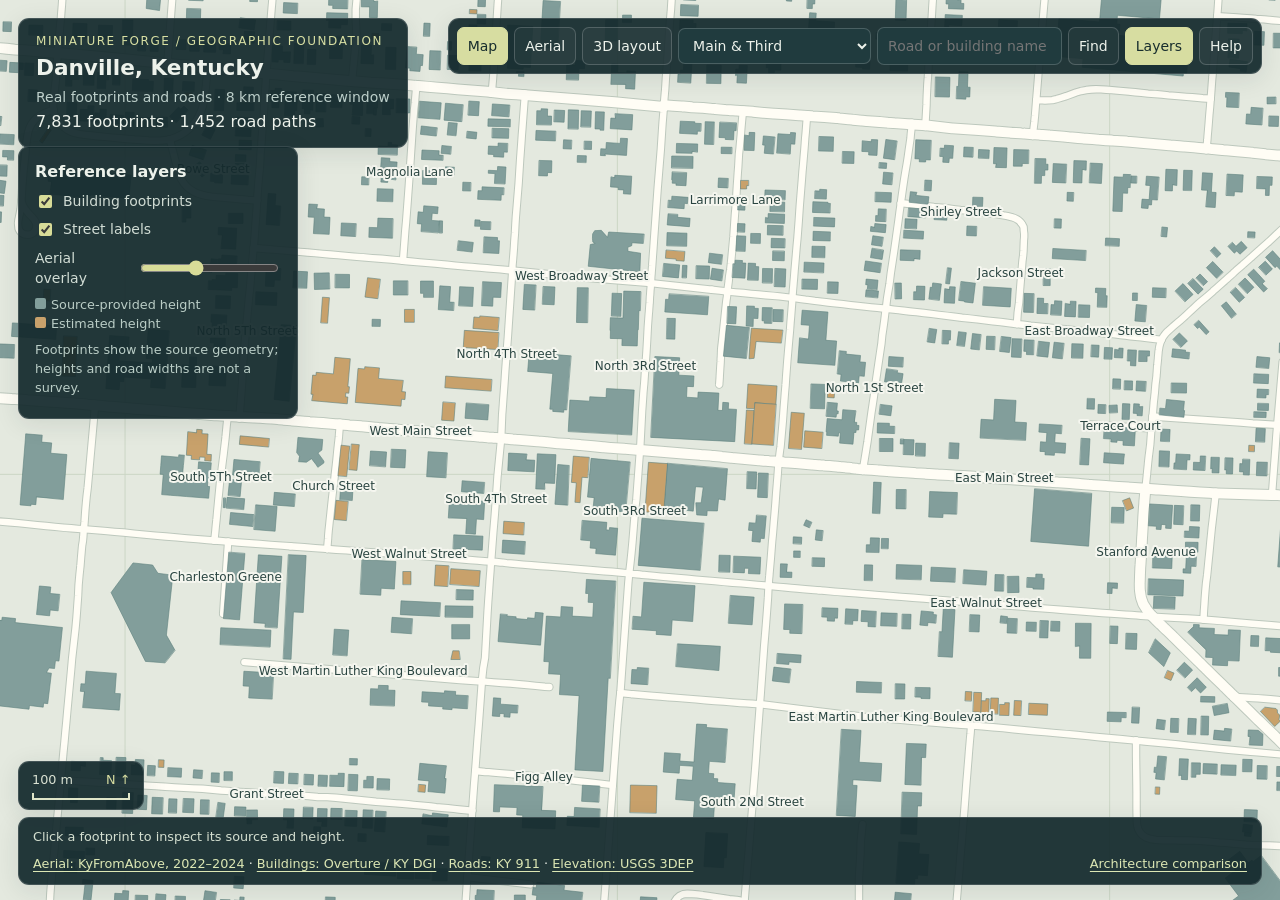
==== danville-map/index.html @ 71d9fada "Publish Miniature Forge outdoor walkthrough" ====
<!doctype html><html lang="en"><head><meta charset="utf-8"><meta name="viewport" content="width=device-width,initial-scale=1"><meta name="description" content="A georeferenced Danville, Kentucky map foundation using Kentucky building footprints, road centre lines, aerial imagery and USGS elevation."><link rel="icon" href="data:image/svg+xml,%3Csvg xmlns=%27http://www.w3.org/2000/svg%27 viewBox=%270 0 32 32%27%3E%3Crect width=%2732%27 height=%2732%27 rx=%276%27 fill=%27%2317292b%27/%3E%3Cpath d=%27M6 9l7-3 6 3 7-3v17l-7 3-6-3-7 3zM13 6v17M19 9v17%27 stroke=%27%23d8dc98%27 fill=%27none%27/%3E%3C/svg%3E"><title>Danville · Map foundation</title>
<style>
:root{font:16px/1.45 system-ui,sans-serif;color:#edf2eb;background:#e4e9df;color-scheme:dark}*{box-sizing:border-box}body{margin:0;overflow:hidden}canvas{position:fixed;inset:0;display:block;width:100%;height:100%;touch-action:none;outline:none}header,nav,aside,footer,#loading,.scale{position:fixed;z-index:2;background:#14292ded;border:1px solid #ffffff26;box-shadow:0 5px 25px #182f301b;border-radius:11px}header{max-width:calc(100% - 24px);left:18px;top:18px;padding:14px 17px}.brand{font-size:.75rem;letter-spacing:.13em;color:#d8dfa3}h1{font-size:1.35rem;margin:2px 0}header p{font-size:.875rem;color:#bdcfca;margin:3px 0}nav{right:18px;top:18px;padding:8px;display:flex;gap:6px;align-items:center;flex-wrap:wrap;max-width:calc(100% - 440px)}button,select,input{font:inherit;font-size:.875rem;padding:8px 10px;border:1px solid #ffffff30;border-radius:7px;background:#ffffff0a;color:inherit}button,select{cursor:pointer}select,input{background:#203b3e}button:hover,a:hover{background:#ffffff20}button.active{background:#d7dda1;color:#172d2d;border-color:#d7dda1}button:focus-visible,input:focus-visible,select:focus-visible,a:focus-visible{outline:2px solid #d8dc98;outline-offset:2px}a{color:#dce7b4;text-underline-offset:3px}#search-form{display:flex;gap:6px}#search{width:185px}#layers{left:18px;top:146px;padding:13px 16px;width:280px;font-size:.875rem}#layers h2{font-size:1rem;margin:0 0 8px}#layers label{display:flex;align-items:center;gap:8px;margin:8px 0;color:#d1dcd4}input[type=checkbox]{accent-color:#d8dc98}input[type=range]{width:140px;accent-color:#d8dc98;padding:0}#layers p{font-size:.8rem;color:#bacdc6;margin:8px 0}#three-tools{border-top:1px solid #ffffff25;margin-top:10px;padding-top:9px}#selection{right:18px;top:150px;width:300px;padding:16px}#selection h2{font-size:1.05rem;margin:0 0 12px}#selection p{font-size:.875rem;color:#c9d7cf}#building-id{font-size:.75rem;overflow-wrap:anywhere}#selection button{float:right}.scale{bottom:90px;left:18px;padding:9px 13px;min-width:90px;font-size:.8rem;color:#dae2d3}#scale-line{height:7px;border:2px solid #dfe5c8;border-top:0;margin-top:3px}.north{float:right;margin-left:15px;color:#d8dda1}footer{bottom:15px;left:18px;right:18px;padding:10px 14px;font-size:.8rem;display:flex;gap:9px 18px;flex-wrap:wrap;justify-content:space-between}footer a{white-space:nowrap}footer p{margin:0}#status{color:#d4dfd0;flex-basis:100%}#coordinates{color:#adc5bc}#loading,#help-panel{left:50%;top:50%;transform:translate(-50%,-50%);padding:24px;width:min(500px,92%);max-height:85%;overflow:auto}#loading{z-index:4}#help-panel{z-index:5}#loading h2,#help-panel h2{font-size:1.2rem;margin:0 0 10px}#help-panel p{font-size:.925rem;color:#cbd7ce}#counts{font-variant-numeric:tabular-nums}.legend{display:inline-block;width:11px;height:11px;border-radius:2px;margin-right:5px}.source-height{background:#829e9b}.estimated-height{background:#c8a16b} [hidden]{display:none!important}
@media(max-width:1100px){header{top:12px;left:12px;padding:11px 14px}header p{display:none}nav{top:109px;left:12px;right:12px;max-width:none}#layers{top:190px;left:12px;width:260px}#selection{top:190px;right:12px}.scale{left:12px;bottom:120px}footer{left:12px;right:12px;bottom:12px}h1{font-size:1.15rem}}
@media(max-width:640px){nav{gap:5px}#search{width:150px}#layers{top:250px;width:210px;padding:10px 12px}#layers p{display:none}#layers h2{font-size:.9rem}#layers label{margin:6px 0;font-size:.8rem}#selection{top:auto;bottom:155px;width:calc(100% - 24px);right:12px}#coordinates{display:none}#counts{font-size:.8rem}.scale{bottom:145px}footer{font-size:.75rem;gap:5px 10px}#status{max-height:45px;overflow:auto}input[type=range]{width:95px}}
</style></head><body>
<canvas id="map" tabindex="0" aria-label="Danville map and aerial reference"></canvas><canvas id="three" tabindex="0" aria-label="Three-dimensional map-aligned footprint preview" hidden></canvas>
<header><div class="brand">MINIATURE FORGE / GEOGRAPHIC FOUNDATION</div><h1>Danville, Kentucky</h1><p>Real footprints and roads · 8 km reference window</p><span id="counts">Loading geographic snapshot…</span></header>
<nav aria-label="Map controls"><button id="map-button" class="active">Map</button><button id="aerial-button">Aerial</button><button id="three-button">3D layout</button><select id="checkpoint" aria-label="Map area"><option value="downtown">Main &amp; Third</option><option value="city">Whole reference area</option><option value="campus">Centre College area</option><option value="south">South Danville</option></select><form id="search-form"><input id="search" aria-label="Search mapped road or building" placeholder="Road or building name"><button type="submit">Find</button></form><button id="layers-button" class="active">Layers</button><button id="help">Help</button></nav>
<aside id="layers"><h2>Reference layers</h2><label><input id="footprints" type="checkbox" checked> Building footprints</label><label><input id="labels" type="checkbox" checked> Street labels</label><label>Aerial overlay <input id="opacity" type="range" min="0" max="90" value="35" aria-label="Footprint opacity over aerial"></label><p><span class="legend source-height"></span>Source-provided height<br><span class="legend estimated-height"></span>Estimated height</p><p>Footprints show the source geometry; heights and road widths are not a survey.</p><div id="three-tools" hidden><label><input id="terrain" type="checkbox" checked> USGS terrain</label><label><input id="three-aerial" type="checkbox"> Aerial on terrain</label><button id="orbit-button">Orbit</button><button id="fly-button">Fly</button></div></aside>
<aside id="selection" hidden><button id="close-selection" aria-label="Close building details">Close</button><h2 id="building-name"></h2><p id="building-height"></p><p id="building-coordinates"></p><p id="building-id"></p><p>Footprint source: Overture Maps via Kentucky DGI.</p></aside>
<div class="scale"><span class="north">N ↑</span><span id="scale-text">200 m</span><div id="scale-line"></div></div>
<footer><p id="status">Loading…</p><p><a href="https://kyfromabove.ky.gov/">Aerial: KyFromAbove, 2022–2024</a> · <a href="https://www.arcgis.com/home/item.html?id=53f4e3587a1f4e8b9d1ba93a25a94da4">Buildings: Overture / KY DGI</a> · <a href="https://kygisserver.ky.gov/arcgis/rest/services/WGS84WM_Services/Ky_911_Road_Centerlines_WGS84WM/MapServer">Roads: KY 911</a> · <a href="https://www.usgs.gov/3d-elevation-program">Elevation: USGS 3DEP</a></p><span id="coordinates"></span><a href="../voxel-lab/">Architecture comparison</a></footer>
<section id="loading" role="status"><h2>Loading Danville</h2><p id="loading-message">Unpacking the geographic snapshot…</p></section>
<aside id="help-panel" hidden><h2>Build the town on its real layout</h2><p>Drag to pan the map; scroll or pinch to zoom. Switch to Aerial to compare the footprint positions with official orthophotography. The opacity slider fades footprint overlays. Click a footprint in Map or Aerial to inspect its height basis and coordinates.</p><p>3D layout generates actual polygonal building volumes and a sampled terrain mesh. Drag to orbit, scroll to zoom, Shift-drag to pan. Fly uses W A S D, Q / E for height and Shift for speed. The 3D aerial checkbox applies the same georeferenced image to the terrain.</p><p>This is a geographic massing preview. Facades, roof shapes, bridges and detailed street furniture are not reconstructed. Source height fields may themselves be estimates; orange buildings use a floor-count estimate or a six-metre fallback. Road ribbons have schematic widths. The 129 × 129 elevation grid samples the terrain at roughly 62 metres, with no vertical exaggeration.</p><p>The 8 × 8 km window is not the municipal boundary. The imagery is a saved reference from the 2022–2024 Phase 3 program, not a live satellite feed. Footprints and imagery may differ in capture date and roof/ground alignment.</p><p>Aerial imagery is loaded only when requested. Default map geometry and terrain are local, reproducible data. <a href="./snapshot-report.json">Snapshot provenance</a> · <a href="./town-data.json">Download map data</a> · <a href="./EARCUT-LICENSE">Triangulator license</a></p><button id="close-help">Explore</button></aside>
<script type="module">
// ../procedural/math.mjs
// Column-major matrices, right-handed world, metres, Y up.
const sub=(a,b)=>a.map((v,i)=>v-b[i]);
const dot=(a,b)=>a.reduce((s,v,i)=>s+v*b[i],0);
const cross=(a,b)=>[a[1]*b[2]-a[2]*b[1],a[2]*b[0]-a[0]*b[2],a[0]*b[1]-a[1]*b[0]];
const norm=a=>{const n=Math.hypot(...a)||1;return a.map(v=>v/n);};
function mul(a,b){const o=new Float32Array(16);for(let c=0;c<4;c++)for(let r=0;r<4;r++)for(let k=0;k<4;k++)o[c*4+r]+=a[k*4+r]*b[c*4+k];return o;}
function perspective(fov,aspect,near,far){const f=1/Math.tan(fov/2);return new Float32Array([f/aspect,0,0,0,0,f,0,0,0,0,(far+near)/(near-far),-1,0,0,2*far*near/(near-far),0]);}
function lookAt(eye,target){const z=norm(sub(eye,target)),x=norm(cross([0,1,0],z)),y=cross(z,x);return new Float32Array([x[0],y[0],z[0],0,x[1],y[1],z[1],0,x[2],y[2],z[2],0,-dot(x,eye),-dot(y,eye),-dot(z,eye),1]);}
function ortho(l,r,b,t,n,f){return new Float32Array([2/(r-l),0,0,0,0,2/(t-b),0,0,0,0,-2/(f-n),0,-(r+l)/(r-l),-(t+b)/(t-b),-(f+n)/(f-n),1]);}
function inverse(a){const o=new Float32Array(16),m=Array.from({length:4},(_,r)=>Array.from({length:8},(_,c)=>c<4?a[c*4+r]:+(c-4===r)));for(let c=0;c<4;c++){let p=c;for(let r=c+1;r<4;r++)if(Math.abs(m[r][c])>Math.abs(m[p][c]))p=r;[m[p],m[c]]=[m[c],m[p]];const d=m[c][c];for(let k=0;k<8;k++)m[c][k]/=d;for(let r=0;r<4;r++)if(r!==c){const s=m[r][c];for(let k=0;k<8;k++)m[r][k]-=s*m[c][k];}}for(let r=0;r<4;r++)for(let c=0;c<4;c++)o[c*4+r]=m[r][c+4];return o;}
function transform(p,s=[1,1,1],r=[0,0,0]){const [x,y,z]=r,cx=Math.cos(x),sx=Math.sin(x),cy=Math.cos(y),sy=Math.sin(y),cz=Math.cos(z),sz=Math.sin(z);return [cy*cz*s[0],(sx*sy*cz+cx*sz)*s[0],(-cx*sy*cz+sx*sz)*s[0],0,-cy*sz*s[1],(-sx*sy*sz+cx*cz)*s[1],(cx*sy*sz+sx*cz)*s[1],0,sy*s[2],-sx*cy*s[2],cx*cy*s[2],0,...p,1];}
function seeded(seed){let s=seed>>>0;return()=>{s=(Math.imul(s,1664525)+1013904223)>>>0;return s/4294967296;};}

// vendor/earcut.mjs
/* eslint-disable */
// copy of mapbox/earcut version 3.0.2
// https://github.com/mapbox/earcut/tree/v3.0.2

function earcut(data, holeIndices, dim = 2) {

    const hasHoles = holeIndices && holeIndices.length;
    const outerLen = hasHoles ? holeIndices[0] * dim : data.length;
    let outerNode = linkedList(data, 0, outerLen, dim, true);
    const triangles = [];

    if (!outerNode || outerNode.next === outerNode.prev) return triangles;

    let minX, minY, invSize;

    if (hasHoles) outerNode = eliminateHoles(data, holeIndices, outerNode, dim);

    // if the shape is not too simple, we'll use z-order curve hash later; calculate polygon bbox
    if (data.length > 80 * dim) {
        minX = data[0];
        minY = data[1];
        let maxX = minX;
        let maxY = minY;

        for (let i = dim; i < outerLen; i += dim) {
            const x = data[i];
            const y = data[i + 1];
            if (x < minX) minX = x;
            if (y < minY) minY = y;
            if (x > maxX) maxX = x;
            if (y > maxY) maxY = y;
        }

        // minX, minY and invSize are later used to transform coords into integers for z-order calculation
        invSize = Math.max(maxX - minX, maxY - minY);
        invSize = invSize !== 0 ? 32767 / invSize : 0;
    }

    earcutLinked(outerNode, triangles, dim, minX, minY, invSize, 0);

    return triangles;
}

// create a circular doubly linked list from polygon points in the specified winding order
function linkedList(data, start, end, dim, clockwise) {
    let last;

    if (clockwise === (signedArea(data, start, end, dim) > 0)) {
        for (let i = start; i < end; i += dim) last = insertNode(i / dim | 0, data[i], data[i + 1], last);
    } else {
        for (let i = end - dim; i >= start; i -= dim) last = insertNode(i / dim | 0, data[i], data[i + 1], last);
    }

    if (last && equals(last, last.next)) {
        removeNode(last);
        last = last.next;
    }

    return last;
}

// eliminate colinear or duplicate points
function filterPoints(start, end) {
    if (!start) return start;
    if (!end) end = start;

    let p = start,
        again;
    do {
        again = false;

        if (!p.steiner && (equals(p, p.next) || area(p.prev, p, p.next) === 0)) {
            removeNode(p);
            p = end = p.prev;
            if (p === p.next) break;
            again = true;

        } else {
            p = p.next;
        }
    } while (again || p !== end);

    return end;
}

// main ear slicing loop which triangulates a polygon (given as a linked list)
function earcutLinked(ear, triangles, dim, minX, minY, invSize, pass) {
    if (!ear) return;

    // interlink polygon nodes in z-order
    if (!pass && invSize) indexCurve(ear, minX, minY, invSize);

    let stop = ear;

    // iterate through ears, slicing them one by one
    while (ear.prev !== ear.next) {
        const prev = ear.prev;
        const next = ear.next;

        if (invSize ? isEarHashed(ear, minX, minY, invSize) : isEar(ear)) {
            triangles.push(prev.i, ear.i, next.i); // cut off the triangle

            removeNode(ear);

            // skipping the next vertex leads to less sliver triangles
            ear = next.next;
            stop = next.next;

            continue;
        }

        ear = next;

        // if we looped through the whole remaining polygon and can't find any more ears
        if (ear === stop) {
            // try filtering points and slicing again
            if (!pass) {
                earcutLinked(filterPoints(ear), triangles, dim, minX, minY, invSize, 1);

            // if this didn't work, try curing all small self-intersections locally
            } else if (pass === 1) {
                ear = cureLocalIntersections(filterPoints(ear), triangles);
                earcutLinked(ear, triangles, dim, minX, minY, invSize, 2);

            // as a last resort, try splitting the remaining polygon into two
            } else if (pass === 2) {
                splitEarcut(ear, triangles, dim, minX, minY, invSize);
            }

            break;
        }
    }
}

// check whether a polygon node forms a valid ear with adjacent nodes
function isEar(ear) {
    const a = ear.prev,
        b = ear,
        c = ear.next;

    if (area(a, b, c) >= 0) return false; // reflex, can't be an ear

    // now make sure we don't have other points inside the potential ear
    const ax = a.x, bx = b.x, cx = c.x, ay = a.y, by = b.y, cy = c.y;

    // triangle bbox
    const x0 = Math.min(ax, bx, cx),
        y0 = Math.min(ay, by, cy),
        x1 = Math.max(ax, bx, cx),
        y1 = Math.max(ay, by, cy);

    let p = c.next;
    while (p !== a) {
        if (p.x >= x0 && p.x <= x1 && p.y >= y0 && p.y <= y1 &&
            pointInTriangleExceptFirst(ax, ay, bx, by, cx, cy, p.x, p.y) &&
            area(p.prev, p, p.next) >= 0) return false;
        p = p.next;
    }

    return true;
}

function isEarHashed(ear, minX, minY, invSize) {
    const a = ear.prev,
        b = ear,
        c = ear.next;

    if (area(a, b, c) >= 0) return false; // reflex, can't be an ear

    const ax = a.x, bx = b.x, cx = c.x, ay = a.y, by = b.y, cy = c.y;

    // triangle bbox
    const x0 = Math.min(ax, bx, cx),
        y0 = Math.min(ay, by, cy),
        x1 = Math.max(ax, bx, cx),
        y1 = Math.max(ay, by, cy);

    // z-order range for the current triangle bbox;
    const minZ = zOrder(x0, y0, minX, minY, invSize),
        maxZ = zOrder(x1, y1, minX, minY, invSize);

    let p = ear.prevZ,
        n = ear.nextZ;

    // look for points inside the triangle in both directions
    while (p && p.z >= minZ && n && n.z <= maxZ) {
        if (p.x >= x0 && p.x <= x1 && p.y >= y0 && p.y <= y1 && p !== a && p !== c &&
            pointInTriangleExceptFirst(ax, ay, bx, by, cx, cy, p.x, p.y) && area(p.prev, p, p.next) >= 0) return false;
        p = p.prevZ;

        if (n.x >= x0 && n.x <= x1 && n.y >= y0 && n.y <= y1 && n !== a && n !== c &&
            pointInTriangleExceptFirst(ax, ay, bx, by, cx, cy, n.x, n.y) && area(n.prev, n, n.next) >= 0) return false;
        n = n.nextZ;
    }

    // look for remaining points in decreasing z-order
    while (p && p.z >= minZ) {
        if (p.x >= x0 && p.x <= x1 && p.y >= y0 && p.y <= y1 && p !== a && p !== c &&
            pointInTriangleExceptFirst(ax, ay, bx, by, cx, cy, p.x, p.y) && area(p.prev, p, p.next) >= 0) return false;
        p = p.prevZ;
    }

    // look for remaining points in increasing z-order
    while (n && n.z <= maxZ) {
        if (n.x >= x0 && n.x <= x1 && n.y >= y0 && n.y <= y1 && n !== a && n !== c &&
            pointInTriangleExceptFirst(ax, ay, bx, by, cx, cy, n.x, n.y) && area(n.prev, n, n.next) >= 0) return false;
        n = n.nextZ;
    }

    return true;
}

// go through all polygon nodes and cure small local self-intersections
function cureLocalIntersections(start, triangles) {
    let p = start;
    do {
        const a = p.prev,
            b = p.next.next;

        if (!equals(a, b) && intersects(a, p, p.next, b) && locallyInside(a, b) && locallyInside(b, a)) {

            triangles.push(a.i, p.i, b.i);

            // remove two nodes involved
            removeNode(p);
            removeNode(p.next);

            p = start = b;
        }
        p = p.next;
    } while (p !== start);

    return filterPoints(p);
}

// try splitting polygon into two and triangulate them independently
function splitEarcut(start, triangles, dim, minX, minY, invSize) {
    // look for a valid diagonal that divides the polygon into two
    let a = start;
    do {
        let b = a.next.next;
        while (b !== a.prev) {
            if (a.i !== b.i && isValidDiagonal(a, b)) {
                // split the polygon in two by the diagonal
                let c = splitPolygon(a, b);

                // filter colinear points around the cuts
                a = filterPoints(a, a.next);
                c = filterPoints(c, c.next);

                // run earcut on each half
                earcutLinked(a, triangles, dim, minX, minY, invSize, 0);
                earcutLinked(c, triangles, dim, minX, minY, invSize, 0);
                return;
            }
            b = b.next;
        }
        a = a.next;
    } while (a !== start);
}

// link every hole into the outer loop, producing a single-ring polygon without holes
function eliminateHoles(data, holeIndices, outerNode, dim) {
    const queue = [];

    for (let i = 0, len = holeIndices.length; i < len; i++) {
        const start = holeIndices[i] * dim;
        const end = i < len - 1 ? holeIndices[i + 1] * dim : data.length;
        const list = linkedList(data, start, end, dim, false);
        if (list === list.next) list.steiner = true;
        queue.push(getLeftmost(list));
    }

    queue.sort(compareXYSlope);

    // process holes from left to right
    for (let i = 0; i < queue.length; i++) {
        outerNode = eliminateHole(queue[i], outerNode);
    }

    return outerNode;
}

function compareXYSlope(a, b) {
    let result = a.x - b.x;
    // when the left-most point of 2 holes meet at a vertex, sort the holes counterclockwise so that when we find
    // the bridge to the outer shell is always the point that they meet at.
    if (result === 0) {
        result = a.y - b.y;
        if (result === 0) {
            const aSlope = (a.next.y - a.y) / (a.next.x - a.x);
            const bSlope = (b.next.y - b.y) / (b.next.x - b.x);
            result = aSlope - bSlope;
        }
    }
    return result;
}

// find a bridge between vertices that connects hole with an outer ring and link it
function eliminateHole(hole, outerNode) {
    const bridge = findHoleBridge(hole, outerNode);
    if (!bridge) {
        return outerNode;
    }

    const bridgeReverse = splitPolygon(bridge, hole);

    // filter collinear points around the cuts
    filterPoints(bridgeReverse, bridgeReverse.next);
    return filterPoints(bridge, bridge.next);
}

// David Eberly's algorithm for finding a bridge between hole and outer polygon
function findHoleBridge(hole, outerNode) {
    let p = outerNode;
    const hx = hole.x;
    const hy = hole.y;
    let qx = -Infinity;
    let m;

    // find a segment intersected by a ray from the hole's leftmost point to the left;
    // segment's endpoint with lesser x will be potential connection point
    // unless they intersect at a vertex, then choose the vertex
    if (equals(hole, p)) return p;
    do {
        if (equals(hole, p.next)) return p.next;
        else if (hy <= p.y && hy >= p.next.y && p.next.y !== p.y) {
            const x = p.x + (hy - p.y) * (p.next.x - p.x) / (p.next.y - p.y);
            if (x <= hx && x > qx) {
                qx = x;
                m = p.x < p.next.x ? p : p.next;
                if (x === hx) return m; // hole touches outer segment; pick leftmost endpoint
            }
        }
        p = p.next;
    } while (p !== outerNode);

    if (!m) return null;

    // look for points inside the triangle of hole point, segment intersection and endpoint;
    // if there are no points found, we have a valid connection;
    // otherwise choose the point of the minimum angle with the ray as connection point

    const stop = m;
    const mx = m.x;
    const my = m.y;
    let tanMin = Infinity;

    p = m;

    do {
        if (hx >= p.x && p.x >= mx && hx !== p.x &&
                pointInTriangle(hy < my ? hx : qx, hy, mx, my, hy < my ? qx : hx, hy, p.x, p.y)) {

            const tan = Math.abs(hy - p.y) / (hx - p.x); // tangential

            if (locallyInside(p, hole) &&
                (tan < tanMin || (tan === tanMin && (p.x > m.x || (p.x === m.x && sectorContainsSector(m, p)))))) {
                m = p;
                tanMin = tan;
            }
        }

        p = p.next;
    } while (p !== stop);

    return m;
}

// whether sector in vertex m contains sector in vertex p in the same coordinates
function sectorContainsSector(m, p) {
    return area(m.prev, m, p.prev) < 0 && area(p.next, m, m.next) < 0;
}

// interlink polygon nodes in z-order
function indexCurve(start, minX, minY, invSize) {
    let p = start;
    do {
        if (p.z === 0) p.z = zOrder(p.x, p.y, minX, minY, invSize);
        p.prevZ = p.prev;
        p.nextZ = p.next;
        p = p.next;
    } while (p !== start);

    p.prevZ.nextZ = null;
    p.prevZ = null;

    sortLinked(p);
}

// Simon Tatham's linked list merge sort algorithm
// http://www.chiark.greenend.org.uk/~sgtatham/algorithms/listsort.html
function sortLinked(list) {
    let numMerges;
    let inSize = 1;

    do {
        let p = list;
        let e;
        list = null;
        let tail = null;
        numMerges = 0;

        while (p) {
            numMerges++;
            let q = p;
            let pSize = 0;
            for (let i = 0; i < inSize; i++) {
                pSize++;
                q = q.nextZ;
                if (!q) break;
            }
            let qSize = inSize;

            while (pSize > 0 || (qSize > 0 && q)) {

                if (pSize !== 0 && (qSize === 0 || !q || p.z <= q.z)) {
                    e = p;
                    p = p.nextZ;
                    pSize--;
                } else {
                    e = q;
                    q = q.nextZ;
                    qSize--;
                }

                if (tail) tail.nextZ = e;
                else list = e;

                e.prevZ = tail;
                tail = e;
            }

            p = q;
        }

        tail.nextZ = null;
        inSize *= 2;

    } while (numMerges > 1);

    return list;
}

// z-order of a point given coords and inverse of the longer side of data bbox
function zOrder(x, y, minX, minY, invSize) {
    // coords are transformed into non-negative 15-bit integer range
    x = (x - minX) * invSize | 0;
    y = (y - minY) * invSize | 0;

    x = (x | (x << 8)) & 0x00FF00FF;
    x = (x | (x << 4)) & 0x0F0F0F0F;
    x = (x | (x << 2)) & 0x33333333;
    x = (x | (x << 1)) & 0x55555555;

    y = (y | (y << 8)) & 0x00FF00FF;
    y = (y | (y << 4)) & 0x0F0F0F0F;
    y = (y | (y << 2)) & 0x33333333;
    y = (y | (y << 1)) & 0x55555555;

    return x | (y << 1);
}

// find the leftmost node of a polygon ring
function getLeftmost(start) {
    let p = start,
        leftmost = start;
    do {
        if (p.x < leftmost.x || (p.x === leftmost.x && p.y < leftmost.y)) leftmost = p;
        p = p.next;
    } while (p !== start);

    return leftmost;
}

// check if a point lies within a convex triangle
function pointInTriangle(ax, ay, bx, by, cx, cy, px, py) {
    return (cx - px) * (ay - py) >= (ax - px) * (cy - py) &&
           (ax - px) * (by - py) >= (bx - px) * (ay - py) &&
           (bx - px) * (cy - py) >= (cx - px) * (by - py);
}

// check if a point lies within a convex triangle but false if its equal to the first point of the triangle
function pointInTriangleExceptFirst(ax, ay, bx, by, cx, cy, px, py) {
    return !(ax === px && ay === py) && pointInTriangle(ax, ay, bx, by, cx, cy, px, py);
}

// check if a diagonal between two polygon nodes is valid (lies in polygon interior)
function isValidDiagonal(a, b) {
    return a.next.i !== b.i && a.prev.i !== b.i && !intersectsPolygon(a, b) && // doesn't intersect other edges
           (locallyInside(a, b) && locallyInside(b, a) && middleInside(a, b) && // locally visible
            (area(a.prev, a, b.prev) || area(a, b.prev, b)) || // does not create opposite-facing sectors
            equals(a, b) && area(a.prev, a, a.next) > 0 && area(b.prev, b, b.next) > 0); // special zero-length case
}

// signed area of a triangle
function area(p, q, r) {
    return (q.y - p.y) * (r.x - q.x) - (q.x - p.x) * (r.y - q.y);
}

// check if two points are equal
function equals(p1, p2) {
    return p1.x === p2.x && p1.y === p2.y;
}

// check if two segments intersect
function intersects(p1, q1, p2, q2) {
    const o1 = sign(area(p1, q1, p2));
    const o2 = sign(area(p1, q1, q2));
    const o3 = sign(area(p2, q2, p1));
    const o4 = sign(area(p2, q2, q1));

    if (o1 !== o2 && o3 !== o4) return true; // general case

    if (o1 === 0 && onSegment(p1, p2, q1)) return true; // p1, q1 and p2 are collinear and p2 lies on p1q1
    if (o2 === 0 && onSegment(p1, q2, q1)) return true; // p1, q1 and q2 are collinear and q2 lies on p1q1
    if (o3 === 0 && onSegment(p2, p1, q2)) return true; // p2, q2 and p1 are collinear and p1 lies on p2q2
    if (o4 === 0 && onSegment(p2, q1, q2)) return true; // p2, q2 and q1 are collinear and q1 lies on p2q2

    return false;
}

// for collinear points p, q, r, check if point q lies on segment pr
function onSegment(p, q, r) {
    return q.x <= Math.max(p.x, r.x) && q.x >= Math.min(p.x, r.x) && q.y <= Math.max(p.y, r.y) && q.y >= Math.min(p.y, r.y);
}

function sign(num) {
    return num > 0 ? 1 : num < 0 ? -1 : 0;
}

// check if a polygon diagonal intersects any polygon segments
function intersectsPolygon(a, b) {
    let p = a;
    do {
        if (p.i !== a.i && p.next.i !== a.i && p.i !== b.i && p.next.i !== b.i &&
                intersects(p, p.next, a, b)) return true;
        p = p.next;
    } while (p !== a);

    return false;
}

// check if a polygon diagonal is locally inside the polygon
function locallyInside(a, b) {
    return area(a.prev, a, a.next) < 0 ?
        area(a, b, a.next) >= 0 && area(a, a.prev, b) >= 0 :
        area(a, b, a.prev) < 0 || area(a, a.next, b) < 0;
}

// check if the middle point of a polygon diagonal is inside the polygon
function middleInside(a, b) {
    let p = a;
    let inside = false;
    const px = (a.x + b.x) / 2;
    const py = (a.y + b.y) / 2;
    do {
        if (((p.y > py) !== (p.next.y > py)) && p.next.y !== p.y &&
                (px < (p.next.x - p.x) * (py - p.y) / (p.next.y - p.y) + p.x))
            inside = !inside;
        p = p.next;
    } while (p !== a);

    return inside;
}

// link two polygon vertices with a bridge; if the vertices belong to the same ring, it splits polygon into two;
// if one belongs to the outer ring and another to a hole, it merges it into a single ring
function splitPolygon(a, b) {
    const a2 = createNode(a.i, a.x, a.y),
        b2 = createNode(b.i, b.x, b.y),
        an = a.next,
        bp = b.prev;

    a.next = b;
    b.prev = a;

    a2.next = an;
    an.prev = a2;

    b2.next = a2;
    a2.prev = b2;

    bp.next = b2;
    b2.prev = bp;

    return b2;
}

// create a node and optionally link it with previous one (in a circular doubly linked list)
function insertNode(i, x, y, last) {
    const p = createNode(i, x, y);

    if (!last) {
        p.prev = p;
        p.next = p;

    } else {
        p.next = last.next;
        p.prev = last;
        last.next.prev = p;
        last.next = p;
    }
    return p;
}

function removeNode(p) {
    p.next.prev = p.prev;
    p.prev.next = p.next;

    if (p.prevZ) p.prevZ.nextZ = p.nextZ;
    if (p.nextZ) p.nextZ.prevZ = p.prevZ;
}

function createNode(i, x, y) {
    return {
        i, // vertex index in coordinates array
        x, y, // vertex coordinates
        prev: null, // previous and next vertex nodes in a polygon ring
        next: null,
        z: 0, // z-order curve value
        prevZ: null, // previous and next nodes in z-order
        nextZ: null,
        steiner: false // indicates whether this is a steiner point
    };
}

// return a percentage difference between the polygon area and its triangulation area;
// used to verify correctness of triangulation
function deviation(data, holeIndices, dim, triangles) {
    const hasHoles = holeIndices && holeIndices.length;
    const outerLen = hasHoles ? holeIndices[0] * dim : data.length;

    let polygonArea = Math.abs(signedArea(data, 0, outerLen, dim));
    if (hasHoles) {
        for (let i = 0, len = holeIndices.length; i < len; i++) {
            const start = holeIndices[i] * dim;
            const end = i < len - 1 ? holeIndices[i + 1] * dim : data.length;
            polygonArea -= Math.abs(signedArea(data, start, end, dim));
        }
    }

    let trianglesArea = 0;
    for (let i = 0; i < triangles.length; i += 3) {
        const a = triangles[i] * dim;
        const b = triangles[i + 1] * dim;
        const c = triangles[i + 2] * dim;
        trianglesArea += Math.abs(
            (data[a] - data[c]) * (data[b + 1] - data[a + 1]) -
            (data[a] - data[b]) * (data[c + 1] - data[a + 1]));
    }

    return polygonArea === 0 && trianglesArea === 0 ? 0 :
        Math.abs((trianglesArea - polygonArea) / polygonArea);
}

function signedArea(data, start, end, dim) {
    let sum = 0;
    for (let i = start, j = end - dim; i < end; i += dim) {
        sum += (data[j] - data[i]) * (data[i + 1] + data[j + 1]);
        j = i;
    }
    return sum;
}

// turn a polygon in a multi-dimensional array form (e.g. as in GeoJSON) into a form Earcut accepts
function flatten(data) {
    const vertices = [];
    const holes = [];
    const dimensions = data[0][0].length;
    let holeIndex = 0;
    let prevLen = 0;

    for (const ring of data) {
        for (const p of ring) {
            for (let d = 0; d < dimensions; d++) vertices.push(p[d]);
        }
        if (prevLen) {
            holeIndex += prevLen;
            holes.push(holeIndex);
        }
        prevLen = ring.length;
    }
    return {vertices, holes, dimensions};
}

// geo.mjs

function area2(ring){return ring.reduce((s,p,i)=>s+p[0]*ring[(i+1)%ring.length][1]-ring[(i+1)%ring.length][0]*p[1],0)/2;}
function contains(ring,x,z){let yes=false;for(let i=0,j=ring.length-1;i<ring.length;j=i++){const a=ring[i],b=ring[j];if((a[1]>z)!==(b[1]>z)&&x<(b[0]-a[0])*(z-a[1])/(b[1]-a[1])+a[0])yes=!yes;}return yes;}
function polygonGroups(rings){const sorted=[...rings].sort((a,b)=>Math.abs(area2(b))-Math.abs(area2(a))),groups=[];for(const ring of sorted){const parent=groups.filter(g=>contains(g.outer,ring[0][0],ring[0][1])).sort((a,b)=>Math.abs(area2(a.outer))-Math.abs(area2(b.outer)))[0];if(parent&&Math.sign(area2(parent.outer))!==Math.sign(area2(ring)))parent.holes.push(ring);else groups.push({outer:ring,holes:[]});}return groups;}
function triangulateRings(rings){const triangles=[];for(const group of polygonGroups(rings)){const points=[...group.outer],holes=[];for(const h of group.holes){holes.push(points.length);points.push(...h);}const indices=earcut(points.flat(),holes,2);for(let k=0;k<indices.length;k+=3)triangles.push([points[indices[k]],points[indices[k+1]],points[indices[k+2]]]);}return triangles;}
function boundsOf(rings){const b=[Infinity,Infinity,-Infinity,-Infinity];for(const r of rings)for(const p of r){b[0]=Math.min(b[0],p[0]);b[1]=Math.min(b[1],p[1]);b[2]=Math.max(b[2],p[0]);b[3]=Math.max(b[3],p[1]);}return b;}
function elevationAt(data,x,z){const t=data.terrain,b=data.bounds,u=Math.max(0,Math.min(t.width-1,(x-b[0])/(b[2]-b[0])*t.width-.5)),v=Math.max(0,Math.min(t.height-1,(z-b[1])/(b[3]-b[1])*t.height-.5)),i=Math.floor(u),j=Math.floor(v),dx=u-i,dz=v-j;const sample=(a,c)=>t.values[Math.min(t.height-1,c)*t.width+Math.min(t.width-1,a)];return sample(i,j)*(1-dx)*(1-dz)+sample(i+1,j)*dx*(1-dz)+sample(i,j+1)*(1-dx)*dz+sample(i+1,j+1)*dx*dz;}
function lonLat(data,x,z){const p=data.projection,mx=p.originMercator[0]+x/p.cosLatitude,my=p.originMercator[1]-z/p.cosLatitude;return[mx/p.radius*180/Math.PI,(2*Math.atan(Math.exp(my/p.radius))-Math.PI/2)*180/Math.PI];}
function localFromLonLat(data,lon,lat){const p=data.projection,mx=p.radius*lon*Math.PI/180,my=p.radius*Math.log(Math.tan(Math.PI/4+lat*Math.PI/360));return[(mx-p.originMercator[0])*p.cosLatitude,-(my-p.originMercator[1])*p.cosLatitude];}
function prepareTown(data){for(const b of data.buildings){b.bounds=boundsOf(b.rings);b.center=[(b.bounds[0]+b.bounds[2])/2,(b.bounds[1]+b.bounds[3])/2];}for(const road of data.roads){road.bounds=boundsOf([road.points]);road.center=[(road.bounds[0]+road.bounds[2])/2,(road.bounds[1]+road.bounds[3])/2];}
 const main=data.roads.filter(r=>/main street/i.test(r.name)),third=data.roads.filter(r=>/3rd street/i.test(r.name));let intersection=null,best=Infinity;const thirdNodes=new Set(third.flatMap(r=>r.points.map(p=>p.join(','))));for(const r of main)for(const p of r.points)if(thirdNodes.has(p.join(','))&&Math.hypot(...p)<best){intersection=p;best=Math.hypot(...p);}
 const find=expression=>data.buildings.find(b=>expression.test(b.name));data.checkpoints={downtown:{center:intersection||[0,0],span:1300,label:'Main & Third'},city:{center:[0,0],span:8500,label:'8 km reference window'},campus:{center:find(/Old Centre|Norton Center|Olin Hall/i)?.center||[-700,-200],span:1500,label:'Centre College area'},south:{center:[0,2100],span:2700,label:'South Danville'}};return data;
}
function pickBuilding(data,x,z){for(const b of data.buildings){const box=b.bounds;if(x<box[0]||x>box[2]||z<box[1]||z>box[3])continue;let inside=false;for(const ring of b.rings)if(contains(ring,x,z))inside=!inside;if(inside)return b;}return null;}

// mesh.mjs

function buildMapMeshes(data){const terrain=[],roads=[],buildings=[],origin=elevationAt(data,0,0);let invalid=0;
 const point=(x,z,offset=0)=>[x,elevationAt(data,x,z)-origin+offset,z];
 function tri(target,a,b,c,color,type,grounds){const u=b.map((x,i)=>x-a[i]),v=c.map((x,i)=>x-a[i]),n=[u[1]*v[2]-u[2]*v[1],u[2]*v[0]-u[0]*v[2],u[0]*v[1]-u[1]*v[0]],length=Math.hypot(...n);if(length<1e-7)return;for(let k=0;k<3;k++)target.push(...[a,b,c][k],...n.map(x=>x/length),...color,type,grounds?grounds[k]:[a,b,c][k][1]);}
 function groundTri(target,a,b,c,color,type){if((b[2]-a[2])*(c[0]-a[0])-(b[0]-a[0])*(c[2]-a[2])<0)[b,c]=[c,b];tri(target,a,b,c,color,type);}
 const N=128,b=data.bounds;for(let j=0;j<N;j++)for(let i=0;i<N;i++){const x=b[0]+i/N*(b[2]-b[0]),z=b[1]+j/N*(b[3]-b[1]),xx=b[0]+(i+1)/N*(b[2]-b[0]),zz=b[1]+(j+1)/N*(b[3]-b[1]);const a=point(x,z),c=point(xx,zz);groundTri(terrain,a,point(xx,z),c,[.47,.57,.43],0);groundTri(terrain,a,c,point(x,zz),[.47,.57,.43],0);}
 for(const road of data.roads){const width=/main|lexington|stanford|perryville|bypass|highway/i.test(road.name)?10:6.5;for(let j=1;j<road.points.length;j++){const a=road.points[j-1],c=road.points[j],length=Math.hypot(c[0]-a[0],c[1]-a[1]);if(length<.1)continue;const nx=-(c[1]-a[1])/length*width/2,nz=(c[0]-a[0])/length*width/2,steps=Math.max(1,Math.ceil(length/30));for(let k=0;k<steps;k++){const p=a.map((x,i)=>x+(c[i]-x)*k/steps),q=a.map((x,i)=>x+(c[i]-x)*(k+1)/steps),A=point(p[0]+nx,p[1]+nz,.32),B=point(p[0]-nx,p[1]-nz,.32),C=point(q[0]-nx,q[1]-nz,.32),D=point(q[0]+nx,q[1]+nz,.32);groundTri(roads,A,B,C,[.29,.32,.33],3);groundTri(roads,A,C,D,[.29,.32,.33],3);}}}
 for(const building of data.buildings){const topBase=Math.max(...building.rings.flat().map(p=>elevationAt(data,...p)-origin)),top=topBase+building.height,known=building.heightBasis==='source-height',roof=known?[.66,.68,.65]:[.75,.56,.32],wall=known?[.60,.64,.61]:[.69,.52,.32];let triangles;try{triangles=triangulateRings(building.rings);}catch{invalid++;continue;}
  for(const t of triangles){let [a,b,c]=t.map(p=>[p[0],top,p[1]]);if((b[2]-a[2])*(c[0]-a[0])-(b[0]-a[0])*(c[2]-a[2])<0)[b,c]=[c,b];tri(buildings,a,b,c,roof,1,[topBase,topBase,topBase]);}
  for(const ring of building.rings)for(let k=0;k<ring.length;k++){const p=ring[k],q=ring[(k+1)%ring.length],a=point(p[0],p[1],-.25),b=point(q[0],q[1],-.25),c=[q[0],top,q[1]],d=[p[0],top,p[1]];tri(buildings,a,c,b,wall,2,[a[1],topBase,b[1]]);tri(buildings,a,d,c,wall,2,[a[1],topBase,topBase]);}
 }
 const result={terrain:new Float32Array(terrain),roads:new Float32Array(roads),buildings:new Float32Array(buildings),originElevation:origin,stats:{buildingCount:data.buildings.length,roadPathCount:data.roads.length,failedBuildings:invalid,triangles:(terrain.length+roads.length+buildings.length)/33,gpuBufferBytes:(terrain.length+roads.length+buildings.length)*4}};return result;
}

// renderer.mjs

const mapVS=`#version 300 es
precision highp float;
layout(location=0) in vec3 position;layout(location=1) in vec3 normal;layout(location=2) in vec3 color;layout(location=3) in float kind;layout(location=4) in float ground;
uniform mat4 vp;uniform float terrainScale,logFar;out vec3 world,n,base;flat out int type;out float logDepth;
void main(){world=position;world.y=position.y-ground+ground*terrainScale;n=normal;base=color;type=int(kind+.5);gl_Position=vp*vec4(world,1);logDepth=1.+gl_Position.w;gl_Position.z=(log2(max(.000001,logDepth))*2.*logFar-1.)*gl_Position.w;}`;
const mapFS=`#version 300 es
precision highp float;
in vec3 world,n,base;flat in int type;in float logDepth;out vec4 outColor;
uniform sampler2D cityImage,detailImage;uniform bool aerial,detailReady;uniform vec4 bounds,detailBounds;uniform float logFar;
void main(){if(world.x<bounds.x||world.z<bounds.y||world.x>bounds.z||world.z>bounds.w)discard;vec3 c=base;if(type==0&&aerial){vec2 uv=(world.xz-bounds.xy)/(bounds.zw-bounds.xy);c=texture(cityImage,uv).rgb;if(detailReady&&world.x>detailBounds.x&&world.z>detailBounds.y&&world.x<detailBounds.z&&world.z<detailBounds.w)c=texture(detailImage,(world.xz-detailBounds.xy)/(detailBounds.zw-detailBounds.xy)).rgb;outColor=vec4(c,1);}else{float light=.48+.52*max(dot(normalize(n),normalize(vec3(-.45,.85,.35))),0.);outColor=vec4(c*light,1);}gl_FragDepth=log2(logDepth)*logFar;}`;
class MapRenderer {
 constructor(canvas,meshes,data){const gl=this.gl=canvas.getContext('webgl2',{antialias:true,alpha:false,powerPreference:'high-performance'});if(!gl)throw Error('WebGL2 is unavailable');this.canvas=canvas;this.data=data;this.buffers={};
  const shader=(type,code)=>{const s=gl.createShader(type);gl.shaderSource(s,code);gl.compileShader(s);if(!gl.getShaderParameter(s,gl.COMPILE_STATUS))throw Error(gl.getShaderInfoLog(s));return s;};const program=this.program=gl.createProgram();gl.attachShader(program,shader(gl.VERTEX_SHADER,mapVS));gl.attachShader(program,shader(gl.FRAGMENT_SHADER,mapFS));gl.linkProgram(program);if(!gl.getProgramParameter(program,gl.LINK_STATUS))throw Error(gl.getProgramInfoLog(program));
  for(const name of['terrain','roads','buildings']){const vao=gl.createVertexArray();gl.bindVertexArray(vao);const buffer=gl.createBuffer();gl.bindBuffer(gl.ARRAY_BUFFER,buffer);gl.bufferData(gl.ARRAY_BUFFER,meshes[name],gl.STATIC_DRAW);for(const [i,size,offset]of[[0,3,0],[1,3,12],[2,3,24],[3,1,36],[4,1,40]]){gl.enableVertexAttribArray(i);gl.vertexAttribPointer(i,size,gl.FLOAT,false,44,offset);}this.buffers[name]={vao,buffer,count:meshes[name].length/11};}
  this.textures={};for(const key of['city','detail']){const t=gl.createTexture();gl.bindTexture(gl.TEXTURE_2D,t);gl.texImage2D(gl.TEXTURE_2D,0,gl.RGBA,1,1,0,gl.RGBA,gl.UNSIGNED_BYTE,new Uint8Array([160,180,150,255]));this.textures[key]=t;}
  const ext=gl.getExtension('WEBGL_debug_renderer_info');this.device=ext?gl.getParameter(ext.UNMASKED_RENDERER_WEBGL):gl.getParameter(gl.RENDERER);
 }
 image(key,image){const gl=this.gl;gl.bindTexture(gl.TEXTURE_2D,this.textures[key]);gl.pixelStorei(gl.UNPACK_FLIP_Y_WEBGL,false);gl.texImage2D(gl.TEXTURE_2D,0,gl.RGBA,gl.RGBA,gl.UNSIGNED_BYTE,image);gl.generateMipmap(gl.TEXTURE_2D);gl.texParameteri(gl.TEXTURE_2D,gl.TEXTURE_MIN_FILTER,gl.LINEAR_MIPMAP_LINEAR);gl.texParameteri(gl.TEXTURE_2D,gl.TEXTURE_MAG_FILTER,gl.LINEAR);gl.texParameteri(gl.TEXTURE_2D,gl.TEXTURE_WRAP_S,gl.CLAMP_TO_EDGE);gl.texParameteri(gl.TEXTURE_2D,gl.TEXTURE_WRAP_T,gl.CLAMP_TO_EDGE);}
 render(eye,target,options){const gl=this.gl,c=this.canvas,ratio=Math.min(devicePixelRatio,1.5);const w=Math.round(innerWidth*ratio),h=Math.round(innerHeight*ratio);if(c.width!==w||c.height!==h){c.width=w;c.height=h;}gl.viewport(0,0,w,h);gl.clearColor(.67,.76,.79,1);gl.clear(gl.COLOR_BUFFER_BIT|gl.DEPTH_BUFFER_BIT);gl.enable(gl.DEPTH_TEST);gl.disable(gl.CULL_FACE);gl.useProgram(this.program);this.vp=mul(perspective(55*Math.PI/180,w/h,.5,50000),lookAt(eye,target));const loc=n=>gl.getUniformLocation(this.program,n);gl.uniformMatrix4fv(loc('vp'),false,this.vp);gl.uniform1f(loc('logFar'),1/Math.log2(50001));gl.uniform1f(loc('terrainScale'),options.terrain?1:0);gl.uniform4fv(loc('bounds'),this.data.bounds);gl.uniform4fv(loc('detailBounds'),this.data.imagery.downtownBounds);gl.uniform1i(loc('aerial'),options.aerial);gl.uniform1i(loc('detailReady'),!!options.detail);
  for(const [i,key]of['city','detail'].entries()){gl.activeTexture(gl.TEXTURE0+i);gl.bindTexture(gl.TEXTURE_2D,this.textures[key]);gl.uniform1i(loc(key==='city'?'cityImage':'detailImage'),i);}let draws=0;for(const name of['terrain','roads','buildings']){if(name==='buildings'&&!options.buildings||name==='roads'&&options.aerial)continue;const b=this.buffers[name];gl.bindVertexArray(b.vao);gl.drawArrays(gl.TRIANGLES,0,b.count);draws++;}return{drawCalls:draws,width:w,height:h};
 }
}

const mapWorkerSource="\n// vendor/earcut.mjs\n/* eslint-disable */\n// copy of mapbox/earcut version 3.0.2\n// https://github.com/mapbox/earcut/tree/v3.0.2\n\nfunction earcut(data, holeIndices, dim = 2) {\n\n    const hasHoles = holeIndices && holeIndices.length;\n    const outerLen = hasHoles ? holeIndices[0] * dim : data.length;\n    let outerNode = linkedList(data, 0, outerLen, dim, true);\n    const triangles = [];\n\n    if (!outerNode || outerNode.next === outerNode.prev) return triangles;\n\n    let minX, minY, invSize;\n\n    if (hasHoles) outerNode = eliminateHoles(data, holeIndices, outerNode, dim);\n\n    // if the shape is not too simple, we'll use z-order curve hash later; calculate polygon bbox\n    if (data.length > 80 * dim) {\n        minX = data[0];\n        minY = data[1];\n        let maxX = minX;\n        let maxY = minY;\n\n        for (let i = dim; i < outerLen; i += dim) {\n            const x = data[i];\n            const y = data[i + 1];\n            if (x < minX) minX = x;\n            if (y < minY) minY = y;\n            if (x > maxX) maxX = x;\n            if (y > maxY) maxY = y;\n        }\n\n        // minX, minY and invSize are later used to transform coords into integers for z-order calculation\n        invSize = Math.max(maxX - minX, maxY - minY);\n        invSize = invSize !== 0 ? 32767 / invSize : 0;\n    }\n\n    earcutLinked(outerNode, triangles, dim, minX, minY, invSize, 0);\n\n    return triangles;\n}\n\n// create a circular doubly linked list from polygon points in the specified winding order\nfunction linkedList(data, start, end, dim, clockwise) {\n    let last;\n\n    if (clockwise === (signedArea(data, start, end, dim) > 0)) {\n        for (let i = start; i < end; i += dim) last = insertNode(i / dim | 0, data[i], data[i + 1], last);\n    } else {\n        for (let i = end - dim; i >= start; i -= dim) last = insertNode(i / dim | 0, data[i], data[i + 1], last);\n    }\n\n    if (last && equals(last, last.next)) {\n        removeNode(last);\n        last = last.next;\n    }\n\n    return last;\n}\n\n// eliminate colinear or duplicate points\nfunction filterPoints(start, end) {\n    if (!start) return start;\n    if (!end) end = start;\n\n    let p = start,\n        again;\n    do {\n        again = false;\n\n        if (!p.steiner && (equals(p, p.next) || area(p.prev, p, p.next) === 0)) {\n            removeNode(p);\n            p = end = p.prev;\n            if (p === p.next) break;\n            again = true;\n\n        } else {\n            p = p.next;\n        }\n    } while (again || p !== end);\n\n    return end;\n}\n\n// main ear slicing loop which triangulates a polygon (given as a linked list)\nfunction earcutLinked(ear, triangles, dim, minX, minY, invSize, pass) {\n    if (!ear) return;\n\n    // interlink polygon nodes in z-order\n    if (!pass && invSize) indexCurve(ear, minX, minY, invSize);\n\n    let stop = ear;\n\n    // iterate through ears, slicing them one by one\n    while (ear.prev !== ear.next) {\n        const prev = ear.prev;\n        const next = ear.next;\n\n        if (invSize ? isEarHashed(ear, minX, minY, invSize) : isEar(ear)) {\n            triangles.push(prev.i, ear.i, next.i); // cut off the triangle\n\n            removeNode(ear);\n\n            // skipping the next vertex leads to less sliver triangles\n            ear = next.next;\n            stop = next.next;\n\n            continue;\n        }\n\n        ear = next;\n\n        // if we looped through the whole remaining polygon and can't find any more ears\n        if (ear === stop) {\n            // try filtering points and slicing again\n            if (!pass) {\n                earcutLinked(filterPoints(ear), triangles, dim, minX, minY, invSize, 1);\n\n            // if this didn't work, try curing all small self-intersections locally\n            } else if (pass === 1) {\n                ear = cureLocalIntersections(filterPoints(ear), triangles);\n                earcutLinked(ear, triangles, dim, minX, minY, invSize, 2);\n\n            // as a last resort, try splitting the remaining polygon into two\n            } else if (pass === 2) {\n                splitEarcut(ear, triangles, dim, minX, minY, invSize);\n            }\n\n            break;\n        }\n    }\n}\n\n// check whether a polygon node forms a valid ear with adjacent nodes\nfunction isEar(ear) {\n    const a = ear.prev,\n        b = ear,\n        c = ear.next;\n\n    if (area(a, b, c) >= 0) return false; // reflex, can't be an ear\n\n    // now make sure we don't have other points inside the potential ear\n    const ax = a.x, bx = b.x, cx = c.x, ay = a.y, by = b.y, cy = c.y;\n\n    // triangle bbox\n    const x0 = Math.min(ax, bx, cx),\n        y0 = Math.min(ay, by, cy),\n        x1 = Math.max(ax, bx, cx),\n        y1 = Math.max(ay, by, cy);\n\n    let p = c.next;\n    while (p !== a) {\n        if (p.x >= x0 && p.x <= x1 && p.y >= y0 && p.y <= y1 &&\n            pointInTriangleExceptFirst(ax, ay, bx, by, cx, cy, p.x, p.y) &&\n            area(p.prev, p, p.next) >= 0) return false;\n        p = p.next;\n    }\n\n    return true;\n}\n\nfunction isEarHashed(ear, minX, minY, invSize) {\n    const a = ear.prev,\n        b = ear,\n        c = ear.next;\n\n    if (area(a, b, c) >= 0) return false; // reflex, can't be an ear\n\n    const ax = a.x, bx = b.x, cx = c.x, ay = a.y, by = b.y, cy = c.y;\n\n    // triangle bbox\n    const x0 = Math.min(ax, bx, cx),\n        y0 = Math.min(ay, by, cy),\n        x1 = Math.max(ax, bx, cx),\n        y1 = Math.max(ay, by, cy);\n\n    // z-order range for the current triangle bbox;\n    const minZ = zOrder(x0, y0, minX, minY, invSize),\n        maxZ = zOrder(x1, y1, minX, minY, invSize);\n\n    let p = ear.prevZ,\n        n = ear.nextZ;\n\n    // look for points inside the triangle in both directions\n    while (p && p.z >= minZ && n && n.z <= maxZ) {\n        if (p.x >= x0 && p.x <= x1 && p.y >= y0 && p.y <= y1 && p !== a && p !== c &&\n            pointInTriangleExceptFirst(ax, ay, bx, by, cx, cy, p.x, p.y) && area(p.prev, p, p.next) >= 0) return false;\n        p = p.prevZ;\n\n        if (n.x >= x0 && n.x <= x1 && n.y >= y0 && n.y <= y1 && n !== a && n !== c &&\n            pointInTriangleExceptFirst(ax, ay, bx, by, cx, cy, n.x, n.y) && area(n.prev, n, n.next) >= 0) return false;\n        n = n.nextZ;\n    }\n\n    // look for remaining points in decreasing z-order\n    while (p && p.z >= minZ) {\n        if (p.x >= x0 && p.x <= x1 && p.y >= y0 && p.y <= y1 && p !== a && p !== c &&\n            pointInTriangleExceptFirst(ax, ay, bx, by, cx, cy, p.x, p.y) && area(p.prev, p, p.next) >= 0) return false;\n        p = p.prevZ;\n    }\n\n    // look for remaining points in increasing z-order\n    while (n && n.z <= maxZ) {\n        if (n.x >= x0 && n.x <= x1 && n.y >= y0 && n.y <= y1 && n !== a && n !== c &&\n            pointInTriangleExceptFirst(ax, ay, bx, by, cx, cy, n.x, n.y) && area(n.prev, n, n.next) >= 0) return false;\n        n = n.nextZ;\n    }\n\n    return true;\n}\n\n// go through all polygon nodes and cure small local self-intersections\nfunction cureLocalIntersections(start, triangles) {\n    let p = start;\n    do {\n        const a = p.prev,\n            b = p.next.next;\n\n        if (!equals(a, b) && intersects(a, p, p.next, b) && locallyInside(a, b) && locallyInside(b, a)) {\n\n            triangles.push(a.i, p.i, b.i);\n\n            // remove two nodes involved\n            removeNode(p);\n            removeNode(p.next);\n\n            p = start = b;\n        }\n        p = p.next;\n    } while (p !== start);\n\n    return filterPoints(p);\n}\n\n// try splitting polygon into two and triangulate them independently\nfunction splitEarcut(start, triangles, dim, minX, minY, invSize) {\n    // look for a valid diagonal that divides the polygon into two\n    let a = start;\n    do {\n        let b = a.next.next;\n        while (b !== a.prev) {\n            if (a.i !== b.i && isValidDiagonal(a, b)) {\n                // split the polygon in two by the diagonal\n                let c = splitPolygon(a, b);\n\n                // filter colinear points around the cuts\n                a = filterPoints(a, a.next);\n                c = filterPoints(c, c.next);\n\n                // run earcut on each half\n                earcutLinked(a, triangles, dim, minX, minY, invSize, 0);\n                earcutLinked(c, triangles, dim, minX, minY, invSize, 0);\n                return;\n            }\n            b = b.next;\n        }\n        a = a.next;\n    } while (a !== start);\n}\n\n// link every hole into the outer loop, producing a single-ring polygon without holes\nfunction eliminateHoles(data, holeIndices, outerNode, dim) {\n    const queue = [];\n\n    for (let i = 0, len = holeIndices.length; i < len; i++) {\n        const start = holeIndices[i] * dim;\n        const end = i < len - 1 ? holeIndices[i + 1] * dim : data.length;\n        const list = linkedList(data, start, end, dim, false);\n        if (list === list.next) list.steiner = true;\n        queue.push(getLeftmost(list));\n    }\n\n    queue.sort(compareXYSlope);\n\n    // process holes from left to right\n    for (let i = 0; i < queue.length; i++) {\n        outerNode = eliminateHole(queue[i], outerNode);\n    }\n\n    return outerNode;\n}\n\nfunction compareXYSlope(a, b) {\n    let result = a.x - b.x;\n    // when the left-most point of 2 holes meet at a vertex, sort the holes counterclockwise so that when we find\n    // the bridge to the outer shell is always the point that they meet at.\n    if (result === 0) {\n        result = a.y - b.y;\n        if (result === 0) {\n            const aSlope = (a.next.y - a.y) / (a.next.x - a.x);\n            const bSlope = (b.next.y - b.y) / (b.next.x - b.x);\n            result = aSlope - bSlope;\n        }\n    }\n    return result;\n}\n\n// find a bridge between vertices that connects hole with an outer ring and link it\nfunction eliminateHole(hole, outerNode) {\n    const bridge = findHoleBridge(hole, outerNode);\n    if (!bridge) {\n        return outerNode;\n    }\n\n    const bridgeReverse = splitPolygon(bridge, hole);\n\n    // filter collinear points around the cuts\n    filterPoints(bridgeReverse, bridgeReverse.next);\n    return filterPoints(bridge, bridge.next);\n}\n\n// David Eberly's algorithm for finding a bridge between hole and outer polygon\nfunction findHoleBridge(hole, outerNode) {\n    let p = outerNode;\n    const hx = hole.x;\n    const hy = hole.y;\n    let qx = -Infinity;\n    let m;\n\n    // find a segment intersected by a ray from the hole's leftmost point to the left;\n    // segment's endpoint with lesser x will be potential connection point\n    // unless they intersect at a vertex, then choose the vertex\n    if (equals(hole, p)) return p;\n    do {\n        if (equals(hole, p.next)) return p.next;\n        else if (hy <= p.y && hy >= p.next.y && p.next.y !== p.y) {\n            const x = p.x + (hy - p.y) * (p.next.x - p.x) / (p.next.y - p.y);\n            if (x <= hx && x > qx) {\n                qx = x;\n                m = p.x < p.next.x ? p : p.next;\n                if (x === hx) return m; // hole touches outer segment; pick leftmost endpoint\n            }\n        }\n        p = p.next;\n    } while (p !== outerNode);\n\n    if (!m) return null;\n\n    // look for points inside the triangle of hole point, segment intersection and endpoint;\n    // if there are no points found, we have a valid connection;\n    // otherwise choose the point of the minimum angle with the ray as connection point\n\n    const stop = m;\n    const mx = m.x;\n    const my = m.y;\n    let tanMin = Infinity;\n\n    p = m;\n\n    do {\n        if (hx >= p.x && p.x >= mx && hx !== p.x &&\n                pointInTriangle(hy < my ? hx : qx, hy, mx, my, hy < my ? qx : hx, hy, p.x, p.y)) {\n\n            const tan = Math.abs(hy - p.y) / (hx - p.x); // tangential\n\n            if (locallyInside(p, hole) &&\n                (tan < tanMin || (tan === tanMin && (p.x > m.x || (p.x === m.x && sectorContainsSector(m, p)))))) {\n                m = p;\n                tanMin = tan;\n            }\n        }\n\n        p = p.next;\n    } while (p !== stop);\n\n    return m;\n}\n\n// whether sector in vertex m contains sector in vertex p in the same coordinates\nfunction sectorContainsSector(m, p) {\n    return area(m.prev, m, p.prev) < 0 && area(p.next, m, m.next) < 0;\n}\n\n// interlink polygon nodes in z-order\nfunction indexCurve(start, minX, minY, invSize) {\n    let p = start;\n    do {\n        if (p.z === 0) p.z = zOrder(p.x, p.y, minX, minY, invSize);\n        p.prevZ = p.prev;\n        p.nextZ = p.next;\n        p = p.next;\n    } while (p !== start);\n\n    p.prevZ.nextZ = null;\n    p.prevZ = null;\n\n    sortLinked(p);\n}\n\n// Simon Tatham's linked list merge sort algorithm\n// http://www.chiark.greenend.org.uk/~sgtatham/algorithms/listsort.html\nfunction sortLinked(list) {\n    let numMerges;\n    let inSize = 1;\n\n    do {\n        let p = list;\n        let e;\n        list = null;\n        let tail = null;\n        numMerges = 0;\n\n        while (p) {\n            numMerges++;\n            let q = p;\n            let pSize = 0;\n            for (let i = 0; i < inSize; i++) {\n                pSize++;\n                q = q.nextZ;\n                if (!q) break;\n            }\n            let qSize = inSize;\n\n            while (pSize > 0 || (qSize > 0 && q)) {\n\n                if (pSize !== 0 && (qSize === 0 || !q || p.z <= q.z)) {\n                    e = p;\n                    p = p.nextZ;\n                    pSize--;\n                } else {\n                    e = q;\n                    q = q.nextZ;\n                    qSize--;\n                }\n\n                if (tail) tail.nextZ = e;\n                else list = e;\n\n                e.prevZ = tail;\n                tail = e;\n            }\n\n            p = q;\n        }\n\n        tail.nextZ = null;\n        inSize *= 2;\n\n    } while (numMerges > 1);\n\n    return list;\n}\n\n// z-order of a point given coords and inverse of the longer side of data bbox\nfunction zOrder(x, y, minX, minY, invSize) {\n    // coords are transformed into non-negative 15-bit integer range\n    x = (x - minX) * invSize | 0;\n    y = (y - minY) * invSize | 0;\n\n    x = (x | (x << 8)) & 0x00FF00FF;\n    x = (x | (x << 4)) & 0x0F0F0F0F;\n    x = (x | (x << 2)) & 0x33333333;\n    x = (x | (x << 1)) & 0x55555555;\n\n    y = (y | (y << 8)) & 0x00FF00FF;\n    y = (y | (y << 4)) & 0x0F0F0F0F;\n    y = (y | (y << 2)) & 0x33333333;\n    y = (y | (y << 1)) & 0x55555555;\n\n    return x | (y << 1);\n}\n\n// find the leftmost node of a polygon ring\nfunction getLeftmost(start) {\n    let p = start,\n        leftmost = start;\n    do {\n        if (p.x < leftmost.x || (p.x === leftmost.x && p.y < leftmost.y)) leftmost = p;\n        p = p.next;\n    } while (p !== start);\n\n    return leftmost;\n}\n\n// check if a point lies within a convex triangle\nfunction pointInTriangle(ax, ay, bx, by, cx, cy, px, py) {\n    return (cx - px) * (ay - py) >= (ax - px) * (cy - py) &&\n           (ax - px) * (by - py) >= (bx - px) * (ay - py) &&\n           (bx - px) * (cy - py) >= (cx - px) * (by - py);\n}\n\n// check if a point lies within a convex triangle but false if its equal to the first point of the triangle\nfunction pointInTriangleExceptFirst(ax, ay, bx, by, cx, cy, px, py) {\n    return !(ax === px && ay === py) && pointInTriangle(ax, ay, bx, by, cx, cy, px, py);\n}\n\n// check if a diagonal between two polygon nodes is valid (lies in polygon interior)\nfunction isValidDiagonal(a, b) {\n    return a.next.i !== b.i && a.prev.i !== b.i && !intersectsPolygon(a, b) && // doesn't intersect other edges\n           (locallyInside(a, b) && locallyInside(b, a) && middleInside(a, b) && // locally visible\n            (area(a.prev, a, b.prev) || area(a, b.prev, b)) || // does not create opposite-facing sectors\n            equals(a, b) && area(a.prev, a, a.next) > 0 && area(b.prev, b, b.next) > 0); // special zero-length case\n}\n\n// signed area of a triangle\nfunction area(p, q, r) {\n    return (q.y - p.y) * (r.x - q.x) - (q.x - p.x) * (r.y - q.y);\n}\n\n// check if two points are equal\nfunction equals(p1, p2) {\n    return p1.x === p2.x && p1.y === p2.y;\n}\n\n// check if two segments intersect\nfunction intersects(p1, q1, p2, q2) {\n    const o1 = sign(area(p1, q1, p2));\n    const o2 = sign(area(p1, q1, q2));\n    const o3 = sign(area(p2, q2, p1));\n    const o4 = sign(area(p2, q2, q1));\n\n    if (o1 !== o2 && o3 !== o4) return true; // general case\n\n    if (o1 === 0 && onSegment(p1, p2, q1)) return true; // p1, q1 and p2 are collinear and p2 lies on p1q1\n    if (o2 === 0 && onSegment(p1, q2, q1)) return true; // p1, q1 and q2 are collinear and q2 lies on p1q1\n    if (o3 === 0 && onSegment(p2, p1, q2)) return true; // p2, q2 and p1 are collinear and p1 lies on p2q2\n    if (o4 === 0 && onSegment(p2, q1, q2)) return true; // p2, q2 and q1 are collinear and q1 lies on p2q2\n\n    return false;\n}\n\n// for collinear points p, q, r, check if point q lies on segment pr\nfunction onSegment(p, q, r) {\n    return q.x <= Math.max(p.x, r.x) && q.x >= Math.min(p.x, r.x) && q.y <= Math.max(p.y, r.y) && q.y >= Math.min(p.y, r.y);\n}\n\nfunction sign(num) {\n    return num > 0 ? 1 : num < 0 ? -1 : 0;\n}\n\n// check if a polygon diagonal intersects any polygon segments\nfunction intersectsPolygon(a, b) {\n    let p = a;\n    do {\n        if (p.i !== a.i && p.next.i !== a.i && p.i !== b.i && p.next.i !== b.i &&\n                intersects(p, p.next, a, b)) return true;\n        p = p.next;\n    } while (p !== a);\n\n    return false;\n}\n\n// check if a polygon diagonal is locally inside the polygon\nfunction locallyInside(a, b) {\n    return area(a.prev, a, a.next) < 0 ?\n        area(a, b, a.next) >= 0 && area(a, a.prev, b) >= 0 :\n        area(a, b, a.prev) < 0 || area(a, a.next, b) < 0;\n}\n\n// check if the middle point of a polygon diagonal is inside the polygon\nfunction middleInside(a, b) {\n    let p = a;\n    let inside = false;\n    const px = (a.x + b.x) / 2;\n    const py = (a.y + b.y) / 2;\n    do {\n        if (((p.y > py) !== (p.next.y > py)) && p.next.y !== p.y &&\n                (px < (p.next.x - p.x) * (py - p.y) / (p.next.y - p.y) + p.x))\n            inside = !inside;\n        p = p.next;\n    } while (p !== a);\n\n    return inside;\n}\n\n// link two polygon vertices with a bridge; if the vertices belong to the same ring, it splits polygon into two;\n// if one belongs to the outer ring and another to a hole, it merges it into a single ring\nfunction splitPolygon(a, b) {\n    const a2 = createNode(a.i, a.x, a.y),\n        b2 = createNode(b.i, b.x, b.y),\n        an = a.next,\n        bp = b.prev;\n\n    a.next = b;\n    b.prev = a;\n\n    a2.next = an;\n    an.prev = a2;\n\n    b2.next = a2;\n    a2.prev = b2;\n\n    bp.next = b2;\n    b2.prev = bp;\n\n    return b2;\n}\n\n// create a node and optionally link it with previous one (in a circular doubly linked list)\nfunction insertNode(i, x, y, last) {\n    const p = createNode(i, x, y);\n\n    if (!last) {\n        p.prev = p;\n        p.next = p;\n\n    } else {\n        p.next = last.next;\n        p.prev = last;\n        last.next.prev = p;\n        last.next = p;\n    }\n    return p;\n}\n\nfunction removeNode(p) {\n    p.next.prev = p.prev;\n    p.prev.next = p.next;\n\n    if (p.prevZ) p.prevZ.nextZ = p.nextZ;\n    if (p.nextZ) p.nextZ.prevZ = p.prevZ;\n}\n\nfunction createNode(i, x, y) {\n    return {\n        i, // vertex index in coordinates array\n        x, y, // vertex coordinates\n        prev: null, // previous and next vertex nodes in a polygon ring\n        next: null,\n        z: 0, // z-order curve value\n        prevZ: null, // previous and next nodes in z-order\n        nextZ: null,\n        steiner: false // indicates whether this is a steiner point\n    };\n}\n\n// return a percentage difference between the polygon area and its triangulation area;\n// used to verify correctness of triangulation\nfunction deviation(data, holeIndices, dim, triangles) {\n    const hasHoles = holeIndices && holeIndices.length;\n    const outerLen = hasHoles ? holeIndices[0] * dim : data.length;\n\n    let polygonArea = Math.abs(signedArea(data, 0, outerLen, dim));\n    if (hasHoles) {\n        for (let i = 0, len = holeIndices.length; i < len; i++) {\n            const start = holeIndices[i] * dim;\n            const end = i < len - 1 ? holeIndices[i + 1] * dim : data.length;\n            polygonArea -= Math.abs(signedArea(data, start, end, dim));\n        }\n    }\n\n    let trianglesArea = 0;\n    for (let i = 0; i < triangles.length; i += 3) {\n        const a = triangles[i] * dim;\n        const b = triangles[i + 1] * dim;\n        const c = triangles[i + 2] * dim;\n        trianglesArea += Math.abs(\n            (data[a] - data[c]) * (data[b + 1] - data[a + 1]) -\n            (data[a] - data[b]) * (data[c + 1] - data[a + 1]));\n    }\n\n    return polygonArea === 0 && trianglesArea === 0 ? 0 :\n        Math.abs((trianglesArea - polygonArea) / polygonArea);\n}\n\nfunction signedArea(data, start, end, dim) {\n    let sum = 0;\n    for (let i = start, j = end - dim; i < end; i += dim) {\n        sum += (data[j] - data[i]) * (data[i + 1] + data[j + 1]);\n        j = i;\n    }\n    return sum;\n}\n\n// turn a polygon in a multi-dimensional array form (e.g. as in GeoJSON) into a form Earcut accepts\nfunction flatten(data) {\n    const vertices = [];\n    const holes = [];\n    const dimensions = data[0][0].length;\n    let holeIndex = 0;\n    let prevLen = 0;\n\n    for (const ring of data) {\n        for (const p of ring) {\n            for (let d = 0; d < dimensions; d++) vertices.push(p[d]);\n        }\n        if (prevLen) {\n            holeIndex += prevLen;\n            holes.push(holeIndex);\n        }\n        prevLen = ring.length;\n    }\n    return {vertices, holes, dimensions};\n}\n\n// geo.mjs\n\nfunction area2(ring){return ring.reduce((s,p,i)=>s+p[0]*ring[(i+1)%ring.length][1]-ring[(i+1)%ring.length][0]*p[1],0)/2;}\nfunction contains(ring,x,z){let yes=false;for(let i=0,j=ring.length-1;i<ring.length;j=i++){const a=ring[i],b=ring[j];if((a[1]>z)!==(b[1]>z)&&x<(b[0]-a[0])*(z-a[1])/(b[1]-a[1])+a[0])yes=!yes;}return yes;}\nfunction polygonGroups(rings){const sorted=[...rings].sort((a,b)=>Math.abs(area2(b))-Math.abs(area2(a))),groups=[];for(const ring of sorted){const parent=groups.filter(g=>contains(g.outer,ring[0][0],ring[0][1])).sort((a,b)=>Math.abs(area2(a.outer))-Math.abs(area2(b.outer)))[0];if(parent&&Math.sign(area2(parent.outer))!==Math.sign(area2(ring)))parent.holes.push(ring);else groups.push({outer:ring,holes:[]});}return groups;}\nfunction triangulateRings(rings){const triangles=[];for(const group of polygonGroups(rings)){const points=[...group.outer],holes=[];for(const h of group.holes){holes.push(points.length);points.push(...h);}const indices=earcut(points.flat(),holes,2);for(let k=0;k<indices.length;k+=3)triangles.push([points[indices[k]],points[indices[k+1]],points[indices[k+2]]]);}return triangles;}\nfunction boundsOf(rings){const b=[Infinity,Infinity,-Infinity,-Infinity];for(const r of rings)for(const p of r){b[0]=Math.min(b[0],p[0]);b[1]=Math.min(b[1],p[1]);b[2]=Math.max(b[2],p[0]);b[3]=Math.max(b[3],p[1]);}return b;}\nfunction elevationAt(data,x,z){const t=data.terrain,b=data.bounds,u=Math.max(0,Math.min(t.width-1,(x-b[0])/(b[2]-b[0])*t.width-.5)),v=Math.max(0,Math.min(t.height-1,(z-b[1])/(b[3]-b[1])*t.height-.5)),i=Math.floor(u),j=Math.floor(v),dx=u-i,dz=v-j;const sample=(a,c)=>t.values[Math.min(t.height-1,c)*t.width+Math.min(t.width-1,a)];return sample(i,j)*(1-dx)*(1-dz)+sample(i+1,j)*dx*(1-dz)+sample(i,j+1)*(1-dx)*dz+sample(i+1,j+1)*dx*dz;}\nfunction lonLat(data,x,z){const p=data.projection,mx=p.originMercator[0]+x/p.cosLatitude,my=p.originMercator[1]-z/p.cosLatitude;return[mx/p.radius*180/Math.PI,(2*Math.atan(Math.exp(my/p.radius))-Math.PI/2)*180/Math.PI];}\nfunction localFromLonLat(data,lon,lat){const p=data.projection,mx=p.radius*lon*Math.PI/180,my=p.radius*Math.log(Math.tan(Math.PI/4+lat*Math.PI/360));return[(mx-p.originMercator[0])*p.cosLatitude,-(my-p.originMercator[1])*p.cosLatitude];}\nfunction prepareTown(data){for(const b of data.buildings){b.bounds=boundsOf(b.rings);b.center=[(b.bounds[0]+b.bounds[2])/2,(b.bounds[1]+b.bounds[3])/2];}for(const road of data.roads){road.bounds=boundsOf([road.points]);road.center=[(road.bounds[0]+road.bounds[2])/2,(road.bounds[1]+road.bounds[3])/2];}\n const main=data.roads.filter(r=>/main street/i.test(r.name)),third=data.roads.filter(r=>/3rd street/i.test(r.name));let intersection=null,best=Infinity;const thirdNodes=new Set(third.flatMap(r=>r.points.map(p=>p.join(','))));for(const r of main)for(const p of r.points)if(thirdNodes.has(p.join(','))&&Math.hypot(...p)<best){intersection=p;best=Math.hypot(...p);}\n const find=expression=>data.buildings.find(b=>expression.test(b.name));data.checkpoints={downtown:{center:intersection||[0,0],span:1300,label:'Main & Third'},city:{center:[0,0],span:8500,label:'8 km reference window'},campus:{center:find(/Old Centre|Norton Center|Olin Hall/i)?.center||[-700,-200],span:1500,label:'Centre College area'},south:{center:[0,2100],span:2700,label:'South Danville'}};return data;\n}\nfunction pickBuilding(data,x,z){for(const b of data.buildings){const box=b.bounds;if(x<box[0]||x>box[2]||z<box[1]||z>box[3])continue;let inside=false;for(const ring of b.rings)if(contains(ring,x,z))inside=!inside;if(inside)return b;}return null;}\n\n// mesh.mjs\n\nfunction buildMapMeshes(data){const terrain=[],roads=[],buildings=[],origin=elevationAt(data,0,0);let invalid=0;\n const point=(x,z,offset=0)=>[x,elevationAt(data,x,z)-origin+offset,z];\n function tri(target,a,b,c,color,type,grounds){const u=b.map((x,i)=>x-a[i]),v=c.map((x,i)=>x-a[i]),n=[u[1]*v[2]-u[2]*v[1],u[2]*v[0]-u[0]*v[2],u[0]*v[1]-u[1]*v[0]],length=Math.hypot(...n);if(length<1e-7)return;for(let k=0;k<3;k++)target.push(...[a,b,c][k],...n.map(x=>x/length),...color,type,grounds?grounds[k]:[a,b,c][k][1]);}\n function groundTri(target,a,b,c,color,type){if((b[2]-a[2])*(c[0]-a[0])-(b[0]-a[0])*(c[2]-a[2])<0)[b,c]=[c,b];tri(target,a,b,c,color,type);}\n const N=128,b=data.bounds;for(let j=0;j<N;j++)for(let i=0;i<N;i++){const x=b[0]+i/N*(b[2]-b[0]),z=b[1]+j/N*(b[3]-b[1]),xx=b[0]+(i+1)/N*(b[2]-b[0]),zz=b[1]+(j+1)/N*(b[3]-b[1]);const a=point(x,z),c=point(xx,zz);groundTri(terrain,a,point(xx,z),c,[.47,.57,.43],0);groundTri(terrain,a,c,point(x,zz),[.47,.57,.43],0);}\n for(const road of data.roads){const width=/main|lexington|stanford|perryville|bypass|highway/i.test(road.name)?10:6.5;for(let j=1;j<road.points.length;j++){const a=road.points[j-1],c=road.points[j],length=Math.hypot(c[0]-a[0],c[1]-a[1]);if(length<.1)continue;const nx=-(c[1]-a[1])/length*width/2,nz=(c[0]-a[0])/length*width/2,steps=Math.max(1,Math.ceil(length/30));for(let k=0;k<steps;k++){const p=a.map((x,i)=>x+(c[i]-x)*k/steps),q=a.map((x,i)=>x+(c[i]-x)*(k+1)/steps),A=point(p[0]+nx,p[1]+nz,.32),B=point(p[0]-nx,p[1]-nz,.32),C=point(q[0]-nx,q[1]-nz,.32),D=point(q[0]+nx,q[1]+nz,.32);groundTri(roads,A,B,C,[.29,.32,.33],3);groundTri(roads,A,C,D,[.29,.32,.33],3);}}}\n for(const building of data.buildings){const topBase=Math.max(...building.rings.flat().map(p=>elevationAt(data,...p)-origin)),top=topBase+building.height,known=building.heightBasis==='source-height',roof=known?[.66,.68,.65]:[.75,.56,.32],wall=known?[.60,.64,.61]:[.69,.52,.32];let triangles;try{triangles=triangulateRings(building.rings);}catch{invalid++;continue;}\n  for(const t of triangles){let [a,b,c]=t.map(p=>[p[0],top,p[1]]);if((b[2]-a[2])*(c[0]-a[0])-(b[0]-a[0])*(c[2]-a[2])<0)[b,c]=[c,b];tri(buildings,a,b,c,roof,1,[topBase,topBase,topBase]);}\n  for(const ring of building.rings)for(let k=0;k<ring.length;k++){const p=ring[k],q=ring[(k+1)%ring.length],a=point(p[0],p[1],-.25),b=point(q[0],q[1],-.25),c=[q[0],top,q[1]],d=[p[0],top,p[1]];tri(buildings,a,c,b,wall,2,[a[1],topBase,b[1]]);tri(buildings,a,d,c,wall,2,[a[1],topBase,topBase]);}\n }\n const result={terrain:new Float32Array(terrain),roads:new Float32Array(roads),buildings:new Float32Array(buildings),originElevation:origin,stats:{buildingCount:data.buildings.length,roadPathCount:data.roads.length,failedBuildings:invalid,triangles:(terrain.length+roads.length+buildings.length)/33,gpuBufferBytes:(terrain.length+roads.length+buildings.length)*4}};return result;\n}\n\nonmessage=e=>{try{const meshes=buildMapMeshes(e.data);postMessage({meshes},[meshes.terrain.buffer,meshes.roads.buffer,meshes.buildings.buffer]);}catch(error){postMessage({error:String(error)});}};";

// app.mjs


const map$=id=>document.getElementById(id),mapCanvas=map$('map'),mapContext=mapCanvas.getContext('2d'),glCanvas=map$('three');
const mapState=window.__danvilleMap={ready:false,error:null,mode:'map',threeReady:false,frames:0,selected:null};
let town,mapMode='map',view={x:23,z:-24.7,span:1300},selection=null,imagery={},three=null,meshes=null,meshPromise=null,drag=null,dirty=true;
let orbitAngle=.55,orbitPitch=.85,orbitDistance=1500,fly=false,flyEye=[0,150,300],flyYaw=0,flyPitch=-.4,previous=0;
const keySet=new Set(),roadLabels=[],mapPointers=new Map();let mapPinch=null;
function screen(p){const k=innerWidth/view.span;return[(p[0]-view.x)*k+innerWidth/2,(p[1]-view.z)*k+innerHeight/2];}
function localAt(x,y){const k=view.span/innerWidth;return[view.x+(x-innerWidth/2)*k,view.z+(y-innerHeight/2)*k];}
function mapIntersects(b,range){return b[0]<=range[2]&&b[2]>=range[0]&&b[1]<=range[3]&&b[3]>=range[1];}
function boundsView(){const halfHeight=view.span/innerWidth*innerHeight/2;return[view.x-view.span/2,view.z-halfHeight,view.x+view.span/2,view.z+halfHeight];}
function setStatus(text){map$('status').textContent=text;}
async function loadAerial(){if(imagery.city&&imagery.detail)return;setStatus('Loading the aerial reference…');try{const load=(key,url)=>new Promise((resolve,reject)=>{const image=new Image();image.onload=()=>{imagery[key]=image;three?.image(key,image);dirty=true;resolve();};image.onerror=()=>reject(Error('Could not load aerial reference'));image.src=url;});await Promise.all([imagery.city?Promise.resolve():load('city','./aerial-city.jpg'),imagery.detail?Promise.resolve():load('detail','./aerial-downtown.jpg')]);setStatus('Aerial photography: KyFromAbove Phase 3, 2022–2024.');}catch(error){setStatus(error.message);}}
function drawPath(points,close=false){const c=mapContext;c.beginPath();points.forEach((p,i)=>{const q=screen(p);i?c.lineTo(...q):c.moveTo(...q);});if(close)c.closePath();}
function drawRaster(image,bounds){const a=screen(bounds.slice(0,2)),b=screen(bounds.slice(2));mapContext.drawImage(image,a[0],a[1],b[0]-a[0],b[1]-a[1]);}
function labelsForView(range){const choices=new Map();for(const r of town.roads){if(!r.name||!mapIntersects(r.bounds,range))continue;const p=screen(r.center);if(p[0]<40||p[0]>innerWidth-40||p[1]<130||p[1]>innerHeight-60)continue;const length=Math.hypot(r.bounds[2]-r.bounds[0],r.bounds[3]-r.bounds[1]),score=length/(1+Math.hypot(r.center[0]-view.x,r.center[1]-view.z)/view.span);if(!choices.has(r.name)||choices.get(r.name).score<score)choices.set(r.name,{...r,score});}return [...choices.values()].sort((a,b)=>b.score-a.score);}
function drawMap(){if(!town||mapMode==='three')return;const dpr=Math.min(devicePixelRatio,2),c=mapContext;mapCanvas.width=Math.round(innerWidth*dpr);mapCanvas.height=Math.round(innerHeight*dpr);c.scale(dpr,dpr);c.fillStyle=mapMode==='aerial'?'#283e3b':'#e4e9df';c.fillRect(0,0,innerWidth,innerHeight);const range=boundsView(),k=innerWidth/view.span;
 if(mapMode==='aerial'&&imagery.city){drawRaster(imagery.city,town.bounds);if(imagery.detail&&view.span<3000)drawRaster(imagery.detail,town.imagery.downtownBounds);}else{
  c.strokeStyle='#cbd6c5';c.lineWidth=1;for(let x=Math.ceil(range[0]/500)*500;x<range[2];x+=500){drawPath([[x,range[1]],[x,range[3]]]);c.stroke();}for(let z=Math.ceil(range[1]/500)*500;z<range[3];z+=500){drawPath([[range[0],z],[range[2],z]]);c.stroke();}
  c.lineCap='round';c.lineJoin='round';for(const edge of[true,false])for(const r of town.roads){if(!mapIntersects(r.bounds,range))continue;drawPath(r.points);const major=/main|lexington|stanford|perryville|bypass|highway/i.test(r.name);c.lineWidth=Math.max(major?2.2:1.1,(major?10:6.5)*k)+(edge?2:0);c.strokeStyle=edge?'#bdc8bd':'#fffdf5';c.stroke();}
 }
 if(map$('footprints').checked){c.globalAlpha=mapMode==='aerial'?Number(map$('opacity').value)/100:1;for(const b of town.buildings){if(!mapIntersects(b.bounds,range))continue;c.beginPath();for(const r of b.rings){r.forEach((p,i)=>{const q=screen(p);i?c.lineTo(...q):c.moveTo(...q);});c.closePath();}c.fillStyle=b.heightBasis==='source-height'?(mapMode==='aerial'?'#4bc8d3':'#829e9b'):(mapMode==='aerial'?'#f7bb60':'#c8a16b');c.fill('evenodd');if(view.span<2500){c.strokeStyle=mapMode==='aerial'?'#d3f4ef':'#5f817f';c.lineWidth=.6;c.stroke();}}c.globalAlpha=1;}
 if(selection){c.lineWidth=3;c.strokeStyle='#ffb52f';for(const ring of selection.rings){drawPath(ring,true);c.stroke();}}
 // Label real named road segments, with screen-space collision avoidance.
 if(map$('labels').checked&&view.span<6000){const occupied=[];c.font='12px system-ui';c.textAlign='center';c.textBaseline='middle';for(const r of labelsForView(range)){if(!mapIntersects(r.bounds,range))continue;const p=screen(r.center),width=c.measureText(r.name).width;if(p[0]<80||p[0]>innerWidth-80||p[1]<155||p[1]>innerHeight-65)continue;const box=[p[0]-width/2-6,p[1]-10,p[0]+width/2+6,p[1]+10];if(occupied.some(b=>mapIntersects(b,box)))continue;occupied.push(box);c.lineWidth=4;c.strokeStyle=mapMode==='aerial'?'#15282bd9':'#f5f6ef';c.strokeText(r.name,...p);c.fillStyle=mapMode==='aerial'?'#fff':'#294440';c.fillText(r.name,...p);}}
 mapState.view={...view};mapState.visibleBuildings=town.buildings.filter(b=>mapIntersects(b.bounds,range)).length;updateScale();mapState.frames++;dirty=false;
}
function updateScale(){const values=[25,50,100,200,500,1000,2000],metres=values.reduce((best,n)=>n/view.span*innerWidth<170?n:best,25);map$('scale-line').style.width=(metres/view.span*innerWidth)+'px';map$('scale-text').textContent=metres>=1000?(metres/1000)+' km':metres+' m';}
function selectBuilding(b){selection=b;mapState.selected=b?.id||null;map$('selection').hidden=!b;if(!b){dirty=true;return;}map$('building-name').textContent=b.name||'Mapped building footprint';map$('building-height').textContent=b.height.toFixed(1)+' m · '+(b.heightBasis==='source-height'?'source-provided height':b.heightBasis==='floor-estimate'?'estimated from floor count':'assumed height');const coordinates=lonLat(town,...b.center);map$('building-coordinates').textContent=coordinates[1].toFixed(6)+', '+coordinates[0].toFixed(6);map$('building-id').textContent=b.id;dirty=true;}
async function ensureThree(){if(three)return;if(!meshPromise){setStatus('Generating map-aligned terrain and building volumes…');meshPromise=new Promise((resolve,reject)=>{const url=URL.createObjectURL(new Blob([mapWorkerSource],{type:'text/javascript'})),worker=new Worker(url);worker.onmessage=e=>{worker.terminate();URL.revokeObjectURL(url);e.data.error?reject(Error(e.data.error)):resolve(e.data.meshes);};worker.onerror=e=>{worker.terminate();URL.revokeObjectURL(url);reject(Error(e.message));};worker.postMessage(town);});}
 try{meshes=await meshPromise;three=new MapRenderer(glCanvas,meshes,town);for(const key of['city','detail'])if(imagery[key])three.image(key,imagery[key]);mapState.threeReady=true;mapState.meshStats=meshes.stats;mapState.device=three.device;setStatus('3D footprint preview. Facades and roof shapes are not reconstructed.');}catch(error){mapState.error=String(error);setStatus(error.message);}}
async function setMapMode(mode){mapMode=mode;mapState.mode=mode;for(const m of['map','aerial','three'])map$(m+'-button').classList.toggle('active',mode===m);mapCanvas.hidden=mode==='three';glCanvas.hidden=mode!=='three';map$('three-tools').hidden=mode!=='three';map$('labels').parentElement.hidden=mode==='three';map$('opacity').parentElement.hidden=mode==='three';document.querySelector('.scale').hidden=mode==='three';map$('coordinates').hidden=mode==='three';if(mode==='three')selectBuilding(null);if(mode==='aerial')await loadAerial();if(mode==='three'){orbitDistance=view.span*.9;await ensureThree();}dirty=true;}
function checkpoint(id){const p=town.checkpoints[id];view={x:p.center[0],z:p.center[1],span:p.span};orbitDistance=p.span*.9;fly=false;dirty=true;mapState.checkpoint=id;mapState.view={...view};}
function search(){const q=map$('search').value.trim().toLowerCase();if(q.length<2)return;const b=town.buildings.find(b=>b.name.toLowerCase().includes(q));if(b){view={x:b.center[0],z:b.center[1],span:450};orbitDistance=400;selectBuilding(b);}else{const r=town.roads.filter(r=>r.name.toLowerCase().includes(q)).sort((a,b)=>Math.hypot(...a.center)-Math.hypot(...b.center))[0];if(r){view={x:r.center[0],z:r.center[1],span:1100};orbitDistance=990;setStatus('Road centre line: '+r.name);}else setStatus('No name match in this snapshot. Try Main, 3rd or Courthouse.');}dirty=true;}
for(const canvas of[mapCanvas,glCanvas]){canvas.onpointerdown=e=>{canvas.focus();canvas.setPointerCapture(e.pointerId);mapPointers.set(e.pointerId,[e.clientX,e.clientY]);if(mapPointers.size===2){const a=[...mapPointers.values()];mapPinch={distance:Math.hypot(a[0][0]-a[1][0],a[0][1]-a[1][1]),center:[(a[0][0]+a[1][0])/2,(a[0][1]+a[1][1])/2]};}drag={start:[e.clientX,e.clientY],last:[e.clientX,e.clientY],moved:0};};canvas.onpointermove=e=>{const p=localAt(e.clientX,e.clientY),ll=town?lonLat(town,...p):[0,0];map$('coordinates').textContent=ll[1].toFixed(5)+', '+ll[0].toFixed(5);if(mapPointers.has(e.pointerId))mapPointers.set(e.pointerId,[e.clientX,e.clientY]);if(mapPointers.size===2&&mapPinch){const a=[...mapPointers.values()],distance=Math.hypot(a[0][0]-a[1][0],a[0][1]-a[1][1]),center=[(a[0][0]+a[1][0])/2,(a[0][1]+a[1][1])/2],factor=mapPinch.distance/Math.max(distance,1);if(mapMode==='three')orbitDistance=Math.max(20,Math.min(15000,orbitDistance*factor));else{const before=localAt(...mapPinch.center);view.span=Math.max(180,Math.min(13000,view.span*factor));const after=localAt(...center);view.x+=before[0]-after[0];view.z+=before[1]-after[1];}mapPinch={distance,center};dirty=true;return;}if(!drag)return;const dx=e.clientX-drag.last[0],dy=e.clientY-drag.last[1];drag.moved+=Math.hypot(dx,dy);drag.last=[e.clientX,e.clientY];if(mapMode==='three'){if(fly){flyYaw+=dx*.003;flyPitch=Math.max(-1.4,Math.min(1.4,flyPitch-dy*.003));}else if(e.shiftKey){view.x-=dx*view.span/innerWidth;view.z-=dy*view.span/innerWidth;}else{orbitAngle-=dx*.005;orbitPitch=Math.max(.12,Math.min(1.48,orbitPitch+dy*.005));}}else{view.x-=dx*view.span/innerWidth;view.z-=dy*view.span/innerWidth;}dirty=true;};canvas.onpointerup=e=>{if(!mapPinch&&drag?.moved<5&&mapMode!=='three'){const p=localAt(e.clientX,e.clientY);selectBuilding(pickBuilding(town,...p));}mapPointers.delete(e.pointerId);mapPinch=null;drag=null;};canvas.onpointercancel=e=>{mapPointers.delete(e.pointerId);mapPinch=null;drag=null;};canvas.addEventListener('wheel',e=>{e.preventDefault();const factor=Math.exp(e.deltaY*.001);if(mapMode==='three')orbitDistance=Math.max(20,Math.min(15000,orbitDistance*factor));else{const before=localAt(e.clientX,e.clientY);view.span=Math.max(180,Math.min(13000,view.span*factor));const after=localAt(e.clientX,e.clientY);view.x+=before[0]-after[0];view.z+=before[1]-after[1];}dirty=true;},{passive:false});}
for(const m of['map','aerial','three'])map$(m+'-button').onclick=()=>setMapMode(m);map$('checkpoint').onchange=e=>checkpoint(e.target.value);for(const id of['footprints','opacity','labels','terrain','three-aerial'])map$(id).oninput=()=>{if(id==='three-aerial'&&map$(id).checked)loadAerial();dirty=true;};map$('search-form').onsubmit=e=>{e.preventDefault();search();};map$('close-selection').onclick=()=>selectBuilding(null);map$('help').onclick=()=>{map$('help-panel').hidden=false;};map$('close-help').onclick=()=>{map$('help-panel').hidden=true;};map$('layers-button').onclick=()=>{map$('layers').hidden=!map$('layers').hidden;map$('layers-button').classList.toggle('active',!map$('layers').hidden);};
map$('orbit-button').onclick=()=>{fly=false;map$('orbit-button').classList.add('active');map$('fly-button').classList.remove('active');};map$('fly-button').onclick=()=>{fly=true;map$('fly-button').classList.add('active');map$('orbit-button').classList.remove('active');const ground=map$('terrain').checked?elevationAt(town,view.x,view.z)-meshes.originElevation:0;flyEye=[view.x,ground+120,view.z+250];flyYaw=0;flyPitch=-.4;glCanvas.focus();};
window.addEventListener('keydown',e=>{if(['INPUT','SELECT','BUTTON'].includes(e.target.tagName))return;keySet.add(e.code);if(['KeyW','KeyA','KeyS','KeyD','KeyQ','KeyE'].includes(e.code))e.preventDefault();});window.addEventListener('keyup',e=>keySet.delete(e.code));window.addEventListener('blur',()=>{keySet.clear();drag=null;});window.addEventListener('resize',()=>{dirty=true;});
function frame(t){requestAnimationFrame(frame);if(!town||document.hidden)return;const dt=previous?Math.min((t-previous)/1000,.1):.016;previous=t;if(mapMode!=='three'){if(dirty)drawMap();return;}if(!three)return;let eye,target;const ground=map$('terrain').checked?elevationAt(town,view.x,view.z)-meshes.originElevation:0;
 if(fly){const f=Number(keySet.has('KeyW'))-Number(keySet.has('KeyS')),s=Number(keySet.has('KeyD'))-Number(keySet.has('KeyA')),speed=(keySet.has('ShiftLeft')?160:50)*dt;flyEye[0]+=(Math.sin(flyYaw)*f+Math.cos(flyYaw)*s)*speed;flyEye[2]+=(-Math.cos(flyYaw)*f+Math.sin(flyYaw)*s)*speed;flyEye[1]+=(Number(keySet.has('KeyE'))-Number(keySet.has('KeyQ'))+Math.sin(flyPitch)*f)*speed;eye=flyEye;target=[eye[0]+Math.sin(flyYaw)*Math.cos(flyPitch),eye[1]+Math.sin(flyPitch),eye[2]-Math.cos(flyYaw)*Math.cos(flyPitch)];}else{target=[view.x,ground,view.z];eye=[view.x+Math.sin(orbitAngle)*Math.cos(orbitPitch)*orbitDistance,ground+Math.sin(orbitPitch)*orbitDistance,view.z+Math.cos(orbitAngle)*Math.cos(orbitPitch)*orbitDistance];}
 mapState.render=three.render(eye,target,{terrain:map$('terrain').checked,buildings:map$('footprints').checked,aerial:map$('three-aerial').checked&&!!imagery.city,detail:!!imagery.detail});mapState.eye=[...eye];mapState.frames++;
}
async function start(){try{const response=await fetch('./town-data.bin');if(!response.ok)throw Error('Town snapshot is missing');const compressed=await response.arrayBuffer();town=prepareTown(await new Response(new Blob([compressed]).stream().pipeThrough(new DecompressionStream('gzip'))).json());mapState.stats={buildings:town.buildings.length,roads:town.roads.length,sourceHeight:town.buildings.filter(b=>b.heightBasis==='source-height').length,dataBytes:compressed.byteLength};const unique=new Map();for(const r of town.roads){const length=Math.hypot(r.bounds[2]-r.bounds[0],r.bounds[3]-r.bounds[1]);if(!unique.has(r.name)||unique.get(r.name).length<length)unique.set(r.name,{...r,length});}roadLabels.push(...[...unique.values()].sort((a,b)=>b.length-a.length));checkpoint('downtown');map$('loading').hidden=true;mapState.ready=true;map$('counts').textContent=town.buildings.length.toLocaleString()+' footprints · '+town.roads.length.toLocaleString()+' road paths';setStatus('Click a footprint to inspect its source and height.');window.__mapControls={checkpoint,setMode:setMapMode,select:selectBuilding,data:()=>town,view:()=>view};dirty=true;}catch(error){mapState.error=String(error);map$('loading-message').textContent=error.message;console.error(error);}}
if(innerWidth<640){map$('layers').hidden=true;map$('layers-button').classList.remove('active');}start();requestAnimationFrame(frame);
</script></body></html>
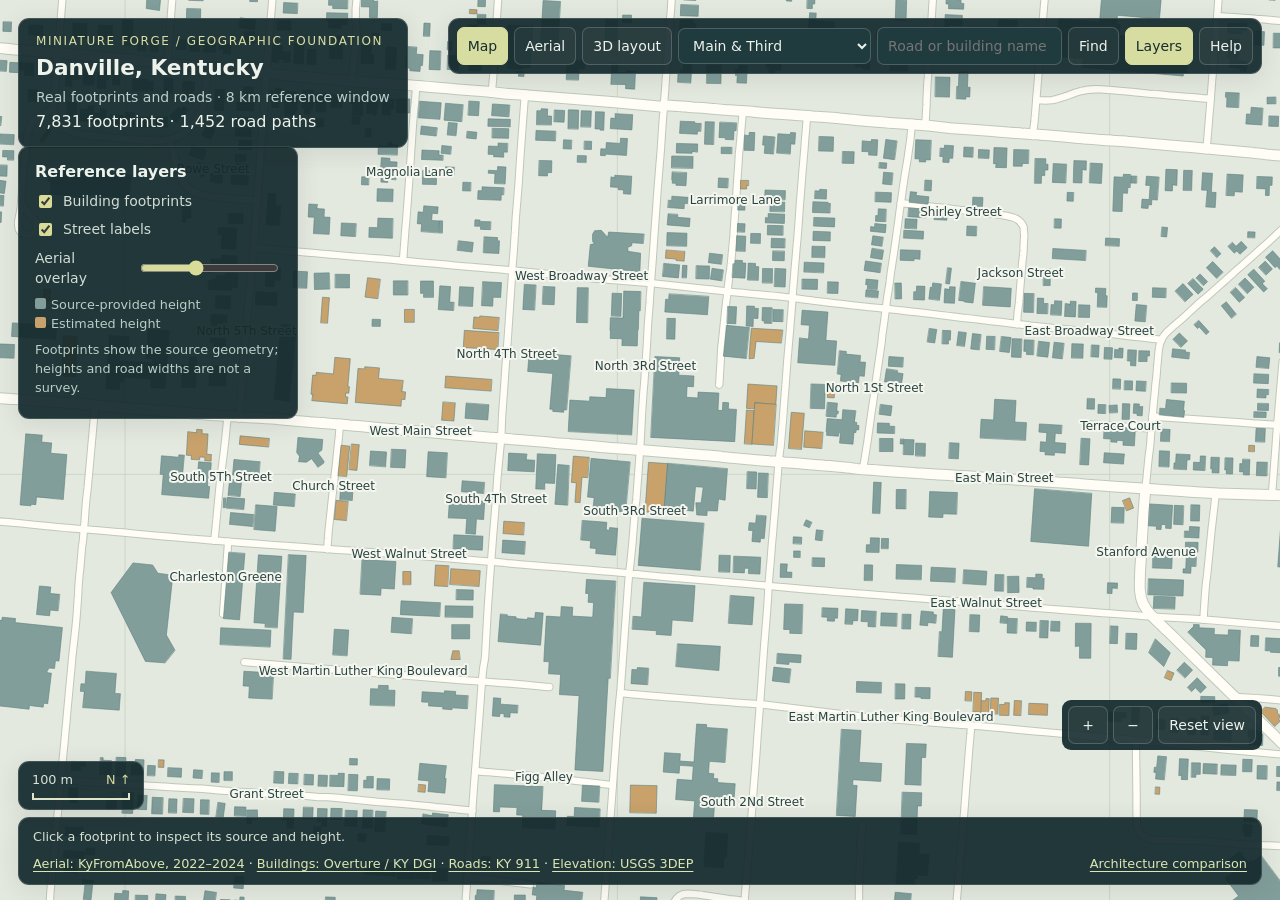
==== commit 713150d5: "Publish Miniature Forge outdoor walkthrough" ====
--- a/danville-map/index.html
+++ b/danville-map/index.html
@@ -3,16 +3,17 @@
 :root{font:16px/1.45 system-ui,sans-serif;color:#edf2eb;background:#e4e9df;color-scheme:dark}*{box-sizing:border-box}body{margin:0;overflow:hidden}canvas{position:fixed;inset:0;display:block;width:100%;height:100%;touch-action:none;outline:none}header,nav,aside,footer,#loading,.scale{position:fixed;z-index:2;background:#14292ded;border:1px solid #ffffff26;box-shadow:0 5px 25px #182f301b;border-radius:11px}header{max-width:calc(100% - 24px);left:18px;top:18px;padding:14px 17px}.brand{font-size:.75rem;letter-spacing:.13em;color:#d8dfa3}h1{font-size:1.35rem;margin:2px 0}header p{font-size:.875rem;color:#bdcfca;margin:3px 0}nav{right:18px;top:18px;padding:8px;display:flex;gap:6px;align-items:center;flex-wrap:wrap;max-width:calc(100% - 440px)}button,select,input{font:inherit;font-size:.875rem;padding:8px 10px;border:1px solid #ffffff30;border-radius:7px;background:#ffffff0a;color:inherit}button,select{cursor:pointer}select,input{background:#203b3e}button:hover,a:hover{background:#ffffff20}button.active{background:#d7dda1;color:#172d2d;border-color:#d7dda1}button:focus-visible,input:focus-visible,select:focus-visible,a:focus-visible{outline:2px solid #d8dc98;outline-offset:2px}a{color:#dce7b4;text-underline-offset:3px}#search-form{display:flex;gap:6px}#search{width:185px}#layers{left:18px;top:146px;padding:13px 16px;width:280px;font-size:.875rem}#layers h2{font-size:1rem;margin:0 0 8px}#layers label{display:flex;align-items:center;gap:8px;margin:8px 0;color:#d1dcd4}input[type=checkbox]{accent-color:#d8dc98}input[type=range]{width:140px;accent-color:#d8dc98;padding:0}#layers p{font-size:.8rem;color:#bacdc6;margin:8px 0}#three-tools{border-top:1px solid #ffffff25;margin-top:10px;padding-top:9px}#selection{right:18px;top:150px;width:300px;padding:16px}#selection h2{font-size:1.05rem;margin:0 0 12px}#selection p{font-size:.875rem;color:#c9d7cf}#building-id{font-size:.75rem;overflow-wrap:anywhere}#selection button{float:right}.scale{bottom:90px;left:18px;padding:9px 13px;min-width:90px;font-size:.8rem;color:#dae2d3}#scale-line{height:7px;border:2px solid #dfe5c8;border-top:0;margin-top:3px}.north{float:right;margin-left:15px;color:#d8dda1}footer{bottom:15px;left:18px;right:18px;padding:10px 14px;font-size:.8rem;display:flex;gap:9px 18px;flex-wrap:wrap;justify-content:space-between}footer a{white-space:nowrap}footer p{margin:0}#status{color:#d4dfd0;flex-basis:100%}#coordinates{color:#adc5bc}#loading,#help-panel{left:50%;top:50%;transform:translate(-50%,-50%);padding:24px;width:min(500px,92%);max-height:85%;overflow:auto}#loading{z-index:4}#help-panel{z-index:5}#loading h2,#help-panel h2{font-size:1.2rem;margin:0 0 10px}#help-panel p{font-size:.925rem;color:#cbd7ce}#counts{font-variant-numeric:tabular-nums}.legend{display:inline-block;width:11px;height:11px;border-radius:2px;margin-right:5px}.source-height{background:#829e9b}.estimated-height{background:#c8a16b} [hidden]{display:none!important}
 @media(max-width:1100px){header{top:12px;left:12px;padding:11px 14px}header p{display:none}nav{top:109px;left:12px;right:12px;max-width:none}#layers{top:190px;left:12px;width:260px}#selection{top:190px;right:12px}.scale{left:12px;bottom:120px}footer{left:12px;right:12px;bottom:12px}h1{font-size:1.15rem}}
 @media(max-width:640px){nav{gap:5px}#search{width:150px}#layers{top:250px;width:210px;padding:10px 12px}#layers p{display:none}#layers h2{font-size:.9rem}#layers label{margin:6px 0;font-size:.8rem}#selection{top:auto;bottom:155px;width:calc(100% - 24px);right:12px}#coordinates{display:none}#counts{font-size:.8rem}.scale{bottom:145px}footer{font-size:.75rem;gap:5px 10px}#status{max-height:45px;overflow:auto}input[type=range]{width:95px}}
+ .view-tools{position:fixed;z-index:2;right:18px;bottom:150px;display:flex;gap:5px;padding:6px;background:#14292ded;border-radius:9px}.view-tools button{min-width:40px}#selection #focus-building{float:none;width:100%;margin-top:8px} @media(max-width:640px){.view-tools{bottom:145px;right:12px}}
 </style></head><body>
 <canvas id="map" tabindex="0" aria-label="Danville map and aerial reference"></canvas><canvas id="three" tabindex="0" aria-label="Three-dimensional map-aligned footprint preview" hidden></canvas>
 <header><div class="brand">MINIATURE FORGE / GEOGRAPHIC FOUNDATION</div><h1>Danville, Kentucky</h1><p>Real footprints and roads · 8 km reference window</p><span id="counts">Loading geographic snapshot…</span></header>
 <nav aria-label="Map controls"><button id="map-button" class="active">Map</button><button id="aerial-button">Aerial</button><button id="three-button">3D layout</button><select id="checkpoint" aria-label="Map area"><option value="downtown">Main &amp; Third</option><option value="city">Whole reference area</option><option value="campus">Centre College area</option><option value="south">South Danville</option></select><form id="search-form"><input id="search" aria-label="Search mapped road or building" placeholder="Road or building name"><button type="submit">Find</button></form><button id="layers-button" class="active">Layers</button><button id="help">Help</button></nav>
 <aside id="layers"><h2>Reference layers</h2><label><input id="footprints" type="checkbox" checked> Building footprints</label><label><input id="labels" type="checkbox" checked> Street labels</label><label>Aerial overlay <input id="opacity" type="range" min="0" max="90" value="35" aria-label="Footprint opacity over aerial"></label><p><span class="legend source-height"></span>Source-provided height<br><span class="legend estimated-height"></span>Estimated height</p><p>Footprints show the source geometry; heights and road widths are not a survey.</p><div id="three-tools" hidden><label><input id="terrain" type="checkbox" checked> USGS terrain</label><label><input id="three-aerial" type="checkbox"> Aerial on terrain</label><button id="orbit-button">Orbit</button><button id="fly-button">Fly</button></div></aside>
-<aside id="selection" hidden><button id="close-selection" aria-label="Close building details">Close</button><h2 id="building-name"></h2><p id="building-height"></p><p id="building-coordinates"></p><p id="building-id"></p><p>Footprint source: Overture Maps via Kentucky DGI.</p></aside>
-<div class="scale"><span class="north">N ↑</span><span id="scale-text">200 m</span><div id="scale-line"></div></div>
+<aside id="selection" hidden><button id="close-selection" aria-label="Close building details">Close</button><h2 id="building-name"></h2><p id="building-height"></p><p id="building-coordinates"></p><p id="building-id"></p><p>Footprint source: Overture Maps via Kentucky DGI.</p><button id="focus-building">Inspect in 3D</button></aside>
+<div class="view-tools" aria-label="View navigation"><button id="zoom-in" aria-label="Zoom in">+</button><button id="zoom-out" aria-label="Zoom out">−</button><button id="reset-view">Reset view</button></div><div class="scale"><span class="north">N ↑</span><span id="scale-text">200 m</span><div id="scale-line"></div></div>
 <footer><p id="status">Loading…</p><p><a href="https://kyfromabove.ky.gov/">Aerial: KyFromAbove, 2022–2024</a> · <a href="https://www.arcgis.com/home/item.html?id=53f4e3587a1f4e8b9d1ba93a25a94da4">Buildings: Overture / KY DGI</a> · <a href="https://kygisserver.ky.gov/arcgis/rest/services/WGS84WM_Services/Ky_911_Road_Centerlines_WGS84WM/MapServer">Roads: KY 911</a> · <a href="https://www.usgs.gov/3d-elevation-program">Elevation: USGS 3DEP</a></p><span id="coordinates"></span><a href="../voxel-lab/">Architecture comparison</a></footer>
 <section id="loading" role="status"><h2>Loading Danville</h2><p id="loading-message">Unpacking the geographic snapshot…</p></section>
-<aside id="help-panel" hidden><h2>Build the town on its real layout</h2><p>Drag to pan the map; scroll or pinch to zoom. Switch to Aerial to compare the footprint positions with official orthophotography. The opacity slider fades footprint overlays. Click a footprint in Map or Aerial to inspect its height basis and coordinates.</p><p>3D layout generates actual polygonal building volumes and a sampled terrain mesh. Drag to orbit, scroll to zoom, Shift-drag to pan. Fly uses W A S D, Q / E for height and Shift for speed. The 3D aerial checkbox applies the same georeferenced image to the terrain.</p><p>This is a geographic massing preview. Facades, roof shapes, bridges and detailed street furniture are not reconstructed. Source height fields may themselves be estimates; orange buildings use a floor-count estimate or a six-metre fallback. Road ribbons have schematic widths. The 129 × 129 elevation grid samples the terrain at roughly 62 metres, with no vertical exaggeration.</p><p>The 8 × 8 km window is not the municipal boundary. The imagery is a saved reference from the 2022–2024 Phase 3 program, not a live satellite feed. Footprints and imagery may differ in capture date and roof/ground alignment.</p><p>Aerial imagery is loaded only when requested. Default map geometry and terrain are local, reproducible data. <a href="./snapshot-report.json">Snapshot provenance</a> · <a href="./town-data.json">Download map data</a> · <a href="./EARCUT-LICENSE">Triangulator license</a></p><button id="close-help">Explore</button></aside>
+<aside id="help-panel" hidden><h2>Build the town on its real layout</h2><p>Drag to pan the map; scroll or pinch to zoom. Switch to Aerial to compare the footprint positions with official orthophotography. The opacity slider fades footprint overlays. Click a footprint in Map, Aerial or 3D layout to inspect its height basis and coordinates.</p><p>3D layout generates actual polygonal building volumes and a sampled terrain mesh. Drag to orbit, scroll to zoom, Shift-drag to pan. Click a building to highlight it and inspect its source; Inspect in 3D centres a close orbit on that building. The + / − controls zoom and Reset view returns downtown. Fly uses W A S D, Q / E for height and Shift for speed. The 3D aerial checkbox applies the same georeferenced image to the terrain.</p><p>This is a geographic massing preview. Facades, roof shapes, bridges and detailed street furniture are not reconstructed. Source height fields may themselves be estimates; orange buildings use a floor-count estimate or a six-metre fallback. Road ribbons have schematic widths. The 129 × 129 elevation grid samples the terrain at roughly 62 metres, with no vertical exaggeration.</p><p>The 8 × 8 km window is not the municipal boundary. The imagery is a saved reference from the 2022–2024 Phase 3 program, not a live satellite feed. Footprints and imagery may differ in capture date and roof/ground alignment.</p><p>Aerial imagery is loaded only when requested. Default map geometry and terrain are local, reproducible data. <a href="./snapshot-report.json">Snapshot provenance</a> · <a href="./town-data.json">Download map data</a> · <a href="./EARCUT-LICENSE">Triangulator license</a></p><button id="close-help">Explore</button></aside>
 <script type="module">
 // ../procedural/math.mjs
 // Column-major matrices, right-handed world, metres, Y up.
@@ -737,13 +738,36 @@
  const point=(x,z,offset=0)=>[x,elevationAt(data,x,z)-origin+offset,z];
  function tri(target,a,b,c,color,type,grounds){const u=b.map((x,i)=>x-a[i]),v=c.map((x,i)=>x-a[i]),n=[u[1]*v[2]-u[2]*v[1],u[2]*v[0]-u[0]*v[2],u[0]*v[1]-u[1]*v[0]],length=Math.hypot(...n);if(length<1e-7)return;for(let k=0;k<3;k++)target.push(...[a,b,c][k],...n.map(x=>x/length),...color,type,grounds?grounds[k]:[a,b,c][k][1]);}
  function groundTri(target,a,b,c,color,type){if((b[2]-a[2])*(c[0]-a[0])-(b[0]-a[0])*(c[2]-a[2])<0)[b,c]=[c,b];tri(target,a,b,c,color,type);}
- const N=128,b=data.bounds;for(let j=0;j<N;j++)for(let i=0;i<N;i++){const x=b[0]+i/N*(b[2]-b[0]),z=b[1]+j/N*(b[3]-b[1]),xx=b[0]+(i+1)/N*(b[2]-b[0]),zz=b[1]+(j+1)/N*(b[3]-b[1]);const a=point(x,z),c=point(xx,zz);groundTri(terrain,a,point(xx,z),c,[.47,.57,.43],0);groundTri(terrain,a,c,point(x,zz),[.47,.57,.43],0);}
+ const N=128,b=data.bounds;for(let j=0;j<(data.skipTerrain?0:N);j++)for(let i=0;i<N;i++){const x=b[0]+i/N*(b[2]-b[0]),z=b[1]+j/N*(b[3]-b[1]),xx=b[0]+(i+1)/N*(b[2]-b[0]),zz=b[1]+(j+1)/N*(b[3]-b[1]);const a=point(x,z),c=point(xx,zz);groundTri(terrain,a,point(xx,z),c,[.47,.57,.43],0);groundTri(terrain,a,c,point(x,zz),[.47,.57,.43],0);}
  for(const road of data.roads){const width=/main|lexington|stanford|perryville|bypass|highway/i.test(road.name)?10:6.5;for(let j=1;j<road.points.length;j++){const a=road.points[j-1],c=road.points[j],length=Math.hypot(c[0]-a[0],c[1]-a[1]);if(length<.1)continue;const nx=-(c[1]-a[1])/length*width/2,nz=(c[0]-a[0])/length*width/2,steps=Math.max(1,Math.ceil(length/30));for(let k=0;k<steps;k++){const p=a.map((x,i)=>x+(c[i]-x)*k/steps),q=a.map((x,i)=>x+(c[i]-x)*(k+1)/steps),A=point(p[0]+nx,p[1]+nz,.32),B=point(p[0]-nx,p[1]-nz,.32),C=point(q[0]-nx,q[1]-nz,.32),D=point(q[0]+nx,q[1]+nz,.32);groundTri(roads,A,B,C,[.29,.32,.33],3);groundTri(roads,A,C,D,[.29,.32,.33],3);}}}
  for(const building of data.buildings){const topBase=Math.max(...building.rings.flat().map(p=>elevationAt(data,...p)-origin)),top=topBase+building.height,known=building.heightBasis==='source-height',roof=known?[.66,.68,.65]:[.75,.56,.32],wall=known?[.60,.64,.61]:[.69,.52,.32];let triangles;try{triangles=triangulateRings(building.rings);}catch{invalid++;continue;}
   for(const t of triangles){let [a,b,c]=t.map(p=>[p[0],top,p[1]]);if((b[2]-a[2])*(c[0]-a[0])-(b[0]-a[0])*(c[2]-a[2])<0)[b,c]=[c,b];tri(buildings,a,b,c,roof,1,[topBase,topBase,topBase]);}
   for(const ring of building.rings)for(let k=0;k<ring.length;k++){const p=ring[k],q=ring[(k+1)%ring.length],a=point(p[0],p[1],-.25),b=point(q[0],q[1],-.25),c=[q[0],top,q[1]],d=[p[0],top,p[1]];tri(buildings,a,c,b,wall,2,[a[1],topBase,b[1]]);tri(buildings,a,d,c,wall,2,[a[1],topBase,topBase]);}
  }
  const result={terrain:new Float32Array(terrain),roads:new Float32Array(roads),buildings:new Float32Array(buildings),originElevation:origin,stats:{buildingCount:data.buildings.length,roadPathCount:data.roads.length,failedBuildings:invalid,triangles:(terrain.length+roads.length+buildings.length)/33,gpuBufferBytes:(terrain.length+roads.length+buildings.length)*4}};return result;
+}
+
+// picking.mjs
+
+// Ray intersection uses the same triangles and terrain transformation as the GPU.
+function mapRay(vp,eye,x,y,width,height){
+ const m=inverse(vp),p=[x/width*2-1,1-y/height*2,0,1];
+ const q=[0,1,2,3].map(r=>p.reduce((s,v,c)=>s+m[c*4+r]*v,0));
+ const direction=q.slice(0,3).map((v,i)=>v/q[3]-eye[i]),length=Math.hypot(...direction);
+ return direction.map(v=>v/length);
+}
+function hitMapMesh(vertices,eye,direction,terrain=true,maxDistance=Infinity){
+ let nearest=maxDistance,point=null;
+ for(let i=0;i<vertices.length;i+=33){
+  const a=[vertices[i],vertices[i+1]-(terrain?0:vertices[i+10]),vertices[i+2]],b=[vertices[i+11],vertices[i+12]-(terrain?0:vertices[i+21]),vertices[i+13]],c=[vertices[i+22],vertices[i+23]-(terrain?0:vertices[i+32]),vertices[i+24]];
+  const u=b.map((v,j)=>v-a[j]),v=c.map((n,j)=>n-a[j]);
+  const h=[direction[1]*v[2]-direction[2]*v[1],direction[2]*v[0]-direction[0]*v[2],direction[0]*v[1]-direction[1]*v[0]],det=u.reduce((s,n,j)=>s+n*h[j],0);
+  if(Math.abs(det)<1e-9)continue;
+  const s=eye.map((n,j)=>n-a[j]),alpha=s.reduce((sum,n,j)=>sum+n*h[j],0)/det;if(alpha<0||alpha>1)continue;
+  const q=[s[1]*u[2]-s[2]*u[1],s[2]*u[0]-s[0]*u[2],s[0]*u[1]-s[1]*u[0]],beta=direction.reduce((sum,n,j)=>sum+n*q[j],0)/det;if(beta<0||alpha+beta>1)continue;
+  const t=v.reduce((sum,n,j)=>sum+n*q[j],0)/det;if(t>0&&t<nearest){nearest=t;point=eye.map((n,j)=>n+direction[j]*t);}
+ }
+ return point?{point,distance:nearest}:null;
 }
 
 // renderer.mjs
@@ -756,8 +780,8 @@
 const mapFS=`#version 300 es
 precision highp float;
 in vec3 world,n,base;flat in int type;in float logDepth;out vec4 outColor;
-uniform sampler2D cityImage,detailImage;uniform bool aerial,detailReady;uniform vec4 bounds,detailBounds;uniform float logFar;
-void main(){if(world.x<bounds.x||world.z<bounds.y||world.x>bounds.z||world.z>bounds.w)discard;vec3 c=base;if(type==0&&aerial){vec2 uv=(world.xz-bounds.xy)/(bounds.zw-bounds.xy);c=texture(cityImage,uv).rgb;if(detailReady&&world.x>detailBounds.x&&world.z>detailBounds.y&&world.x<detailBounds.z&&world.z<detailBounds.w)c=texture(detailImage,(world.xz-detailBounds.xy)/(detailBounds.zw-detailBounds.xy)).rgb;outColor=vec4(c,1);}else{float light=.48+.52*max(dot(normalize(n),normalize(vec3(-.45,.85,.35))),0.);outColor=vec4(c*light,1);}gl_FragDepth=log2(logDepth)*logFar;}`;
+uniform sampler2D cityImage,detailImage;uniform bool aerial,detailReady,selectedPass;uniform vec4 bounds,detailBounds;uniform float logFar;
+void main(){if(world.x<bounds.x||world.z<bounds.y||world.x>bounds.z||world.z>bounds.w)discard;vec3 c=base;if(type==0&&aerial){vec2 uv=(world.xz-bounds.xy)/(bounds.zw-bounds.xy);c=texture(cityImage,uv).rgb;if(detailReady&&world.x>detailBounds.x&&world.z>detailBounds.y&&world.x<detailBounds.z&&world.z<detailBounds.w)c=texture(detailImage,(world.xz-detailBounds.xy)/(detailBounds.zw-detailBounds.xy)).rgb;outColor=vec4(c,1);}else{float light=.48+.52*max(dot(normalize(n),normalize(vec3(-.45,.85,.35))),0.);outColor=vec4(c*light,1);}if(selectedPass)outColor=vec4(mix(outColor.rgb,vec3(1.,.65,.12),.78),1);gl_FragDepth=log2(logDepth)*logFar;}`;
 class MapRenderer {
  constructor(canvas,meshes,data){const gl=this.gl=canvas.getContext('webgl2',{antialias:true,alpha:false,powerPreference:'high-performance'});if(!gl)throw Error('WebGL2 is unavailable');this.canvas=canvas;this.data=data;this.buffers={};
   const shader=(type,code)=>{const s=gl.createShader(type);gl.shaderSource(s,code);gl.compileShader(s);if(!gl.getShaderParameter(s,gl.COMPILE_STATUS))throw Error(gl.getShaderInfoLog(s));return s;};const program=this.program=gl.createProgram();gl.attachShader(program,shader(gl.VERTEX_SHADER,mapVS));gl.attachShader(program,shader(gl.FRAGMENT_SHADER,mapFS));gl.linkProgram(program);if(!gl.getProgramParameter(program,gl.LINK_STATUS))throw Error(gl.getProgramInfoLog(program));
@@ -765,15 +789,18 @@
   this.textures={};for(const key of['city','detail']){const t=gl.createTexture();gl.bindTexture(gl.TEXTURE_2D,t);gl.texImage2D(gl.TEXTURE_2D,0,gl.RGBA,1,1,0,gl.RGBA,gl.UNSIGNED_BYTE,new Uint8Array([160,180,150,255]));this.textures[key]=t;}
   const ext=gl.getExtension('WEBGL_debug_renderer_info');this.device=ext?gl.getParameter(ext.UNMASKED_RENDERER_WEBGL):gl.getParameter(gl.RENDERER);
  }
+ selection(vertices){const gl=this.gl;if(!this.selectionBuffer){const vao=gl.createVertexArray(),buffer=gl.createBuffer();gl.bindVertexArray(vao);gl.bindBuffer(gl.ARRAY_BUFFER,buffer);for(const [i,size,offset]of[[0,3,0],[1,3,12],[2,3,24],[3,1,36],[4,1,40]]){gl.enableVertexAttribArray(i);gl.vertexAttribPointer(i,size,gl.FLOAT,false,44,offset);}this.selectionBuffer={vao,buffer,count:0};}gl.bindBuffer(gl.ARRAY_BUFFER,this.selectionBuffer.buffer);gl.bufferData(gl.ARRAY_BUFFER,vertices,gl.DYNAMIC_DRAW);this.selectionBuffer.count=vertices.length/11;}
  image(key,image){const gl=this.gl;gl.bindTexture(gl.TEXTURE_2D,this.textures[key]);gl.pixelStorei(gl.UNPACK_FLIP_Y_WEBGL,false);gl.texImage2D(gl.TEXTURE_2D,0,gl.RGBA,gl.RGBA,gl.UNSIGNED_BYTE,image);gl.generateMipmap(gl.TEXTURE_2D);gl.texParameteri(gl.TEXTURE_2D,gl.TEXTURE_MIN_FILTER,gl.LINEAR_MIPMAP_LINEAR);gl.texParameteri(gl.TEXTURE_2D,gl.TEXTURE_MAG_FILTER,gl.LINEAR);gl.texParameteri(gl.TEXTURE_2D,gl.TEXTURE_WRAP_S,gl.CLAMP_TO_EDGE);gl.texParameteri(gl.TEXTURE_2D,gl.TEXTURE_WRAP_T,gl.CLAMP_TO_EDGE);}
  render(eye,target,options){const gl=this.gl,c=this.canvas,ratio=Math.min(devicePixelRatio,1.5);const w=Math.round(innerWidth*ratio),h=Math.round(innerHeight*ratio);if(c.width!==w||c.height!==h){c.width=w;c.height=h;}gl.viewport(0,0,w,h);gl.clearColor(.67,.76,.79,1);gl.clear(gl.COLOR_BUFFER_BIT|gl.DEPTH_BUFFER_BIT);gl.enable(gl.DEPTH_TEST);gl.disable(gl.CULL_FACE);gl.useProgram(this.program);this.vp=mul(perspective(55*Math.PI/180,w/h,.5,50000),lookAt(eye,target));const loc=n=>gl.getUniformLocation(this.program,n);gl.uniformMatrix4fv(loc('vp'),false,this.vp);gl.uniform1f(loc('logFar'),1/Math.log2(50001));gl.uniform1f(loc('terrainScale'),options.terrain?1:0);gl.uniform4fv(loc('bounds'),this.data.bounds);gl.uniform4fv(loc('detailBounds'),this.data.imagery.downtownBounds);gl.uniform1i(loc('aerial'),options.aerial);gl.uniform1i(loc('detailReady'),!!options.detail);
-  for(const [i,key]of['city','detail'].entries()){gl.activeTexture(gl.TEXTURE0+i);gl.bindTexture(gl.TEXTURE_2D,this.textures[key]);gl.uniform1i(loc(key==='city'?'cityImage':'detailImage'),i);}let draws=0;for(const name of['terrain','roads','buildings']){if(name==='buildings'&&!options.buildings||name==='roads'&&options.aerial)continue;const b=this.buffers[name];gl.bindVertexArray(b.vao);gl.drawArrays(gl.TRIANGLES,0,b.count);draws++;}return{drawCalls:draws,width:w,height:h};
+  for(const [i,key]of['city','detail'].entries()){gl.activeTexture(gl.TEXTURE0+i);gl.bindTexture(gl.TEXTURE_2D,this.textures[key]);gl.uniform1i(loc(key==='city'?'cityImage':'detailImage'),i);}gl.uniform1i(loc('selectedPass'),false);let draws=0;for(const name of['terrain','roads','buildings']){if(name==='buildings'&&!options.buildings||name==='roads'&&options.aerial)continue;const b=this.buffers[name];gl.bindVertexArray(b.vao);gl.drawArrays(gl.TRIANGLES,0,b.count);draws++;}if(options.buildings&&this.selectionBuffer?.count){gl.uniform1i(loc('selectedPass'),true);gl.enable(gl.POLYGON_OFFSET_FILL);gl.polygonOffset(-1,-1);gl.depthFunc(gl.LEQUAL);gl.bindVertexArray(this.selectionBuffer.vao);gl.drawArrays(gl.TRIANGLES,0,this.selectionBuffer.count);gl.depthFunc(gl.LESS);gl.disable(gl.POLYGON_OFFSET_FILL);draws++;}return{drawCalls:draws,width:w,height:h};
  }
 }
 
-const mapWorkerSource="\n// vendor/earcut.mjs\n/* eslint-disable */\n// copy of mapbox/earcut version 3.0.2\n// https://github.com/mapbox/earcut/tree/v3.0.2\n\nfunction earcut(data, holeIndices, dim = 2) {\n\n    const hasHoles = holeIndices && holeIndices.length;\n    const outerLen = hasHoles ? holeIndices[0] * dim : data.length;\n    let outerNode = linkedList(data, 0, outerLen, dim, true);\n    const triangles = [];\n\n    if (!outerNode || outerNode.next === outerNode.prev) return triangles;\n\n    let minX, minY, invSize;\n\n    if (hasHoles) outerNode = eliminateHoles(data, holeIndices, outerNode, dim);\n\n    // if the shape is not too simple, we'll use z-order curve hash later; calculate polygon bbox\n    if (data.length > 80 * dim) {\n        minX = data[0];\n        minY = data[1];\n        let maxX = minX;\n        let maxY = minY;\n\n        for (let i = dim; i < outerLen; i += dim) {\n            const x = data[i];\n            const y = data[i + 1];\n            if (x < minX) minX = x;\n            if (y < minY) minY = y;\n            if (x > maxX) maxX = x;\n            if (y > maxY) maxY = y;\n        }\n\n        // minX, minY and invSize are later used to transform coords into integers for z-order calculation\n        invSize = Math.max(maxX - minX, maxY - minY);\n        invSize = invSize !== 0 ? 32767 / invSize : 0;\n    }\n\n    earcutLinked(outerNode, triangles, dim, minX, minY, invSize, 0);\n\n    return triangles;\n}\n\n// create a circular doubly linked list from polygon points in the specified winding order\nfunction linkedList(data, start, end, dim, clockwise) {\n    let last;\n\n    if (clockwise === (signedArea(data, start, end, dim) > 0)) {\n        for (let i = start; i < end; i += dim) last = insertNode(i / dim | 0, data[i], data[i + 1], last);\n    } else {\n        for (let i = end - dim; i >= start; i -= dim) last = insertNode(i / dim | 0, data[i], data[i + 1], last);\n    }\n\n    if (last && equals(last, last.next)) {\n        removeNode(last);\n        last = last.next;\n    }\n\n    return last;\n}\n\n// eliminate colinear or duplicate points\nfunction filterPoints(start, end) {\n    if (!start) return start;\n    if (!end) end = start;\n\n    let p = start,\n        again;\n    do {\n        again = false;\n\n        if (!p.steiner && (equals(p, p.next) || area(p.prev, p, p.next) === 0)) {\n            removeNode(p);\n            p = end = p.prev;\n            if (p === p.next) break;\n            again = true;\n\n        } else {\n            p = p.next;\n        }\n    } while (again || p !== end);\n\n    return end;\n}\n\n// main ear slicing loop which triangulates a polygon (given as a linked list)\nfunction earcutLinked(ear, triangles, dim, minX, minY, invSize, pass) {\n    if (!ear) return;\n\n    // interlink polygon nodes in z-order\n    if (!pass && invSize) indexCurve(ear, minX, minY, invSize);\n\n    let stop = ear;\n\n    // iterate through ears, slicing them one by one\n    while (ear.prev !== ear.next) {\n        const prev = ear.prev;\n        const next = ear.next;\n\n        if (invSize ? isEarHashed(ear, minX, minY, invSize) : isEar(ear)) {\n            triangles.push(prev.i, ear.i, next.i); // cut off the triangle\n\n            removeNode(ear);\n\n            // skipping the next vertex leads to less sliver triangles\n            ear = next.next;\n            stop = next.next;\n\n            continue;\n        }\n\n        ear = next;\n\n        // if we looped through the whole remaining polygon and can't find any more ears\n        if (ear === stop) {\n            // try filtering points and slicing again\n            if (!pass) {\n                earcutLinked(filterPoints(ear), triangles, dim, minX, minY, invSize, 1);\n\n            // if this didn't work, try curing all small self-intersections locally\n            } else if (pass === 1) {\n                ear = cureLocalIntersections(filterPoints(ear), triangles);\n                earcutLinked(ear, triangles, dim, minX, minY, invSize, 2);\n\n            // as a last resort, try splitting the remaining polygon into two\n            } else if (pass === 2) {\n                splitEarcut(ear, triangles, dim, minX, minY, invSize);\n            }\n\n            break;\n        }\n    }\n}\n\n// check whether a polygon node forms a valid ear with adjacent nodes\nfunction isEar(ear) {\n    const a = ear.prev,\n        b = ear,\n        c = ear.next;\n\n    if (area(a, b, c) >= 0) return false; // reflex, can't be an ear\n\n    // now make sure we don't have other points inside the potential ear\n    const ax = a.x, bx = b.x, cx = c.x, ay = a.y, by = b.y, cy = c.y;\n\n    // triangle bbox\n    const x0 = Math.min(ax, bx, cx),\n        y0 = Math.min(ay, by, cy),\n        x1 = Math.max(ax, bx, cx),\n        y1 = Math.max(ay, by, cy);\n\n    let p = c.next;\n    while (p !== a) {\n        if (p.x >= x0 && p.x <= x1 && p.y >= y0 && p.y <= y1 &&\n            pointInTriangleExceptFirst(ax, ay, bx, by, cx, cy, p.x, p.y) &&\n            area(p.prev, p, p.next) >= 0) return false;\n        p = p.next;\n    }\n\n    return true;\n}\n\nfunction isEarHashed(ear, minX, minY, invSize) {\n    const a = ear.prev,\n        b = ear,\n        c = ear.next;\n\n    if (area(a, b, c) >= 0) return false; // reflex, can't be an ear\n\n    const ax = a.x, bx = b.x, cx = c.x, ay = a.y, by = b.y, cy = c.y;\n\n    // triangle bbox\n    const x0 = Math.min(ax, bx, cx),\n        y0 = Math.min(ay, by, cy),\n        x1 = Math.max(ax, bx, cx),\n        y1 = Math.max(ay, by, cy);\n\n    // z-order range for the current triangle bbox;\n    const minZ = zOrder(x0, y0, minX, minY, invSize),\n        maxZ = zOrder(x1, y1, minX, minY, invSize);\n\n    let p = ear.prevZ,\n        n = ear.nextZ;\n\n    // look for points inside the triangle in both directions\n    while (p && p.z >= minZ && n && n.z <= maxZ) {\n        if (p.x >= x0 && p.x <= x1 && p.y >= y0 && p.y <= y1 && p !== a && p !== c &&\n            pointInTriangleExceptFirst(ax, ay, bx, by, cx, cy, p.x, p.y) && area(p.prev, p, p.next) >= 0) return false;\n        p = p.prevZ;\n\n        if (n.x >= x0 && n.x <= x1 && n.y >= y0 && n.y <= y1 && n !== a && n !== c &&\n            pointInTriangleExceptFirst(ax, ay, bx, by, cx, cy, n.x, n.y) && area(n.prev, n, n.next) >= 0) return false;\n        n = n.nextZ;\n    }\n\n    // look for remaining points in decreasing z-order\n    while (p && p.z >= minZ) {\n        if (p.x >= x0 && p.x <= x1 && p.y >= y0 && p.y <= y1 && p !== a && p !== c &&\n            pointInTriangleExceptFirst(ax, ay, bx, by, cx, cy, p.x, p.y) && area(p.prev, p, p.next) >= 0) return false;\n        p = p.prevZ;\n    }\n\n    // look for remaining points in increasing z-order\n    while (n && n.z <= maxZ) {\n        if (n.x >= x0 && n.x <= x1 && n.y >= y0 && n.y <= y1 && n !== a && n !== c &&\n            pointInTriangleExceptFirst(ax, ay, bx, by, cx, cy, n.x, n.y) && area(n.prev, n, n.next) >= 0) return false;\n        n = n.nextZ;\n    }\n\n    return true;\n}\n\n// go through all polygon nodes and cure small local self-intersections\nfunction cureLocalIntersections(start, triangles) {\n    let p = start;\n    do {\n        const a = p.prev,\n            b = p.next.next;\n\n        if (!equals(a, b) && intersects(a, p, p.next, b) && locallyInside(a, b) && locallyInside(b, a)) {\n\n            triangles.push(a.i, p.i, b.i);\n\n            // remove two nodes involved\n            removeNode(p);\n            removeNode(p.next);\n\n            p = start = b;\n        }\n        p = p.next;\n    } while (p !== start);\n\n    return filterPoints(p);\n}\n\n// try splitting polygon into two and triangulate them independently\nfunction splitEarcut(start, triangles, dim, minX, minY, invSize) {\n    // look for a valid diagonal that divides the polygon into two\n    let a = start;\n    do {\n        let b = a.next.next;\n        while (b !== a.prev) {\n            if (a.i !== b.i && isValidDiagonal(a, b)) {\n                // split the polygon in two by the diagonal\n                let c = splitPolygon(a, b);\n\n                // filter colinear points around the cuts\n                a = filterPoints(a, a.next);\n                c = filterPoints(c, c.next);\n\n                // run earcut on each half\n                earcutLinked(a, triangles, dim, minX, minY, invSize, 0);\n                earcutLinked(c, triangles, dim, minX, minY, invSize, 0);\n                return;\n            }\n            b = b.next;\n        }\n        a = a.next;\n    } while (a !== start);\n}\n\n// link every hole into the outer loop, producing a single-ring polygon without holes\nfunction eliminateHoles(data, holeIndices, outerNode, dim) {\n    const queue = [];\n\n    for (let i = 0, len = holeIndices.length; i < len; i++) {\n        const start = holeIndices[i] * dim;\n        const end = i < len - 1 ? holeIndices[i + 1] * dim : data.length;\n        const list = linkedList(data, start, end, dim, false);\n        if (list === list.next) list.steiner = true;\n        queue.push(getLeftmost(list));\n    }\n\n    queue.sort(compareXYSlope);\n\n    // process holes from left to right\n    for (let i = 0; i < queue.length; i++) {\n        outerNode = eliminateHole(queue[i], outerNode);\n    }\n\n    return outerNode;\n}\n\nfunction compareXYSlope(a, b) {\n    let result = a.x - b.x;\n    // when the left-most point of 2 holes meet at a vertex, sort the holes counterclockwise so that when we find\n    // the bridge to the outer shell is always the point that they meet at.\n    if (result === 0) {\n        result = a.y - b.y;\n        if (result === 0) {\n            const aSlope = (a.next.y - a.y) / (a.next.x - a.x);\n            const bSlope = (b.next.y - b.y) / (b.next.x - b.x);\n            result = aSlope - bSlope;\n        }\n    }\n    return result;\n}\n\n// find a bridge between vertices that connects hole with an outer ring and link it\nfunction eliminateHole(hole, outerNode) {\n    const bridge = findHoleBridge(hole, outerNode);\n    if (!bridge) {\n        return outerNode;\n    }\n\n    const bridgeReverse = splitPolygon(bridge, hole);\n\n    // filter collinear points around the cuts\n    filterPoints(bridgeReverse, bridgeReverse.next);\n    return filterPoints(bridge, bridge.next);\n}\n\n// David Eberly's algorithm for finding a bridge between hole and outer polygon\nfunction findHoleBridge(hole, outerNode) {\n    let p = outerNode;\n    const hx = hole.x;\n    const hy = hole.y;\n    let qx = -Infinity;\n    let m;\n\n    // find a segment intersected by a ray from the hole's leftmost point to the left;\n    // segment's endpoint with lesser x will be potential connection point\n    // unless they intersect at a vertex, then choose the vertex\n    if (equals(hole, p)) return p;\n    do {\n        if (equals(hole, p.next)) return p.next;\n        else if (hy <= p.y && hy >= p.next.y && p.next.y !== p.y) {\n            const x = p.x + (hy - p.y) * (p.next.x - p.x) / (p.next.y - p.y);\n            if (x <= hx && x > qx) {\n                qx = x;\n                m = p.x < p.next.x ? p : p.next;\n                if (x === hx) return m; // hole touches outer segment; pick leftmost endpoint\n            }\n        }\n        p = p.next;\n    } while (p !== outerNode);\n\n    if (!m) return null;\n\n    // look for points inside the triangle of hole point, segment intersection and endpoint;\n    // if there are no points found, we have a valid connection;\n    // otherwise choose the point of the minimum angle with the ray as connection point\n\n    const stop = m;\n    const mx = m.x;\n    const my = m.y;\n    let tanMin = Infinity;\n\n    p = m;\n\n    do {\n        if (hx >= p.x && p.x >= mx && hx !== p.x &&\n                pointInTriangle(hy < my ? hx : qx, hy, mx, my, hy < my ? qx : hx, hy, p.x, p.y)) {\n\n            const tan = Math.abs(hy - p.y) / (hx - p.x); // tangential\n\n            if (locallyInside(p, hole) &&\n                (tan < tanMin || (tan === tanMin && (p.x > m.x || (p.x === m.x && sectorContainsSector(m, p)))))) {\n                m = p;\n                tanMin = tan;\n            }\n        }\n\n        p = p.next;\n    } while (p !== stop);\n\n    return m;\n}\n\n// whether sector in vertex m contains sector in vertex p in the same coordinates\nfunction sectorContainsSector(m, p) {\n    return area(m.prev, m, p.prev) < 0 && area(p.next, m, m.next) < 0;\n}\n\n// interlink polygon nodes in z-order\nfunction indexCurve(start, minX, minY, invSize) {\n    let p = start;\n    do {\n        if (p.z === 0) p.z = zOrder(p.x, p.y, minX, minY, invSize);\n        p.prevZ = p.prev;\n        p.nextZ = p.next;\n        p = p.next;\n    } while (p !== start);\n\n    p.prevZ.nextZ = null;\n    p.prevZ = null;\n\n    sortLinked(p);\n}\n\n// Simon Tatham's linked list merge sort algorithm\n// http://www.chiark.greenend.org.uk/~sgtatham/algorithms/listsort.html\nfunction sortLinked(list) {\n    let numMerges;\n    let inSize = 1;\n\n    do {\n        let p = list;\n        let e;\n        list = null;\n        let tail = null;\n        numMerges = 0;\n\n        while (p) {\n            numMerges++;\n            let q = p;\n            let pSize = 0;\n            for (let i = 0; i < inSize; i++) {\n                pSize++;\n                q = q.nextZ;\n                if (!q) break;\n            }\n            let qSize = inSize;\n\n            while (pSize > 0 || (qSize > 0 && q)) {\n\n                if (pSize !== 0 && (qSize === 0 || !q || p.z <= q.z)) {\n                    e = p;\n                    p = p.nextZ;\n                    pSize--;\n                } else {\n                    e = q;\n                    q = q.nextZ;\n                    qSize--;\n                }\n\n                if (tail) tail.nextZ = e;\n                else list = e;\n\n                e.prevZ = tail;\n                tail = e;\n            }\n\n            p = q;\n        }\n\n        tail.nextZ = null;\n        inSize *= 2;\n\n    } while (numMerges > 1);\n\n    return list;\n}\n\n// z-order of a point given coords and inverse of the longer side of data bbox\nfunction zOrder(x, y, minX, minY, invSize) {\n    // coords are transformed into non-negative 15-bit integer range\n    x = (x - minX) * invSize | 0;\n    y = (y - minY) * invSize | 0;\n\n    x = (x | (x << 8)) & 0x00FF00FF;\n    x = (x | (x << 4)) & 0x0F0F0F0F;\n    x = (x | (x << 2)) & 0x33333333;\n    x = (x | (x << 1)) & 0x55555555;\n\n    y = (y | (y << 8)) & 0x00FF00FF;\n    y = (y | (y << 4)) & 0x0F0F0F0F;\n    y = (y | (y << 2)) & 0x33333333;\n    y = (y | (y << 1)) & 0x55555555;\n\n    return x | (y << 1);\n}\n\n// find the leftmost node of a polygon ring\nfunction getLeftmost(start) {\n    let p = start,\n        leftmost = start;\n    do {\n        if (p.x < leftmost.x || (p.x === leftmost.x && p.y < leftmost.y)) leftmost = p;\n        p = p.next;\n    } while (p !== start);\n\n    return leftmost;\n}\n\n// check if a point lies within a convex triangle\nfunction pointInTriangle(ax, ay, bx, by, cx, cy, px, py) {\n    return (cx - px) * (ay - py) >= (ax - px) * (cy - py) &&\n           (ax - px) * (by - py) >= (bx - px) * (ay - py) &&\n           (bx - px) * (cy - py) >= (cx - px) * (by - py);\n}\n\n// check if a point lies within a convex triangle but false if its equal to the first point of the triangle\nfunction pointInTriangleExceptFirst(ax, ay, bx, by, cx, cy, px, py) {\n    return !(ax === px && ay === py) && pointInTriangle(ax, ay, bx, by, cx, cy, px, py);\n}\n\n// check if a diagonal between two polygon nodes is valid (lies in polygon interior)\nfunction isValidDiagonal(a, b) {\n    return a.next.i !== b.i && a.prev.i !== b.i && !intersectsPolygon(a, b) && // doesn't intersect other edges\n           (locallyInside(a, b) && locallyInside(b, a) && middleInside(a, b) && // locally visible\n            (area(a.prev, a, b.prev) || area(a, b.prev, b)) || // does not create opposite-facing sectors\n            equals(a, b) && area(a.prev, a, a.next) > 0 && area(b.prev, b, b.next) > 0); // special zero-length case\n}\n\n// signed area of a triangle\nfunction area(p, q, r) {\n    return (q.y - p.y) * (r.x - q.x) - (q.x - p.x) * (r.y - q.y);\n}\n\n// check if two points are equal\nfunction equals(p1, p2) {\n    return p1.x === p2.x && p1.y === p2.y;\n}\n\n// check if two segments intersect\nfunction intersects(p1, q1, p2, q2) {\n    const o1 = sign(area(p1, q1, p2));\n    const o2 = sign(area(p1, q1, q2));\n    const o3 = sign(area(p2, q2, p1));\n    const o4 = sign(area(p2, q2, q1));\n\n    if (o1 !== o2 && o3 !== o4) return true; // general case\n\n    if (o1 === 0 && onSegment(p1, p2, q1)) return true; // p1, q1 and p2 are collinear and p2 lies on p1q1\n    if (o2 === 0 && onSegment(p1, q2, q1)) return true; // p1, q1 and q2 are collinear and q2 lies on p1q1\n    if (o3 === 0 && onSegment(p2, p1, q2)) return true; // p2, q2 and p1 are collinear and p1 lies on p2q2\n    if (o4 === 0 && onSegment(p2, q1, q2)) return true; // p2, q2 and q1 are collinear and q1 lies on p2q2\n\n    return false;\n}\n\n// for collinear points p, q, r, check if point q lies on segment pr\nfunction onSegment(p, q, r) {\n    return q.x <= Math.max(p.x, r.x) && q.x >= Math.min(p.x, r.x) && q.y <= Math.max(p.y, r.y) && q.y >= Math.min(p.y, r.y);\n}\n\nfunction sign(num) {\n    return num > 0 ? 1 : num < 0 ? -1 : 0;\n}\n\n// check if a polygon diagonal intersects any polygon segments\nfunction intersectsPolygon(a, b) {\n    let p = a;\n    do {\n        if (p.i !== a.i && p.next.i !== a.i && p.i !== b.i && p.next.i !== b.i &&\n                intersects(p, p.next, a, b)) return true;\n        p = p.next;\n    } while (p !== a);\n\n    return false;\n}\n\n// check if a polygon diagonal is locally inside the polygon\nfunction locallyInside(a, b) {\n    return area(a.prev, a, a.next) < 0 ?\n        area(a, b, a.next) >= 0 && area(a, a.prev, b) >= 0 :\n        area(a, b, a.prev) < 0 || area(a, a.next, b) < 0;\n}\n\n// check if the middle point of a polygon diagonal is inside the polygon\nfunction middleInside(a, b) {\n    let p = a;\n    let inside = false;\n    const px = (a.x + b.x) / 2;\n    const py = (a.y + b.y) / 2;\n    do {\n        if (((p.y > py) !== (p.next.y > py)) && p.next.y !== p.y &&\n                (px < (p.next.x - p.x) * (py - p.y) / (p.next.y - p.y) + p.x))\n            inside = !inside;\n        p = p.next;\n    } while (p !== a);\n\n    return inside;\n}\n\n// link two polygon vertices with a bridge; if the vertices belong to the same ring, it splits polygon into two;\n// if one belongs to the outer ring and another to a hole, it merges it into a single ring\nfunction splitPolygon(a, b) {\n    const a2 = createNode(a.i, a.x, a.y),\n        b2 = createNode(b.i, b.x, b.y),\n        an = a.next,\n        bp = b.prev;\n\n    a.next = b;\n    b.prev = a;\n\n    a2.next = an;\n    an.prev = a2;\n\n    b2.next = a2;\n    a2.prev = b2;\n\n    bp.next = b2;\n    b2.prev = bp;\n\n    return b2;\n}\n\n// create a node and optionally link it with previous one (in a circular doubly linked list)\nfunction insertNode(i, x, y, last) {\n    const p = createNode(i, x, y);\n\n    if (!last) {\n        p.prev = p;\n        p.next = p;\n\n    } else {\n        p.next = last.next;\n        p.prev = last;\n        last.next.prev = p;\n        last.next = p;\n    }\n    return p;\n}\n\nfunction removeNode(p) {\n    p.next.prev = p.prev;\n    p.prev.next = p.next;\n\n    if (p.prevZ) p.prevZ.nextZ = p.nextZ;\n    if (p.nextZ) p.nextZ.prevZ = p.prevZ;\n}\n\nfunction createNode(i, x, y) {\n    return {\n        i, // vertex index in coordinates array\n        x, y, // vertex coordinates\n        prev: null, // previous and next vertex nodes in a polygon ring\n        next: null,\n        z: 0, // z-order curve value\n        prevZ: null, // previous and next nodes in z-order\n        nextZ: null,\n        steiner: false // indicates whether this is a steiner point\n    };\n}\n\n// return a percentage difference between the polygon area and its triangulation area;\n// used to verify correctness of triangulation\nfunction deviation(data, holeIndices, dim, triangles) {\n    const hasHoles = holeIndices && holeIndices.length;\n    const outerLen = hasHoles ? holeIndices[0] * dim : data.length;\n\n    let polygonArea = Math.abs(signedArea(data, 0, outerLen, dim));\n    if (hasHoles) {\n        for (let i = 0, len = holeIndices.length; i < len; i++) {\n            const start = holeIndices[i] * dim;\n            const end = i < len - 1 ? holeIndices[i + 1] * dim : data.length;\n            polygonArea -= Math.abs(signedArea(data, start, end, dim));\n        }\n    }\n\n    let trianglesArea = 0;\n    for (let i = 0; i < triangles.length; i += 3) {\n        const a = triangles[i] * dim;\n        const b = triangles[i + 1] * dim;\n        const c = triangles[i + 2] * dim;\n        trianglesArea += Math.abs(\n            (data[a] - data[c]) * (data[b + 1] - data[a + 1]) -\n            (data[a] - data[b]) * (data[c + 1] - data[a + 1]));\n    }\n\n    return polygonArea === 0 && trianglesArea === 0 ? 0 :\n        Math.abs((trianglesArea - polygonArea) / polygonArea);\n}\n\nfunction signedArea(data, start, end, dim) {\n    let sum = 0;\n    for (let i = start, j = end - dim; i < end; i += dim) {\n        sum += (data[j] - data[i]) * (data[i + 1] + data[j + 1]);\n        j = i;\n    }\n    return sum;\n}\n\n// turn a polygon in a multi-dimensional array form (e.g. as in GeoJSON) into a form Earcut accepts\nfunction flatten(data) {\n    const vertices = [];\n    const holes = [];\n    const dimensions = data[0][0].length;\n    let holeIndex = 0;\n    let prevLen = 0;\n\n    for (const ring of data) {\n        for (const p of ring) {\n            for (let d = 0; d < dimensions; d++) vertices.push(p[d]);\n        }\n        if (prevLen) {\n            holeIndex += prevLen;\n            holes.push(holeIndex);\n        }\n        prevLen = ring.length;\n    }\n    return {vertices, holes, dimensions};\n}\n\n// geo.mjs\n\nfunction area2(ring){return ring.reduce((s,p,i)=>s+p[0]*ring[(i+1)%ring.length][1]-ring[(i+1)%ring.length][0]*p[1],0)/2;}\nfunction contains(ring,x,z){let yes=false;for(let i=0,j=ring.length-1;i<ring.length;j=i++){const a=ring[i],b=ring[j];if((a[1]>z)!==(b[1]>z)&&x<(b[0]-a[0])*(z-a[1])/(b[1]-a[1])+a[0])yes=!yes;}return yes;}\nfunction polygonGroups(rings){const sorted=[...rings].sort((a,b)=>Math.abs(area2(b))-Math.abs(area2(a))),groups=[];for(const ring of sorted){const parent=groups.filter(g=>contains(g.outer,ring[0][0],ring[0][1])).sort((a,b)=>Math.abs(area2(a.outer))-Math.abs(area2(b.outer)))[0];if(parent&&Math.sign(area2(parent.outer))!==Math.sign(area2(ring)))parent.holes.push(ring);else groups.push({outer:ring,holes:[]});}return groups;}\nfunction triangulateRings(rings){const triangles=[];for(const group of polygonGroups(rings)){const points=[...group.outer],holes=[];for(const h of group.holes){holes.push(points.length);points.push(...h);}const indices=earcut(points.flat(),holes,2);for(let k=0;k<indices.length;k+=3)triangles.push([points[indices[k]],points[indices[k+1]],points[indices[k+2]]]);}return triangles;}\nfunction boundsOf(rings){const b=[Infinity,Infinity,-Infinity,-Infinity];for(const r of rings)for(const p of r){b[0]=Math.min(b[0],p[0]);b[1]=Math.min(b[1],p[1]);b[2]=Math.max(b[2],p[0]);b[3]=Math.max(b[3],p[1]);}return b;}\nfunction elevationAt(data,x,z){const t=data.terrain,b=data.bounds,u=Math.max(0,Math.min(t.width-1,(x-b[0])/(b[2]-b[0])*t.width-.5)),v=Math.max(0,Math.min(t.height-1,(z-b[1])/(b[3]-b[1])*t.height-.5)),i=Math.floor(u),j=Math.floor(v),dx=u-i,dz=v-j;const sample=(a,c)=>t.values[Math.min(t.height-1,c)*t.width+Math.min(t.width-1,a)];return sample(i,j)*(1-dx)*(1-dz)+sample(i+1,j)*dx*(1-dz)+sample(i,j+1)*(1-dx)*dz+sample(i+1,j+1)*dx*dz;}\nfunction lonLat(data,x,z){const p=data.projection,mx=p.originMercator[0]+x/p.cosLatitude,my=p.originMercator[1]-z/p.cosLatitude;return[mx/p.radius*180/Math.PI,(2*Math.atan(Math.exp(my/p.radius))-Math.PI/2)*180/Math.PI];}\nfunction localFromLonLat(data,lon,lat){const p=data.projection,mx=p.radius*lon*Math.PI/180,my=p.radius*Math.log(Math.tan(Math.PI/4+lat*Math.PI/360));return[(mx-p.originMercator[0])*p.cosLatitude,-(my-p.originMercator[1])*p.cosLatitude];}\nfunction prepareTown(data){for(const b of data.buildings){b.bounds=boundsOf(b.rings);b.center=[(b.bounds[0]+b.bounds[2])/2,(b.bounds[1]+b.bounds[3])/2];}for(const road of data.roads){road.bounds=boundsOf([road.points]);road.center=[(road.bounds[0]+road.bounds[2])/2,(road.bounds[1]+road.bounds[3])/2];}\n const main=data.roads.filter(r=>/main street/i.test(r.name)),third=data.roads.filter(r=>/3rd street/i.test(r.name));let intersection=null,best=Infinity;const thirdNodes=new Set(third.flatMap(r=>r.points.map(p=>p.join(','))));for(const r of main)for(const p of r.points)if(thirdNodes.has(p.join(','))&&Math.hypot(...p)<best){intersection=p;best=Math.hypot(...p);}\n const find=expression=>data.buildings.find(b=>expression.test(b.name));data.checkpoints={downtown:{center:intersection||[0,0],span:1300,label:'Main & Third'},city:{center:[0,0],span:8500,label:'8 km reference window'},campus:{center:find(/Old Centre|Norton Center|Olin Hall/i)?.center||[-700,-200],span:1500,label:'Centre College area'},south:{center:[0,2100],span:2700,label:'South Danville'}};return data;\n}\nfunction pickBuilding(data,x,z){for(const b of data.buildings){const box=b.bounds;if(x<box[0]||x>box[2]||z<box[1]||z>box[3])continue;let inside=false;for(const ring of b.rings)if(contains(ring,x,z))inside=!inside;if(inside)return b;}return null;}\n\n// mesh.mjs\n\nfunction buildMapMeshes(data){const terrain=[],roads=[],buildings=[],origin=elevationAt(data,0,0);let invalid=0;\n const point=(x,z,offset=0)=>[x,elevationAt(data,x,z)-origin+offset,z];\n function tri(target,a,b,c,color,type,grounds){const u=b.map((x,i)=>x-a[i]),v=c.map((x,i)=>x-a[i]),n=[u[1]*v[2]-u[2]*v[1],u[2]*v[0]-u[0]*v[2],u[0]*v[1]-u[1]*v[0]],length=Math.hypot(...n);if(length<1e-7)return;for(let k=0;k<3;k++)target.push(...[a,b,c][k],...n.map(x=>x/length),...color,type,grounds?grounds[k]:[a,b,c][k][1]);}\n function groundTri(target,a,b,c,color,type){if((b[2]-a[2])*(c[0]-a[0])-(b[0]-a[0])*(c[2]-a[2])<0)[b,c]=[c,b];tri(target,a,b,c,color,type);}\n const N=128,b=data.bounds;for(let j=0;j<N;j++)for(let i=0;i<N;i++){const x=b[0]+i/N*(b[2]-b[0]),z=b[1]+j/N*(b[3]-b[1]),xx=b[0]+(i+1)/N*(b[2]-b[0]),zz=b[1]+(j+1)/N*(b[3]-b[1]);const a=point(x,z),c=point(xx,zz);groundTri(terrain,a,point(xx,z),c,[.47,.57,.43],0);groundTri(terrain,a,c,point(x,zz),[.47,.57,.43],0);}\n for(const road of data.roads){const width=/main|lexington|stanford|perryville|bypass|highway/i.test(road.name)?10:6.5;for(let j=1;j<road.points.length;j++){const a=road.points[j-1],c=road.points[j],length=Math.hypot(c[0]-a[0],c[1]-a[1]);if(length<.1)continue;const nx=-(c[1]-a[1])/length*width/2,nz=(c[0]-a[0])/length*width/2,steps=Math.max(1,Math.ceil(length/30));for(let k=0;k<steps;k++){const p=a.map((x,i)=>x+(c[i]-x)*k/steps),q=a.map((x,i)=>x+(c[i]-x)*(k+1)/steps),A=point(p[0]+nx,p[1]+nz,.32),B=point(p[0]-nx,p[1]-nz,.32),C=point(q[0]-nx,q[1]-nz,.32),D=point(q[0]+nx,q[1]+nz,.32);groundTri(roads,A,B,C,[.29,.32,.33],3);groundTri(roads,A,C,D,[.29,.32,.33],3);}}}\n for(const building of data.buildings){const topBase=Math.max(...building.rings.flat().map(p=>elevationAt(data,...p)-origin)),top=topBase+building.height,known=building.heightBasis==='source-height',roof=known?[.66,.68,.65]:[.75,.56,.32],wall=known?[.60,.64,.61]:[.69,.52,.32];let triangles;try{triangles=triangulateRings(building.rings);}catch{invalid++;continue;}\n  for(const t of triangles){let [a,b,c]=t.map(p=>[p[0],top,p[1]]);if((b[2]-a[2])*(c[0]-a[0])-(b[0]-a[0])*(c[2]-a[2])<0)[b,c]=[c,b];tri(buildings,a,b,c,roof,1,[topBase,topBase,topBase]);}\n  for(const ring of building.rings)for(let k=0;k<ring.length;k++){const p=ring[k],q=ring[(k+1)%ring.length],a=point(p[0],p[1],-.25),b=point(q[0],q[1],-.25),c=[q[0],top,q[1]],d=[p[0],top,p[1]];tri(buildings,a,c,b,wall,2,[a[1],topBase,b[1]]);tri(buildings,a,d,c,wall,2,[a[1],topBase,topBase]);}\n }\n const result={terrain:new Float32Array(terrain),roads:new Float32Array(roads),buildings:new Float32Array(buildings),originElevation:origin,stats:{buildingCount:data.buildings.length,roadPathCount:data.roads.length,failedBuildings:invalid,triangles:(terrain.length+roads.length+buildings.length)/33,gpuBufferBytes:(terrain.length+roads.length+buildings.length)*4}};return result;\n}\n\nonmessage=e=>{try{const meshes=buildMapMeshes(e.data);postMessage({meshes},[meshes.terrain.buffer,meshes.roads.buffer,meshes.buildings.buffer]);}catch(error){postMessage({error:String(error)});}};";
+const mapWorkerSource="\n// vendor/earcut.mjs\n/* eslint-disable */\n// copy of mapbox/earcut version 3.0.2\n// https://github.com/mapbox/earcut/tree/v3.0.2\n\nfunction earcut(data, holeIndices, dim = 2) {\n\n    const hasHoles = holeIndices && holeIndices.length;\n    const outerLen = hasHoles ? holeIndices[0] * dim : data.length;\n    let outerNode = linkedList(data, 0, outerLen, dim, true);\n    const triangles = [];\n\n    if (!outerNode || outerNode.next === outerNode.prev) return triangles;\n\n    let minX, minY, invSize;\n\n    if (hasHoles) outerNode = eliminateHoles(data, holeIndices, outerNode, dim);\n\n    // if the shape is not too simple, we'll use z-order curve hash later; calculate polygon bbox\n    if (data.length > 80 * dim) {\n        minX = data[0];\n        minY = data[1];\n        let maxX = minX;\n        let maxY = minY;\n\n        for (let i = dim; i < outerLen; i += dim) {\n            const x = data[i];\n            const y = data[i + 1];\n            if (x < minX) minX = x;\n            if (y < minY) minY = y;\n            if (x > maxX) maxX = x;\n            if (y > maxY) maxY = y;\n        }\n\n        // minX, minY and invSize are later used to transform coords into integers for z-order calculation\n        invSize = Math.max(maxX - minX, maxY - minY);\n        invSize = invSize !== 0 ? 32767 / invSize : 0;\n    }\n\n    earcutLinked(outerNode, triangles, dim, minX, minY, invSize, 0);\n\n    return triangles;\n}\n\n// create a circular doubly linked list from polygon points in the specified winding order\nfunction linkedList(data, start, end, dim, clockwise) {\n    let last;\n\n    if (clockwise === (signedArea(data, start, end, dim) > 0)) {\n        for (let i = start; i < end; i += dim) last = insertNode(i / dim | 0, data[i], data[i + 1], last);\n    } else {\n        for (let i = end - dim; i >= start; i -= dim) last = insertNode(i / dim | 0, data[i], data[i + 1], last);\n    }\n\n    if (last && equals(last, last.next)) {\n        removeNode(last);\n        last = last.next;\n    }\n\n    return last;\n}\n\n// eliminate colinear or duplicate points\nfunction filterPoints(start, end) {\n    if (!start) return start;\n    if (!end) end = start;\n\n    let p = start,\n        again;\n    do {\n        again = false;\n\n        if (!p.steiner && (equals(p, p.next) || area(p.prev, p, p.next) === 0)) {\n            removeNode(p);\n            p = end = p.prev;\n            if (p === p.next) break;\n            again = true;\n\n        } else {\n            p = p.next;\n        }\n    } while (again || p !== end);\n\n    return end;\n}\n\n// main ear slicing loop which triangulates a polygon (given as a linked list)\nfunction earcutLinked(ear, triangles, dim, minX, minY, invSize, pass) {\n    if (!ear) return;\n\n    // interlink polygon nodes in z-order\n    if (!pass && invSize) indexCurve(ear, minX, minY, invSize);\n\n    let stop = ear;\n\n    // iterate through ears, slicing them one by one\n    while (ear.prev !== ear.next) {\n        const prev = ear.prev;\n        const next = ear.next;\n\n        if (invSize ? isEarHashed(ear, minX, minY, invSize) : isEar(ear)) {\n            triangles.push(prev.i, ear.i, next.i); // cut off the triangle\n\n            removeNode(ear);\n\n            // skipping the next vertex leads to less sliver triangles\n            ear = next.next;\n            stop = next.next;\n\n            continue;\n        }\n\n        ear = next;\n\n        // if we looped through the whole remaining polygon and can't find any more ears\n        if (ear === stop) {\n            // try filtering points and slicing again\n            if (!pass) {\n                earcutLinked(filterPoints(ear), triangles, dim, minX, minY, invSize, 1);\n\n            // if this didn't work, try curing all small self-intersections locally\n            } else if (pass === 1) {\n                ear = cureLocalIntersections(filterPoints(ear), triangles);\n                earcutLinked(ear, triangles, dim, minX, minY, invSize, 2);\n\n            // as a last resort, try splitting the remaining polygon into two\n            } else if (pass === 2) {\n                splitEarcut(ear, triangles, dim, minX, minY, invSize);\n            }\n\n            break;\n        }\n    }\n}\n\n// check whether a polygon node forms a valid ear with adjacent nodes\nfunction isEar(ear) {\n    const a = ear.prev,\n        b = ear,\n        c = ear.next;\n\n    if (area(a, b, c) >= 0) return false; // reflex, can't be an ear\n\n    // now make sure we don't have other points inside the potential ear\n    const ax = a.x, bx = b.x, cx = c.x, ay = a.y, by = b.y, cy = c.y;\n\n    // triangle bbox\n    const x0 = Math.min(ax, bx, cx),\n        y0 = Math.min(ay, by, cy),\n        x1 = Math.max(ax, bx, cx),\n        y1 = Math.max(ay, by, cy);\n\n    let p = c.next;\n    while (p !== a) {\n        if (p.x >= x0 && p.x <= x1 && p.y >= y0 && p.y <= y1 &&\n            pointInTriangleExceptFirst(ax, ay, bx, by, cx, cy, p.x, p.y) &&\n            area(p.prev, p, p.next) >= 0) return false;\n        p = p.next;\n    }\n\n    return true;\n}\n\nfunction isEarHashed(ear, minX, minY, invSize) {\n    const a = ear.prev,\n        b = ear,\n        c = ear.next;\n\n    if (area(a, b, c) >= 0) return false; // reflex, can't be an ear\n\n    const ax = a.x, bx = b.x, cx = c.x, ay = a.y, by = b.y, cy = c.y;\n\n    // triangle bbox\n    const x0 = Math.min(ax, bx, cx),\n        y0 = Math.min(ay, by, cy),\n        x1 = Math.max(ax, bx, cx),\n        y1 = Math.max(ay, by, cy);\n\n    // z-order range for the current triangle bbox;\n    const minZ = zOrder(x0, y0, minX, minY, invSize),\n        maxZ = zOrder(x1, y1, minX, minY, invSize);\n\n    let p = ear.prevZ,\n        n = ear.nextZ;\n\n    // look for points inside the triangle in both directions\n    while (p && p.z >= minZ && n && n.z <= maxZ) {\n        if (p.x >= x0 && p.x <= x1 && p.y >= y0 && p.y <= y1 && p !== a && p !== c &&\n            pointInTriangleExceptFirst(ax, ay, bx, by, cx, cy, p.x, p.y) && area(p.prev, p, p.next) >= 0) return false;\n        p = p.prevZ;\n\n        if (n.x >= x0 && n.x <= x1 && n.y >= y0 && n.y <= y1 && n !== a && n !== c &&\n            pointInTriangleExceptFirst(ax, ay, bx, by, cx, cy, n.x, n.y) && area(n.prev, n, n.next) >= 0) return false;\n        n = n.nextZ;\n    }\n\n    // look for remaining points in decreasing z-order\n    while (p && p.z >= minZ) {\n        if (p.x >= x0 && p.x <= x1 && p.y >= y0 && p.y <= y1 && p !== a && p !== c &&\n            pointInTriangleExceptFirst(ax, ay, bx, by, cx, cy, p.x, p.y) && area(p.prev, p, p.next) >= 0) return false;\n        p = p.prevZ;\n    }\n\n    // look for remaining points in increasing z-order\n    while (n && n.z <= maxZ) {\n        if (n.x >= x0 && n.x <= x1 && n.y >= y0 && n.y <= y1 && n !== a && n !== c &&\n            pointInTriangleExceptFirst(ax, ay, bx, by, cx, cy, n.x, n.y) && area(n.prev, n, n.next) >= 0) return false;\n        n = n.nextZ;\n    }\n\n    return true;\n}\n\n// go through all polygon nodes and cure small local self-intersections\nfunction cureLocalIntersections(start, triangles) {\n    let p = start;\n    do {\n        const a = p.prev,\n            b = p.next.next;\n\n        if (!equals(a, b) && intersects(a, p, p.next, b) && locallyInside(a, b) && locallyInside(b, a)) {\n\n            triangles.push(a.i, p.i, b.i);\n\n            // remove two nodes involved\n            removeNode(p);\n            removeNode(p.next);\n\n            p = start = b;\n        }\n        p = p.next;\n    } while (p !== start);\n\n    return filterPoints(p);\n}\n\n// try splitting polygon into two and triangulate them independently\nfunction splitEarcut(start, triangles, dim, minX, minY, invSize) {\n    // look for a valid diagonal that divides the polygon into two\n    let a = start;\n    do {\n        let b = a.next.next;\n        while (b !== a.prev) {\n            if (a.i !== b.i && isValidDiagonal(a, b)) {\n                // split the polygon in two by the diagonal\n                let c = splitPolygon(a, b);\n\n                // filter colinear points around the cuts\n                a = filterPoints(a, a.next);\n                c = filterPoints(c, c.next);\n\n                // run earcut on each half\n                earcutLinked(a, triangles, dim, minX, minY, invSize, 0);\n                earcutLinked(c, triangles, dim, minX, minY, invSize, 0);\n                return;\n            }\n            b = b.next;\n        }\n        a = a.next;\n    } while (a !== start);\n}\n\n// link every hole into the outer loop, producing a single-ring polygon without holes\nfunction eliminateHoles(data, holeIndices, outerNode, dim) {\n    const queue = [];\n\n    for (let i = 0, len = holeIndices.length; i < len; i++) {\n        const start = holeIndices[i] * dim;\n        const end = i < len - 1 ? holeIndices[i + 1] * dim : data.length;\n        const list = linkedList(data, start, end, dim, false);\n        if (list === list.next) list.steiner = true;\n        queue.push(getLeftmost(list));\n    }\n\n    queue.sort(compareXYSlope);\n\n    // process holes from left to right\n    for (let i = 0; i < queue.length; i++) {\n        outerNode = eliminateHole(queue[i], outerNode);\n    }\n\n    return outerNode;\n}\n\nfunction compareXYSlope(a, b) {\n    let result = a.x - b.x;\n    // when the left-most point of 2 holes meet at a vertex, sort the holes counterclockwise so that when we find\n    // the bridge to the outer shell is always the point that they meet at.\n    if (result === 0) {\n        result = a.y - b.y;\n        if (result === 0) {\n            const aSlope = (a.next.y - a.y) / (a.next.x - a.x);\n            const bSlope = (b.next.y - b.y) / (b.next.x - b.x);\n            result = aSlope - bSlope;\n        }\n    }\n    return result;\n}\n\n// find a bridge between vertices that connects hole with an outer ring and link it\nfunction eliminateHole(hole, outerNode) {\n    const bridge = findHoleBridge(hole, outerNode);\n    if (!bridge) {\n        return outerNode;\n    }\n\n    const bridgeReverse = splitPolygon(bridge, hole);\n\n    // filter collinear points around the cuts\n    filterPoints(bridgeReverse, bridgeReverse.next);\n    return filterPoints(bridge, bridge.next);\n}\n\n// David Eberly's algorithm for finding a bridge between hole and outer polygon\nfunction findHoleBridge(hole, outerNode) {\n    let p = outerNode;\n    const hx = hole.x;\n    const hy = hole.y;\n    let qx = -Infinity;\n    let m;\n\n    // find a segment intersected by a ray from the hole's leftmost point to the left;\n    // segment's endpoint with lesser x will be potential connection point\n    // unless they intersect at a vertex, then choose the vertex\n    if (equals(hole, p)) return p;\n    do {\n        if (equals(hole, p.next)) return p.next;\n        else if (hy <= p.y && hy >= p.next.y && p.next.y !== p.y) {\n            const x = p.x + (hy - p.y) * (p.next.x - p.x) / (p.next.y - p.y);\n            if (x <= hx && x > qx) {\n                qx = x;\n                m = p.x < p.next.x ? p : p.next;\n                if (x === hx) return m; // hole touches outer segment; pick leftmost endpoint\n            }\n        }\n        p = p.next;\n    } while (p !== outerNode);\n\n    if (!m) return null;\n\n    // look for points inside the triangle of hole point, segment intersection and endpoint;\n    // if there are no points found, we have a valid connection;\n    // otherwise choose the point of the minimum angle with the ray as connection point\n\n    const stop = m;\n    const mx = m.x;\n    const my = m.y;\n    let tanMin = Infinity;\n\n    p = m;\n\n    do {\n        if (hx >= p.x && p.x >= mx && hx !== p.x &&\n                pointInTriangle(hy < my ? hx : qx, hy, mx, my, hy < my ? qx : hx, hy, p.x, p.y)) {\n\n            const tan = Math.abs(hy - p.y) / (hx - p.x); // tangential\n\n            if (locallyInside(p, hole) &&\n                (tan < tanMin || (tan === tanMin && (p.x > m.x || (p.x === m.x && sectorContainsSector(m, p)))))) {\n                m = p;\n                tanMin = tan;\n            }\n        }\n\n        p = p.next;\n    } while (p !== stop);\n\n    return m;\n}\n\n// whether sector in vertex m contains sector in vertex p in the same coordinates\nfunction sectorContainsSector(m, p) {\n    return area(m.prev, m, p.prev) < 0 && area(p.next, m, m.next) < 0;\n}\n\n// interlink polygon nodes in z-order\nfunction indexCurve(start, minX, minY, invSize) {\n    let p = start;\n    do {\n        if (p.z === 0) p.z = zOrder(p.x, p.y, minX, minY, invSize);\n        p.prevZ = p.prev;\n        p.nextZ = p.next;\n        p = p.next;\n    } while (p !== start);\n\n    p.prevZ.nextZ = null;\n    p.prevZ = null;\n\n    sortLinked(p);\n}\n\n// Simon Tatham's linked list merge sort algorithm\n// http://www.chiark.greenend.org.uk/~sgtatham/algorithms/listsort.html\nfunction sortLinked(list) {\n    let numMerges;\n    let inSize = 1;\n\n    do {\n        let p = list;\n        let e;\n        list = null;\n        let tail = null;\n        numMerges = 0;\n\n        while (p) {\n            numMerges++;\n            let q = p;\n            let pSize = 0;\n            for (let i = 0; i < inSize; i++) {\n                pSize++;\n                q = q.nextZ;\n                if (!q) break;\n            }\n            let qSize = inSize;\n\n            while (pSize > 0 || (qSize > 0 && q)) {\n\n                if (pSize !== 0 && (qSize === 0 || !q || p.z <= q.z)) {\n                    e = p;\n                    p = p.nextZ;\n                    pSize--;\n                } else {\n                    e = q;\n                    q = q.nextZ;\n                    qSize--;\n                }\n\n                if (tail) tail.nextZ = e;\n                else list = e;\n\n                e.prevZ = tail;\n                tail = e;\n            }\n\n            p = q;\n        }\n\n        tail.nextZ = null;\n        inSize *= 2;\n\n    } while (numMerges > 1);\n\n    return list;\n}\n\n// z-order of a point given coords and inverse of the longer side of data bbox\nfunction zOrder(x, y, minX, minY, invSize) {\n    // coords are transformed into non-negative 15-bit integer range\n    x = (x - minX) * invSize | 0;\n    y = (y - minY) * invSize | 0;\n\n    x = (x | (x << 8)) & 0x00FF00FF;\n    x = (x | (x << 4)) & 0x0F0F0F0F;\n    x = (x | (x << 2)) & 0x33333333;\n    x = (x | (x << 1)) & 0x55555555;\n\n    y = (y | (y << 8)) & 0x00FF00FF;\n    y = (y | (y << 4)) & 0x0F0F0F0F;\n    y = (y | (y << 2)) & 0x33333333;\n    y = (y | (y << 1)) & 0x55555555;\n\n    return x | (y << 1);\n}\n\n// find the leftmost node of a polygon ring\nfunction getLeftmost(start) {\n    let p = start,\n        leftmost = start;\n    do {\n        if (p.x < leftmost.x || (p.x === leftmost.x && p.y < leftmost.y)) leftmost = p;\n        p = p.next;\n    } while (p !== start);\n\n    return leftmost;\n}\n\n// check if a point lies within a convex triangle\nfunction pointInTriangle(ax, ay, bx, by, cx, cy, px, py) {\n    return (cx - px) * (ay - py) >= (ax - px) * (cy - py) &&\n           (ax - px) * (by - py) >= (bx - px) * (ay - py) &&\n           (bx - px) * (cy - py) >= (cx - px) * (by - py);\n}\n\n// check if a point lies within a convex triangle but false if its equal to the first point of the triangle\nfunction pointInTriangleExceptFirst(ax, ay, bx, by, cx, cy, px, py) {\n    return !(ax === px && ay === py) && pointInTriangle(ax, ay, bx, by, cx, cy, px, py);\n}\n\n// check if a diagonal between two polygon nodes is valid (lies in polygon interior)\nfunction isValidDiagonal(a, b) {\n    return a.next.i !== b.i && a.prev.i !== b.i && !intersectsPolygon(a, b) && // doesn't intersect other edges\n           (locallyInside(a, b) && locallyInside(b, a) && middleInside(a, b) && // locally visible\n            (area(a.prev, a, b.prev) || area(a, b.prev, b)) || // does not create opposite-facing sectors\n            equals(a, b) && area(a.prev, a, a.next) > 0 && area(b.prev, b, b.next) > 0); // special zero-length case\n}\n\n// signed area of a triangle\nfunction area(p, q, r) {\n    return (q.y - p.y) * (r.x - q.x) - (q.x - p.x) * (r.y - q.y);\n}\n\n// check if two points are equal\nfunction equals(p1, p2) {\n    return p1.x === p2.x && p1.y === p2.y;\n}\n\n// check if two segments intersect\nfunction intersects(p1, q1, p2, q2) {\n    const o1 = sign(area(p1, q1, p2));\n    const o2 = sign(area(p1, q1, q2));\n    const o3 = sign(area(p2, q2, p1));\n    const o4 = sign(area(p2, q2, q1));\n\n    if (o1 !== o2 && o3 !== o4) return true; // general case\n\n    if (o1 === 0 && onSegment(p1, p2, q1)) return true; // p1, q1 and p2 are collinear and p2 lies on p1q1\n    if (o2 === 0 && onSegment(p1, q2, q1)) return true; // p1, q1 and q2 are collinear and q2 lies on p1q1\n    if (o3 === 0 && onSegment(p2, p1, q2)) return true; // p2, q2 and p1 are collinear and p1 lies on p2q2\n    if (o4 === 0 && onSegment(p2, q1, q2)) return true; // p2, q2 and q1 are collinear and q1 lies on p2q2\n\n    return false;\n}\n\n// for collinear points p, q, r, check if point q lies on segment pr\nfunction onSegment(p, q, r) {\n    return q.x <= Math.max(p.x, r.x) && q.x >= Math.min(p.x, r.x) && q.y <= Math.max(p.y, r.y) && q.y >= Math.min(p.y, r.y);\n}\n\nfunction sign(num) {\n    return num > 0 ? 1 : num < 0 ? -1 : 0;\n}\n\n// check if a polygon diagonal intersects any polygon segments\nfunction intersectsPolygon(a, b) {\n    let p = a;\n    do {\n        if (p.i !== a.i && p.next.i !== a.i && p.i !== b.i && p.next.i !== b.i &&\n                intersects(p, p.next, a, b)) return true;\n        p = p.next;\n    } while (p !== a);\n\n    return false;\n}\n\n// check if a polygon diagonal is locally inside the polygon\nfunction locallyInside(a, b) {\n    return area(a.prev, a, a.next) < 0 ?\n        area(a, b, a.next) >= 0 && area(a, a.prev, b) >= 0 :\n        area(a, b, a.prev) < 0 || area(a, a.next, b) < 0;\n}\n\n// check if the middle point of a polygon diagonal is inside the polygon\nfunction middleInside(a, b) {\n    let p = a;\n    let inside = false;\n    const px = (a.x + b.x) / 2;\n    const py = (a.y + b.y) / 2;\n    do {\n        if (((p.y > py) !== (p.next.y > py)) && p.next.y !== p.y &&\n                (px < (p.next.x - p.x) * (py - p.y) / (p.next.y - p.y) + p.x))\n            inside = !inside;\n        p = p.next;\n    } while (p !== a);\n\n    return inside;\n}\n\n// link two polygon vertices with a bridge; if the vertices belong to the same ring, it splits polygon into two;\n// if one belongs to the outer ring and another to a hole, it merges it into a single ring\nfunction splitPolygon(a, b) {\n    const a2 = createNode(a.i, a.x, a.y),\n        b2 = createNode(b.i, b.x, b.y),\n        an = a.next,\n        bp = b.prev;\n\n    a.next = b;\n    b.prev = a;\n\n    a2.next = an;\n    an.prev = a2;\n\n    b2.next = a2;\n    a2.prev = b2;\n\n    bp.next = b2;\n    b2.prev = bp;\n\n    return b2;\n}\n\n// create a node and optionally link it with previous one (in a circular doubly linked list)\nfunction insertNode(i, x, y, last) {\n    const p = createNode(i, x, y);\n\n    if (!last) {\n        p.prev = p;\n        p.next = p;\n\n    } else {\n        p.next = last.next;\n        p.prev = last;\n        last.next.prev = p;\n        last.next = p;\n    }\n    return p;\n}\n\nfunction removeNode(p) {\n    p.next.prev = p.prev;\n    p.prev.next = p.next;\n\n    if (p.prevZ) p.prevZ.nextZ = p.nextZ;\n    if (p.nextZ) p.nextZ.prevZ = p.prevZ;\n}\n\nfunction createNode(i, x, y) {\n    return {\n        i, // vertex index in coordinates array\n        x, y, // vertex coordinates\n        prev: null, // previous and next vertex nodes in a polygon ring\n        next: null,\n        z: 0, // z-order curve value\n        prevZ: null, // previous and next nodes in z-order\n        nextZ: null,\n        steiner: false // indicates whether this is a steiner point\n    };\n}\n\n// return a percentage difference between the polygon area and its triangulation area;\n// used to verify correctness of triangulation\nfunction deviation(data, holeIndices, dim, triangles) {\n    const hasHoles = holeIndices && holeIndices.length;\n    const outerLen = hasHoles ? holeIndices[0] * dim : data.length;\n\n    let polygonArea = Math.abs(signedArea(data, 0, outerLen, dim));\n    if (hasHoles) {\n        for (let i = 0, len = holeIndices.length; i < len; i++) {\n            const start = holeIndices[i] * dim;\n            const end = i < len - 1 ? holeIndices[i + 1] * dim : data.length;\n            polygonArea -= Math.abs(signedArea(data, start, end, dim));\n        }\n    }\n\n    let trianglesArea = 0;\n    for (let i = 0; i < triangles.length; i += 3) {\n        const a = triangles[i] * dim;\n        const b = triangles[i + 1] * dim;\n        const c = triangles[i + 2] * dim;\n        trianglesArea += Math.abs(\n            (data[a] - data[c]) * (data[b + 1] - data[a + 1]) -\n            (data[a] - data[b]) * (data[c + 1] - data[a + 1]));\n    }\n\n    return polygonArea === 0 && trianglesArea === 0 ? 0 :\n        Math.abs((trianglesArea - polygonArea) / polygonArea);\n}\n\nfunction signedArea(data, start, end, dim) {\n    let sum = 0;\n    for (let i = start, j = end - dim; i < end; i += dim) {\n        sum += (data[j] - data[i]) * (data[i + 1] + data[j + 1]);\n        j = i;\n    }\n    return sum;\n}\n\n// turn a polygon in a multi-dimensional array form (e.g. as in GeoJSON) into a form Earcut accepts\nfunction flatten(data) {\n    const vertices = [];\n    const holes = [];\n    const dimensions = data[0][0].length;\n    let holeIndex = 0;\n    let prevLen = 0;\n\n    for (const ring of data) {\n        for (const p of ring) {\n            for (let d = 0; d < dimensions; d++) vertices.push(p[d]);\n        }\n        if (prevLen) {\n            holeIndex += prevLen;\n            holes.push(holeIndex);\n        }\n        prevLen = ring.length;\n    }\n    return {vertices, holes, dimensions};\n}\n\n// geo.mjs\n\nfunction area2(ring){return ring.reduce((s,p,i)=>s+p[0]*ring[(i+1)%ring.length][1]-ring[(i+1)%ring.length][0]*p[1],0)/2;}\nfunction contains(ring,x,z){let yes=false;for(let i=0,j=ring.length-1;i<ring.length;j=i++){const a=ring[i],b=ring[j];if((a[1]>z)!==(b[1]>z)&&x<(b[0]-a[0])*(z-a[1])/(b[1]-a[1])+a[0])yes=!yes;}return yes;}\nfunction polygonGroups(rings){const sorted=[...rings].sort((a,b)=>Math.abs(area2(b))-Math.abs(area2(a))),groups=[];for(const ring of sorted){const parent=groups.filter(g=>contains(g.outer,ring[0][0],ring[0][1])).sort((a,b)=>Math.abs(area2(a.outer))-Math.abs(area2(b.outer)))[0];if(parent&&Math.sign(area2(parent.outer))!==Math.sign(area2(ring)))parent.holes.push(ring);else groups.push({outer:ring,holes:[]});}return groups;}\nfunction triangulateRings(rings){const triangles=[];for(const group of polygonGroups(rings)){const points=[...group.outer],holes=[];for(const h of group.holes){holes.push(points.length);points.push(...h);}const indices=earcut(points.flat(),holes,2);for(let k=0;k<indices.length;k+=3)triangles.push([points[indices[k]],points[indices[k+1]],points[indices[k+2]]]);}return triangles;}\nfunction boundsOf(rings){const b=[Infinity,Infinity,-Infinity,-Infinity];for(const r of rings)for(const p of r){b[0]=Math.min(b[0],p[0]);b[1]=Math.min(b[1],p[1]);b[2]=Math.max(b[2],p[0]);b[3]=Math.max(b[3],p[1]);}return b;}\nfunction elevationAt(data,x,z){const t=data.terrain,b=data.bounds,u=Math.max(0,Math.min(t.width-1,(x-b[0])/(b[2]-b[0])*t.width-.5)),v=Math.max(0,Math.min(t.height-1,(z-b[1])/(b[3]-b[1])*t.height-.5)),i=Math.floor(u),j=Math.floor(v),dx=u-i,dz=v-j;const sample=(a,c)=>t.values[Math.min(t.height-1,c)*t.width+Math.min(t.width-1,a)];return sample(i,j)*(1-dx)*(1-dz)+sample(i+1,j)*dx*(1-dz)+sample(i,j+1)*(1-dx)*dz+sample(i+1,j+1)*dx*dz;}\nfunction lonLat(data,x,z){const p=data.projection,mx=p.originMercator[0]+x/p.cosLatitude,my=p.originMercator[1]-z/p.cosLatitude;return[mx/p.radius*180/Math.PI,(2*Math.atan(Math.exp(my/p.radius))-Math.PI/2)*180/Math.PI];}\nfunction localFromLonLat(data,lon,lat){const p=data.projection,mx=p.radius*lon*Math.PI/180,my=p.radius*Math.log(Math.tan(Math.PI/4+lat*Math.PI/360));return[(mx-p.originMercator[0])*p.cosLatitude,-(my-p.originMercator[1])*p.cosLatitude];}\nfunction prepareTown(data){for(const b of data.buildings){b.bounds=boundsOf(b.rings);b.center=[(b.bounds[0]+b.bounds[2])/2,(b.bounds[1]+b.bounds[3])/2];}for(const road of data.roads){road.bounds=boundsOf([road.points]);road.center=[(road.bounds[0]+road.bounds[2])/2,(road.bounds[1]+road.bounds[3])/2];}\n const main=data.roads.filter(r=>/main street/i.test(r.name)),third=data.roads.filter(r=>/3rd street/i.test(r.name));let intersection=null,best=Infinity;const thirdNodes=new Set(third.flatMap(r=>r.points.map(p=>p.join(','))));for(const r of main)for(const p of r.points)if(thirdNodes.has(p.join(','))&&Math.hypot(...p)<best){intersection=p;best=Math.hypot(...p);}\n const find=expression=>data.buildings.find(b=>expression.test(b.name));data.checkpoints={downtown:{center:intersection||[0,0],span:1300,label:'Main & Third'},city:{center:[0,0],span:8500,label:'8 km reference window'},campus:{center:find(/Old Centre|Norton Center|Olin Hall/i)?.center||[-700,-200],span:1500,label:'Centre College area'},south:{center:[0,2100],span:2700,label:'South Danville'}};return data;\n}\nfunction pickBuilding(data,x,z){for(const b of data.buildings){const box=b.bounds;if(x<box[0]||x>box[2]||z<box[1]||z>box[3])continue;let inside=false;for(const ring of b.rings)if(contains(ring,x,z))inside=!inside;if(inside)return b;}return null;}\n\n// mesh.mjs\n\nfunction buildMapMeshes(data){const terrain=[],roads=[],buildings=[],origin=elevationAt(data,0,0);let invalid=0;\n const point=(x,z,offset=0)=>[x,elevationAt(data,x,z)-origin+offset,z];\n function tri(target,a,b,c,color,type,grounds){const u=b.map((x,i)=>x-a[i]),v=c.map((x,i)=>x-a[i]),n=[u[1]*v[2]-u[2]*v[1],u[2]*v[0]-u[0]*v[2],u[0]*v[1]-u[1]*v[0]],length=Math.hypot(...n);if(length<1e-7)return;for(let k=0;k<3;k++)target.push(...[a,b,c][k],...n.map(x=>x/length),...color,type,grounds?grounds[k]:[a,b,c][k][1]);}\n function groundTri(target,a,b,c,color,type){if((b[2]-a[2])*(c[0]-a[0])-(b[0]-a[0])*(c[2]-a[2])<0)[b,c]=[c,b];tri(target,a,b,c,color,type);}\n const N=128,b=data.bounds;for(let j=0;j<(data.skipTerrain?0:N);j++)for(let i=0;i<N;i++){const x=b[0]+i/N*(b[2]-b[0]),z=b[1]+j/N*(b[3]-b[1]),xx=b[0]+(i+1)/N*(b[2]-b[0]),zz=b[1]+(j+1)/N*(b[3]-b[1]);const a=point(x,z),c=point(xx,zz);groundTri(terrain,a,point(xx,z),c,[.47,.57,.43],0);groundTri(terrain,a,c,point(x,zz),[.47,.57,.43],0);}\n for(const road of data.roads){const width=/main|lexington|stanford|perryville|bypass|highway/i.test(road.name)?10:6.5;for(let j=1;j<road.points.length;j++){const a=road.points[j-1],c=road.points[j],length=Math.hypot(c[0]-a[0],c[1]-a[1]);if(length<.1)continue;const nx=-(c[1]-a[1])/length*width/2,nz=(c[0]-a[0])/length*width/2,steps=Math.max(1,Math.ceil(length/30));for(let k=0;k<steps;k++){const p=a.map((x,i)=>x+(c[i]-x)*k/steps),q=a.map((x,i)=>x+(c[i]-x)*(k+1)/steps),A=point(p[0]+nx,p[1]+nz,.32),B=point(p[0]-nx,p[1]-nz,.32),C=point(q[0]-nx,q[1]-nz,.32),D=point(q[0]+nx,q[1]+nz,.32);groundTri(roads,A,B,C,[.29,.32,.33],3);groundTri(roads,A,C,D,[.29,.32,.33],3);}}}\n for(const building of data.buildings){const topBase=Math.max(...building.rings.flat().map(p=>elevationAt(data,...p)-origin)),top=topBase+building.height,known=building.heightBasis==='source-height',roof=known?[.66,.68,.65]:[.75,.56,.32],wall=known?[.60,.64,.61]:[.69,.52,.32];let triangles;try{triangles=triangulateRings(building.rings);}catch{invalid++;continue;}\n  for(const t of triangles){let [a,b,c]=t.map(p=>[p[0],top,p[1]]);if((b[2]-a[2])*(c[0]-a[0])-(b[0]-a[0])*(c[2]-a[2])<0)[b,c]=[c,b];tri(buildings,a,b,c,roof,1,[topBase,topBase,topBase]);}\n  for(const ring of building.rings)for(let k=0;k<ring.length;k++){const p=ring[k],q=ring[(k+1)%ring.length],a=point(p[0],p[1],-.25),b=point(q[0],q[1],-.25),c=[q[0],top,q[1]],d=[p[0],top,p[1]];tri(buildings,a,c,b,wall,2,[a[1],topBase,b[1]]);tri(buildings,a,d,c,wall,2,[a[1],topBase,topBase]);}\n }\n const result={terrain:new Float32Array(terrain),roads:new Float32Array(roads),buildings:new Float32Array(buildings),originElevation:origin,stats:{buildingCount:data.buildings.length,roadPathCount:data.roads.length,failedBuildings:invalid,triangles:(terrain.length+roads.length+buildings.length)/33,gpuBufferBytes:(terrain.length+roads.length+buildings.length)*4}};return result;\n}\n\nonmessage=e=>{try{const meshes=buildMapMeshes(e.data);postMessage({meshes},[meshes.terrain.buffer,meshes.roads.buffer,meshes.buildings.buffer]);}catch(error){postMessage({error:String(error)});}};";
 
 // app.mjs
+
+
 
 
 const map$=id=>document.getElementById(id),mapCanvas=map$('map'),mapContext=mapCanvas.getContext('2d'),glCanvas=map$('three');
@@ -802,16 +829,18 @@
  mapState.view={...view};mapState.visibleBuildings=town.buildings.filter(b=>mapIntersects(b.bounds,range)).length;updateScale();mapState.frames++;dirty=false;
 }
 function updateScale(){const values=[25,50,100,200,500,1000,2000],metres=values.reduce((best,n)=>n/view.span*innerWidth<170?n:best,25);map$('scale-line').style.width=(metres/view.span*innerWidth)+'px';map$('scale-text').textContent=metres>=1000?(metres/1000)+' km':metres+' m';}
-function selectBuilding(b){selection=b;mapState.selected=b?.id||null;map$('selection').hidden=!b;if(!b){dirty=true;return;}map$('building-name').textContent=b.name||'Mapped building footprint';map$('building-height').textContent=b.height.toFixed(1)+' m · '+(b.heightBasis==='source-height'?'source-provided height':b.heightBasis==='floor-estimate'?'estimated from floor count':'assumed height');const coordinates=lonLat(town,...b.center);map$('building-coordinates').textContent=coordinates[1].toFixed(6)+', '+coordinates[0].toFixed(6);map$('building-id').textContent=b.id;dirty=true;}
+function selectBuilding(b){selection=b;if(three)three.selection(b?buildMapMeshes({...town,buildings:[b],roads:[],skipTerrain:true}).buildings:new Float32Array());mapState.selected=b?.id||null;map$('selection').hidden=!b;if(!b){dirty=true;return;}map$('building-name').textContent=b.name||'Mapped building footprint';map$('building-height').textContent=b.height.toFixed(1)+' m · '+(b.heightBasis==='source-height'?'source-provided height':b.heightBasis==='floor-estimate'?'estimated from floor count':'assumed height');const coordinates=lonLat(town,...b.center);map$('building-coordinates').textContent=coordinates[1].toFixed(6)+', '+coordinates[0].toFixed(6);map$('building-id').textContent=b.id;dirty=true;}
 async function ensureThree(){if(three)return;if(!meshPromise){setStatus('Generating map-aligned terrain and building volumes…');meshPromise=new Promise((resolve,reject)=>{const url=URL.createObjectURL(new Blob([mapWorkerSource],{type:'text/javascript'})),worker=new Worker(url);worker.onmessage=e=>{worker.terminate();URL.revokeObjectURL(url);e.data.error?reject(Error(e.data.error)):resolve(e.data.meshes);};worker.onerror=e=>{worker.terminate();URL.revokeObjectURL(url);reject(Error(e.message));};worker.postMessage(town);});}
- try{meshes=await meshPromise;three=new MapRenderer(glCanvas,meshes,town);for(const key of['city','detail'])if(imagery[key])three.image(key,imagery[key]);mapState.threeReady=true;mapState.meshStats=meshes.stats;mapState.device=three.device;setStatus('3D footprint preview. Facades and roof shapes are not reconstructed.');}catch(error){mapState.error=String(error);setStatus(error.message);}}
-async function setMapMode(mode){mapMode=mode;mapState.mode=mode;for(const m of['map','aerial','three'])map$(m+'-button').classList.toggle('active',mode===m);mapCanvas.hidden=mode==='three';glCanvas.hidden=mode!=='three';map$('three-tools').hidden=mode!=='three';map$('labels').parentElement.hidden=mode==='three';map$('opacity').parentElement.hidden=mode==='three';document.querySelector('.scale').hidden=mode==='three';map$('coordinates').hidden=mode==='three';if(mode==='three')selectBuilding(null);if(mode==='aerial')await loadAerial();if(mode==='three'){orbitDistance=view.span*.9;await ensureThree();}dirty=true;}
+ try{meshes=await meshPromise;if(three)return;three=new MapRenderer(glCanvas,meshes,town);for(const key of['city','detail'])if(imagery[key])three.image(key,imagery[key]);if(selection)selectBuilding(selection);mapState.threeReady=true;mapState.meshStats=meshes.stats;mapState.device=three.device;setStatus('3D footprint preview. Facades and roof shapes are not reconstructed.');}catch(error){mapState.error=String(error);setStatus(error.message);}}
+async function setMapMode(mode){mapMode=mode;mapState.mode=mode;for(const m of['map','aerial','three'])map$(m+'-button').classList.toggle('active',mode===m);mapCanvas.hidden=mode==='three';glCanvas.hidden=mode!=='three';map$('three-tools').hidden=mode!=='three';map$('labels').parentElement.hidden=mode==='three';map$('opacity').parentElement.hidden=mode==='three';document.querySelector('.scale').hidden=mode==='three';map$('coordinates').hidden=mode==='three';if(mode==='aerial')await loadAerial();if(mode==='three'){orbitDistance=view.span*.9;await ensureThree();}dirty=true;}
 function checkpoint(id){const p=town.checkpoints[id];view={x:p.center[0],z:p.center[1],span:p.span};orbitDistance=p.span*.9;fly=false;dirty=true;mapState.checkpoint=id;mapState.view={...view};}
 function search(){const q=map$('search').value.trim().toLowerCase();if(q.length<2)return;const b=town.buildings.find(b=>b.name.toLowerCase().includes(q));if(b){view={x:b.center[0],z:b.center[1],span:450};orbitDistance=400;selectBuilding(b);}else{const r=town.roads.filter(r=>r.name.toLowerCase().includes(q)).sort((a,b)=>Math.hypot(...a.center)-Math.hypot(...b.center))[0];if(r){view={x:r.center[0],z:r.center[1],span:1100};orbitDistance=990;setStatus('Road centre line: '+r.name);}else setStatus('No name match in this snapshot. Try Main, 3rd or Courthouse.');}dirty=true;}
-for(const canvas of[mapCanvas,glCanvas]){canvas.onpointerdown=e=>{canvas.focus();canvas.setPointerCapture(e.pointerId);mapPointers.set(e.pointerId,[e.clientX,e.clientY]);if(mapPointers.size===2){const a=[...mapPointers.values()];mapPinch={distance:Math.hypot(a[0][0]-a[1][0],a[0][1]-a[1][1]),center:[(a[0][0]+a[1][0])/2,(a[0][1]+a[1][1])/2]};}drag={start:[e.clientX,e.clientY],last:[e.clientX,e.clientY],moved:0};};canvas.onpointermove=e=>{const p=localAt(e.clientX,e.clientY),ll=town?lonLat(town,...p):[0,0];map$('coordinates').textContent=ll[1].toFixed(5)+', '+ll[0].toFixed(5);if(mapPointers.has(e.pointerId))mapPointers.set(e.pointerId,[e.clientX,e.clientY]);if(mapPointers.size===2&&mapPinch){const a=[...mapPointers.values()],distance=Math.hypot(a[0][0]-a[1][0],a[0][1]-a[1][1]),center=[(a[0][0]+a[1][0])/2,(a[0][1]+a[1][1])/2],factor=mapPinch.distance/Math.max(distance,1);if(mapMode==='three')orbitDistance=Math.max(20,Math.min(15000,orbitDistance*factor));else{const before=localAt(...mapPinch.center);view.span=Math.max(180,Math.min(13000,view.span*factor));const after=localAt(...center);view.x+=before[0]-after[0];view.z+=before[1]-after[1];}mapPinch={distance,center};dirty=true;return;}if(!drag)return;const dx=e.clientX-drag.last[0],dy=e.clientY-drag.last[1];drag.moved+=Math.hypot(dx,dy);drag.last=[e.clientX,e.clientY];if(mapMode==='three'){if(fly){flyYaw+=dx*.003;flyPitch=Math.max(-1.4,Math.min(1.4,flyPitch-dy*.003));}else if(e.shiftKey){view.x-=dx*view.span/innerWidth;view.z-=dy*view.span/innerWidth;}else{orbitAngle-=dx*.005;orbitPitch=Math.max(.12,Math.min(1.48,orbitPitch+dy*.005));}}else{view.x-=dx*view.span/innerWidth;view.z-=dy*view.span/innerWidth;}dirty=true;};canvas.onpointerup=e=>{if(!mapPinch&&drag?.moved<5&&mapMode!=='three'){const p=localAt(e.clientX,e.clientY);selectBuilding(pickBuilding(town,...p));}mapPointers.delete(e.pointerId);mapPinch=null;drag=null;};canvas.onpointercancel=e=>{mapPointers.delete(e.pointerId);mapPinch=null;drag=null;};canvas.addEventListener('wheel',e=>{e.preventDefault();const factor=Math.exp(e.deltaY*.001);if(mapMode==='three')orbitDistance=Math.max(20,Math.min(15000,orbitDistance*factor));else{const before=localAt(e.clientX,e.clientY);view.span=Math.max(180,Math.min(13000,view.span*factor));const after=localAt(e.clientX,e.clientY);view.x+=before[0]-after[0];view.z+=before[1]-after[1];}dirty=true;},{passive:false});}
+for(const canvas of[mapCanvas,glCanvas]){canvas.onpointerdown=e=>{canvas.focus();canvas.setPointerCapture(e.pointerId);mapPointers.set(e.pointerId,[e.clientX,e.clientY]);if(mapPointers.size===2){const a=[...mapPointers.values()];mapPinch={distance:Math.hypot(a[0][0]-a[1][0],a[0][1]-a[1][1]),center:[(a[0][0]+a[1][0])/2,(a[0][1]+a[1][1])/2]};}drag={start:[e.clientX,e.clientY],last:[e.clientX,e.clientY],moved:0};};canvas.onpointermove=e=>{const p=localAt(e.clientX,e.clientY),ll=town?lonLat(town,...p):[0,0];map$('coordinates').textContent=ll[1].toFixed(5)+', '+ll[0].toFixed(5);if(mapPointers.has(e.pointerId))mapPointers.set(e.pointerId,[e.clientX,e.clientY]);if(mapPointers.size===2&&mapPinch){const a=[...mapPointers.values()],distance=Math.hypot(a[0][0]-a[1][0],a[0][1]-a[1][1]),center=[(a[0][0]+a[1][0])/2,(a[0][1]+a[1][1])/2],factor=mapPinch.distance/Math.max(distance,1);if(mapMode==='three')orbitDistance=Math.max(20,Math.min(15000,orbitDistance*factor));else{const before=localAt(...mapPinch.center);view.span=Math.max(180,Math.min(13000,view.span*factor));const after=localAt(...center);view.x+=before[0]-after[0];view.z+=before[1]-after[1];}mapPinch={distance,center};dirty=true;return;}if(!drag)return;const dx=e.clientX-drag.last[0],dy=e.clientY-drag.last[1];drag.moved+=Math.hypot(dx,dy);drag.last=[e.clientX,e.clientY];if(mapMode==='three'){if(fly){flyYaw+=dx*.003;flyPitch=Math.max(-1.4,Math.min(1.4,flyPitch-dy*.003));}else if(e.shiftKey){view.x-=dx*view.span/innerWidth;view.z-=dy*view.span/innerWidth;}else{orbitAngle-=dx*.005;orbitPitch=Math.max(.12,Math.min(1.48,orbitPitch+dy*.005));}}else{view.x-=dx*view.span/innerWidth;view.z-=dy*view.span/innerWidth;}dirty=true;};canvas.onpointerup=e=>{if(!mapPinch&&drag?.moved<5){if(mapMode==='three'&&three&&map$('footprints').checked){const direction=mapRay(three.vp,mapState.eye,e.clientX,e.clientY,innerWidth,innerHeight),hit=hitMapMesh(meshes.buildings,mapState.eye,direction,map$('terrain').checked);if(hit&&!hitMapMesh(meshes.terrain,mapState.eye,direction,map$('terrain').checked,hit.distance-.1)){const p=hit.point.map((v,i)=>v+direction[i]*.02);selectBuilding(pickBuilding(town,p[0],p[2]));}else selectBuilding(null);}else if(mapMode!=='three'){const p=localAt(e.clientX,e.clientY);selectBuilding(pickBuilding(town,...p));}}mapPointers.delete(e.pointerId);mapPinch=null;drag=null;};canvas.onpointercancel=e=>{mapPointers.delete(e.pointerId);mapPinch=null;drag=null;};canvas.addEventListener('wheel',e=>{e.preventDefault();const factor=Math.exp(e.deltaY*.001);if(mapMode==='three')orbitDistance=Math.max(20,Math.min(15000,orbitDistance*factor));else{const before=localAt(e.clientX,e.clientY);view.span=Math.max(180,Math.min(13000,view.span*factor));const after=localAt(e.clientX,e.clientY);view.x+=before[0]-after[0];view.z+=before[1]-after[1];}dirty=true;},{passive:false});}
 for(const m of['map','aerial','three'])map$(m+'-button').onclick=()=>setMapMode(m);map$('checkpoint').onchange=e=>checkpoint(e.target.value);for(const id of['footprints','opacity','labels','terrain','three-aerial'])map$(id).oninput=()=>{if(id==='three-aerial'&&map$(id).checked)loadAerial();dirty=true;};map$('search-form').onsubmit=e=>{e.preventDefault();search();};map$('close-selection').onclick=()=>selectBuilding(null);map$('help').onclick=()=>{map$('help-panel').hidden=false;};map$('close-help').onclick=()=>{map$('help-panel').hidden=true;};map$('layers-button').onclick=()=>{map$('layers').hidden=!map$('layers').hidden;map$('layers-button').classList.toggle('active',!map$('layers').hidden);};
+map$('focus-building').onclick=async()=>{if(!selection)return;view={x:selection.center[0],z:selection.center[1],span:Math.max(180,Math.max(selection.bounds[2]-selection.bounds[0],selection.bounds[3]-selection.bounds[1])*5)};fly=false;await setMapMode('three');orbitDistance=view.span*.9;};
+for(const [id,factor] of [['zoom-in',.65],['zoom-out',1/.65]])map$(id).onclick=()=>{if(mapMode==='three')orbitDistance=Math.max(20,Math.min(15000,orbitDistance*factor));else view.span=Math.max(180,Math.min(13000,view.span*factor));dirty=true;};map$('reset-view').onclick=()=>{checkpoint('downtown');map$('checkpoint').value='downtown';orbitAngle=.55;orbitPitch=.85;};
 map$('orbit-button').onclick=()=>{fly=false;map$('orbit-button').classList.add('active');map$('fly-button').classList.remove('active');};map$('fly-button').onclick=()=>{fly=true;map$('fly-button').classList.add('active');map$('orbit-button').classList.remove('active');const ground=map$('terrain').checked?elevationAt(town,view.x,view.z)-meshes.originElevation:0;flyEye=[view.x,ground+120,view.z+250];flyYaw=0;flyPitch=-.4;glCanvas.focus();};
-window.addEventListener('keydown',e=>{if(['INPUT','SELECT','BUTTON'].includes(e.target.tagName))return;keySet.add(e.code);if(['KeyW','KeyA','KeyS','KeyD','KeyQ','KeyE'].includes(e.code))e.preventDefault();});window.addEventListener('keyup',e=>keySet.delete(e.code));window.addEventListener('blur',()=>{keySet.clear();drag=null;});window.addEventListener('resize',()=>{dirty=true;});
+window.addEventListener('keydown',e=>{if(['INPUT','SELECT','BUTTON'].includes(e.target.tagName))return;keySet.add(e.code);if(['KeyW','KeyA','KeyS','KeyD','KeyQ','KeyE'].includes(e.code))e.preventDefault();});window.addEventListener('keyup',e=>keySet.delete(e.code));window.addEventListener('blur',()=>{keySet.clear();drag=null;mapPointers.clear();mapPinch=null;});window.addEventListener('resize',()=>{dirty=true;});
 function frame(t){requestAnimationFrame(frame);if(!town||document.hidden)return;const dt=previous?Math.min((t-previous)/1000,.1):.016;previous=t;if(mapMode!=='three'){if(dirty)drawMap();return;}if(!three)return;let eye,target;const ground=map$('terrain').checked?elevationAt(town,view.x,view.z)-meshes.originElevation:0;
  if(fly){const f=Number(keySet.has('KeyW'))-Number(keySet.has('KeyS')),s=Number(keySet.has('KeyD'))-Number(keySet.has('KeyA')),speed=(keySet.has('ShiftLeft')?160:50)*dt;flyEye[0]+=(Math.sin(flyYaw)*f+Math.cos(flyYaw)*s)*speed;flyEye[2]+=(-Math.cos(flyYaw)*f+Math.sin(flyYaw)*s)*speed;flyEye[1]+=(Number(keySet.has('KeyE'))-Number(keySet.has('KeyQ'))+Math.sin(flyPitch)*f)*speed;eye=flyEye;target=[eye[0]+Math.sin(flyYaw)*Math.cos(flyPitch),eye[1]+Math.sin(flyPitch),eye[2]-Math.cos(flyYaw)*Math.cos(flyPitch)];}else{target=[view.x,ground,view.z];eye=[view.x+Math.sin(orbitAngle)*Math.cos(orbitPitch)*orbitDistance,ground+Math.sin(orbitPitch)*orbitDistance,view.z+Math.cos(orbitAngle)*Math.cos(orbitPitch)*orbitDistance];}
  mapState.render=three.render(eye,target,{terrain:map$('terrain').checked,buildings:map$('footprints').checked,aerial:map$('three-aerial').checked&&!!imagery.city,detail:!!imagery.detail});mapState.eye=[...eye];mapState.frames++;
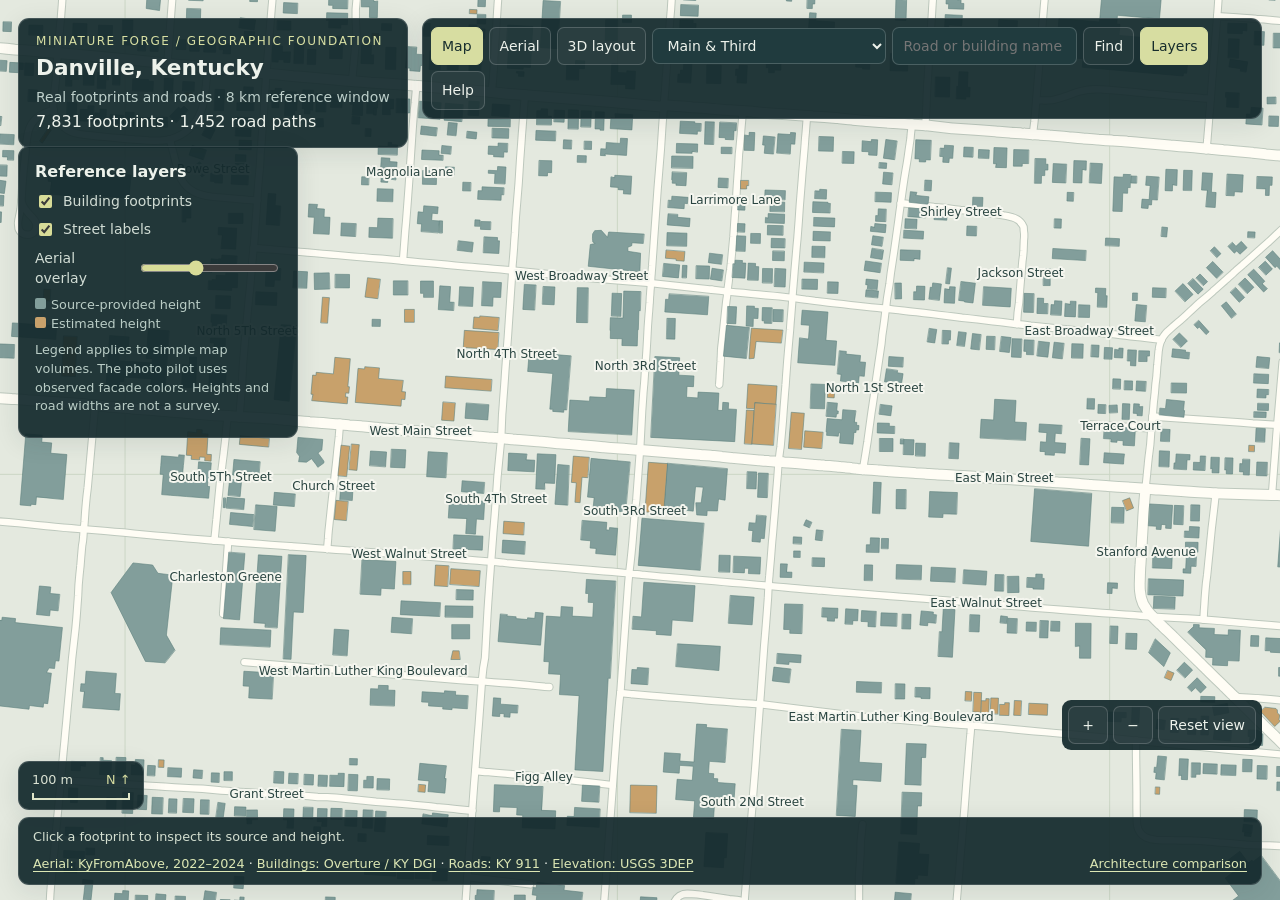
==== commit b261cb82: "Publish Miniature Forge outdoor walkthrough" ====
--- a/danville-map/index.html
+++ b/danville-map/index.html
@@ -7,14 +7,15 @@
 </style></head><body>
 <canvas id="map" tabindex="0" aria-label="Danville map and aerial reference"></canvas><canvas id="three" tabindex="0" aria-label="Three-dimensional map-aligned footprint preview" hidden></canvas>
 <header><div class="brand">MINIATURE FORGE / GEOGRAPHIC FOUNDATION</div><h1>Danville, Kentucky</h1><p>Real footprints and roads · 8 km reference window</p><span id="counts">Loading geographic snapshot…</span></header>
-<nav aria-label="Map controls"><button id="map-button" class="active">Map</button><button id="aerial-button">Aerial</button><button id="three-button">3D layout</button><select id="checkpoint" aria-label="Map area"><option value="downtown">Main &amp; Third</option><option value="city">Whole reference area</option><option value="campus">Centre College area</option><option value="south">South Danville</option></select><form id="search-form"><input id="search" aria-label="Search mapped road or building" placeholder="Road or building name"><button type="submit">Find</button></form><button id="layers-button" class="active">Layers</button><button id="help">Help</button></nav>
-<aside id="layers"><h2>Reference layers</h2><label><input id="footprints" type="checkbox" checked> Building footprints</label><label><input id="labels" type="checkbox" checked> Street labels</label><label>Aerial overlay <input id="opacity" type="range" min="0" max="90" value="35" aria-label="Footprint opacity over aerial"></label><p><span class="legend source-height"></span>Source-provided height<br><span class="legend estimated-height"></span>Estimated height</p><p>Footprints show the source geometry; heights and road widths are not a survey.</p><div id="three-tools" hidden><label><input id="terrain" type="checkbox" checked> USGS terrain</label><label><input id="three-aerial" type="checkbox"> Aerial on terrain</label><button id="orbit-button">Orbit</button><button id="fly-button">Fly</button></div></aside>
-<aside id="selection" hidden><button id="close-selection" aria-label="Close building details">Close</button><h2 id="building-name"></h2><p id="building-height"></p><p id="building-coordinates"></p><p id="building-id"></p><p>Footprint source: Overture Maps via Kentucky DGI.</p><button id="focus-building">Inspect in 3D</button></aside>
+<nav aria-label="Map controls"><button id="map-button" class="active">Map</button><button id="aerial-button">Aerial</button><button id="three-button">3D layout</button><select id="checkpoint" aria-label="Map area"><option value="pilot">Photo-modeled Main Street</option><option value="downtown" selected>Main &amp; Third</option><option value="city">Whole reference area</option><option value="campus">Centre College area</option><option value="south">South Danville</option></select><form id="search-form"><input id="search" aria-label="Search mapped road or building" placeholder="Road or building name"><button type="submit">Find</button></form><button id="layers-button" class="active">Layers</button><button id="help">Help</button></nav>
+<aside id="layers"><h2>Reference layers</h2><label><input id="footprints" type="checkbox" checked> Building footprints</label><label><input id="labels" type="checkbox" checked> Street labels</label><label>Aerial overlay <input id="opacity" type="range" min="0" max="90" value="35" aria-label="Footprint opacity over aerial"></label><p><span class="legend source-height"></span>Source-provided height<br><span class="legend estimated-height"></span>Estimated height</p><p>Legend applies to simple map volumes. The photo pilot uses observed facade colors. Heights and road widths are not a survey.</p><div id="three-tools" hidden><label><input id="terrain" type="checkbox" checked> USGS terrain</label><label><input id="three-aerial" type="checkbox"> Aerial on terrain</label><button id="orbit-button">Orbit</button><button id="fly-button">Fly</button></div></aside>
+<aside id="selection" hidden><button id="close-selection" aria-label="Close building details">Close</button><h2 id="building-name"></h2><p id="building-model"></p><p id="building-height"></p><p id="building-coordinates"></p><p id="building-id"></p><p>Footprint source: Overture Maps via Kentucky DGI.</p><button id="focus-building">Inspect in 3D</button></aside>
 <div class="view-tools" aria-label="View navigation"><button id="zoom-in" aria-label="Zoom in">+</button><button id="zoom-out" aria-label="Zoom out">−</button><button id="reset-view">Reset view</button></div><div class="scale"><span class="north">N ↑</span><span id="scale-text">200 m</span><div id="scale-line"></div></div>
 <footer><p id="status">Loading…</p><p><a href="https://kyfromabove.ky.gov/">Aerial: KyFromAbove, 2022–2024</a> · <a href="https://www.arcgis.com/home/item.html?id=53f4e3587a1f4e8b9d1ba93a25a94da4">Buildings: Overture / KY DGI</a> · <a href="https://kygisserver.ky.gov/arcgis/rest/services/WGS84WM_Services/Ky_911_Road_Centerlines_WGS84WM/MapServer">Roads: KY 911</a> · <a href="https://www.usgs.gov/3d-elevation-program">Elevation: USGS 3DEP</a></p><span id="coordinates"></span><a href="../voxel-lab/">Architecture comparison</a></footer>
 <section id="loading" role="status"><h2>Loading Danville</h2><p id="loading-message">Unpacking the geographic snapshot…</p></section>
-<aside id="help-panel" hidden><h2>Build the town on its real layout</h2><p>Drag to pan the map; scroll or pinch to zoom. Switch to Aerial to compare the footprint positions with official orthophotography. The opacity slider fades footprint overlays. Click a footprint in Map, Aerial or 3D layout to inspect its height basis and coordinates.</p><p>3D layout generates actual polygonal building volumes and a sampled terrain mesh. Drag to orbit, scroll to zoom, Shift-drag to pan. Click a building to highlight it and inspect its source; Inspect in 3D centres a close orbit on that building. The + / − controls zoom and Reset view returns downtown. Fly uses W A S D, Q / E for height and Shift for speed. The 3D aerial checkbox applies the same georeferenced image to the terrain.</p><p>This is a geographic massing preview. Facades, roof shapes, bridges and detailed street furniture are not reconstructed. Source height fields may themselves be estimates; orange buildings use a floor-count estimate or a six-metre fallback. Road ribbons have schematic widths. The 129 × 129 elevation grid samples the terrain at roughly 62 metres, with no vertical exaggeration.</p><p>The 8 × 8 km window is not the municipal boundary. The imagery is a saved reference from the 2022–2024 Phase 3 program, not a live satellite feed. Footprints and imagery may differ in capture date and roof/ground alignment.</p><p>Aerial imagery is loaded only when requested. Default map geometry and terrain are local, reproducible data. <a href="./snapshot-report.json">Snapshot provenance</a> · <a href="./town-data.json">Download map data</a> · <a href="./EARCUT-LICENSE">Triangulator license</a></p><button id="close-help">Explore</button></aside>
-<script type="module">
+<aside id="help-panel" hidden><h2>Build the town on its real layout</h2><p>Drag to pan the map; scroll or pinch to zoom. Switch to Aerial to compare the footprint positions with official orthophotography. The opacity slider fades footprint overlays. Click a footprint in Map, Aerial or 3D layout to inspect its height basis and coordinates.</p><p>3D layout generates actual polygonal building volumes and a sampled terrain mesh. Drag to orbit, scroll to zoom, Shift-drag to pan. Click a building to highlight it and inspect its source; Inspect in 3D centres a close orbit on that building. The + / − controls zoom and Reset view returns downtown. Fly uses W A S D, Q / E for height and Shift for speed. The 3D aerial checkbox applies the same georeferenced image to the terrain.</p><p>The Photo-modeled Main Street checkpoint contains seven facade sections and the courthouse, interpreted from a 26 February 2024 KyFromAbove angled aerial photograph. Opening sizes and heights are estimates; rear elevations and ornament are simplified. Elsewhere this is a geographic massing preview; detailed architecture is not reconstructed. Source height fields may themselves be estimates; orange buildings use a floor-count estimate or a six-metre fallback. Road ribbons have schematic widths. The 129 × 129 elevation grid samples the terrain at roughly 62 metres, with no vertical exaggeration.</p><p>The 8 × 8 km window is not the municipal boundary. The imagery is a saved reference from the 2022–2024 Phase 3 program, not a live satellite feed. Footprints and imagery may differ in capture date and roof/ground alignment.</p><p>Aerial imagery is loaded only when requested. Default map geometry and terrain are local, reproducible data. <a href="./architecture-reference.jpg">2024 pilot reference</a> · <a href="./architecture.json">Architecture parameters and provenance</a> · <a href="./snapshot-report.json">Snapshot provenance</a> · <a href="./town-data.json">Download map data</a> · <a href="./EARCUT-LICENSE">Triangulator license</a></p><button id="close-help">Explore</button></aside>
+<script type="module">const mapArchitectureRecipe={"version":1,"status":"Photo-interpreted pilot, not a measured survey","reference":{"provider":"KyFromAbove / Kentucky DGI","date":"2024-02-26","shot":"Fwd_10047_11258","url":"https://kyfromabove.s3.amazonaws.com/imagery/obliques/Phase3/KY_KYAPED_2024_Season1_3IN/Fwd_10047_11258.tif","license":"KYAPED public-domain distribution policy","policy":"https://kygeonet.ky.gov/kyfromabove/pdfs/KyFromAboveDistributionPolicy.pdf"},"row":{"id":"1cc940e6-fc2e-4522-a4ac-40ee4ba848c7","name":"Main Street west of Third · seven facade sections","frontStart":[-49.9,-43.8],"frontEnd":[14.6,-40.3],"sections":[{"width":7.6,"height":5.7,"color":[0.72,0.71,0.61],"bays":3,"floors":1,"roofColor":[0.22,0.24,0.23]},{"width":15,"height":13.1,"color":[0.78,0.77,0.68],"bays":7,"floors":3,"arched":true,"roofColor":[0.77,0.78,0.73]},{"width":8.2,"height":12.2,"color":[0.58,0.56,0.43],"bays":4,"floors":3,"roofColor":[0.23,0.25,0.24]},{"width":6.3,"height":11.6,"color":[0.64,0.35,0.28],"bays":3,"floors":3,"roofColor":[0.73,0.73,0.68]},{"width":12.8,"height":8.1,"color":[0.6,0.59,0.49],"bays":4,"floors":2,"piers":true,"roofColor":[0.74,0.75,0.7]},{"width":7.3,"height":10.2,"color":[0.27,0.2,0.17],"bays":4,"floors":3,"roofColor":[0.65,0.66,0.61]},{"width":7.4,"height":10.5,"color":[0.48,0.61,0.62],"bays":4,"floors":3,"roofColor":[0.73,0.74,0.68]}]},"courthouse":{"id":"c2510797-863b-4c4c-8e1a-570a774af824","name":"Boyle County Courthouse","front":[-60.2,-64.8],"width":17,"depth":39,"eaveHeight":12.2,"roofRise":3.3,"towerHeight":32,"rotation":0.081,"brick":[0.47,0.24,0.17]},"uncertainty":["Facade divisions, heights and opening dimensions interpreted from the 2024 image; no survey measurements.","Rear facades and hidden roof hardware simplified.","Seven facade sections share one source footprint; names of current tenants are not asserted.","Courthouse clock hands and ornamental details simplified."]};
+
 // ../procedural/math.mjs
 // Column-major matrices, right-handed world, metres, Y up.
 const sub=(a,b)=>a.map((v,i)=>v-b[i]);
@@ -732,7 +733,89 @@
 }
 function pickBuilding(data,x,z){for(const b of data.buildings){const box=b.bounds;if(x<box[0]||x>box[2]||z<box[1]||z>box[3])continue;let inside=false;for(const ring of b.rings)if(contains(ring,x,z))inside=!inside;if(inside)return b;}return null;}
 
+// architecture.mjs
+
+// Parameterized architectural mesh kit. Metres, Y up. Openings are holes,
+// with thickness, reveals and inset glazing rather than rectangles on walls.
+function architectureKit(base,origin=[0,0],rotation=0){
+ const vertices=[],parts=[],stone=[.82,.81,.72],glass=[.13,.23,.25],roof=[.26,.28,.27];
+ const ca=Math.cos(rotation),sa=Math.sin(rotation);
+ const world=p=>[origin[0]+p[0]*ca-p[2]*sa,base+p[1],origin[1]+p[0]*sa+p[2]*ca];
+ function triangle(a,b,c,color,kind=5){a=world(a);b=world(b);c=world(c);const u=b.map((v,i)=>v-a[i]),v=c.map((n,i)=>n-a[i]),n=[u[1]*v[2]-u[2]*v[1],u[2]*v[0]-u[0]*v[2],u[0]*v[1]-u[1]*v[0]],l=Math.hypot(...n);if(l<1e-8)return;for(const p of[a,b,c])vertices.push(...p,...n.map(v=>v/l),...color,kind,base);}
+ function quad(a,b,c,d,color,kind){triangle(a,b,c,color,kind);triangle(a,c,d,color,kind);}
+ function box(x,y,z,w,h,d,color=stone,kind=5){const a=[x-w/2,y,z-d/2],b=[x+w/2,y,z-d/2],c=[x+w/2,y,z+d/2],e=[x-w/2,y,z+d/2],A=a.map((v,i)=>i===1?v+h:v),B=b.map((v,i)=>i===1?v+h:v),C=c.map((v,i)=>i===1?v+h:v),E=e.map((v,i)=>i===1?v+h:v);quad(a,A,B,b,color,kind);quad(b,B,C,c,color,kind);quad(c,C,E,e,color,kind);quad(e,E,A,a,color,kind);quad(A,E,C,B,color,kind);quad(e,a,b,c,color,kind);}
+ function section(name,fn){const start=vertices.length/11;fn();parts.push({name,start,count:vertices.length/11-start});}
+ function archShape(x,y,w,h,arched){const r=w/2,shoulder=h-r,ps=[[x-w/2,y],[x+w/2,y]];if(arched){for(let k=0;k<=12;k++){const a=k/12*Math.PI;ps.push([x+Math.cos(a)*r,y+shoulder+Math.sin(a)*r]);}}else ps.push([x+w/2,y+h],[x-w/2,y+h]);return ps;}
+ function wall(x,y,z,w,h,openings,color,brick=false){
+  const outer=[[x,y],[x+w,y],[x+w,y+h],[x,y+h]],holes=openings.map(o=>archShape(o.x,o.y,o.w,o.h,o.arch));
+  for(const t of triangulateRings([outer,...holes.map(p=>[...p].reverse())]))triangle(...t.map(p=>[p[0],p[1],z]),color,brick?4:5);
+  for(let index=0;index<holes.length;index++){const points=holes[index],o=openings[index];
+   for(let k=0;k<points.length;k++){const a=points[k],b=points[(k+1)%points.length],dx=b[0]-a[0],dy=b[1]-a[1],len=Math.hypot(dx,dy),nx=dy/len*.075,ny=-dx/len*.075;
+    quad([a[0],a[1],z],[b[0],b[1],z],[b[0],b[1],z-.22],[a[0],a[1],z-.22],stone);
+    quad([a[0],a[1],z+.025],[b[0],b[1],z+.025],[b[0]+nx,b[1]+ny,z+.025],[a[0]+nx,a[1]+ny,z+.025],stone);
+   }
+   for(const t of triangulateRings([points]))triangle(...t.map(p=>[p[0],p[1],z-.23]),glass,6);
+   box(o.x,o.y-.09,z+.04,o.w+.24,.12,.36);
+   box(o.x,o.y,z-.13,.055,o.h,.07,stone);
+   box(o.x,o.y+o.h*.49,z-.13,o.w,.055,.07,stone);
+  }
+ }
+ function lathe(x,z,profile,color,sides=24,kind=5){for(let j=1;j<profile.length;j++)for(let k=0;k<sides;k++){const a=k/sides*Math.PI*2,b=(k+1)/sides*Math.PI*2,[r,y]=profile[j-1],[R,Y]=profile[j];quad([x+r*Math.cos(a),y,z+r*Math.sin(a)],[x+R*Math.cos(a),Y,z+R*Math.sin(a)],[x+R*Math.cos(b),Y,z+R*Math.sin(b)],[x+r*Math.cos(b),y,z+r*Math.sin(b)],color,kind);}}
+ function hip(x,z,w,d,y,rise,color=roof){if(w>d){const a=[x-w/2,y,z-d/2],b=[x+w/2,y,z-d/2],c=[x+w/2,y,z+d/2],e=[x-w/2,y,z+d/2],p=[x-w/2+d/2,y+rise,z],q=[x+w/2-d/2,y+rise,z];quad(a,p,q,b,color);triangle(b,q,c,color);quad(c,q,p,e,color);triangle(e,p,a,color);return;}const a=[x-w/2,y,z-d/2],b=[x+w/2,y,z-d/2],c=[x+w/2,y,z+d/2],e=[x-w/2,y,z+d/2],p=[x,y+rise,z-d/2+w/2],q=[x,y+rise,z+d/2-w/2];triangle(a,p,b,color);quad(b,p,q,c,color);triangle(c,q,e,color);quad(e,q,p,a,color);}
+ return{vertices,parts,stone,glass,roof,triangle,quad,box,section,wall,lathe,hip};
+}
+
+function detailedBuilding(data,building,recipe){
+ const datum=elevationAt(data,0,0),base=Math.max(...building.rings.flat().map(p=>elevationAt(data,...p)-datum));
+ if(building.id===recipe.row.id){const r=recipe.row,[a,b]=[r.frontStart,r.frontEnd],length=Math.hypot(b[0]-a[0],b[1]-a[1]),rotation=Math.atan2(b[1]-a[1],b[0]-a[0]),kit=architectureKit(base,a,rotation),{box,wall,section,stone}=kit;let start=0;
+  const dir=[Math.cos(rotation),Math.sin(rotation)],normal=[-dir[1],dir[0]],total=r.sections.reduce((s,c)=>s+c.width,0);
+  const local=building.rings[0].map(p=>{const x=p[0]-a[0],z=p[1]-a[1];return[x*dir[0]+z*dir[1],x*normal[0]+z*normal[1]];});
+  function clip(points,bound,greater){const result=[];for(let i=0;i<points.length;i++){const p=points[i],q=points[(i+1)%points.length],inside=(p[0]-bound)*(greater?1:-1)>=-1e-7,next=(q[0]-bound)*(greater?1:-1)>=-1e-7;if(inside)result.push(p);if(inside!==next){const t=(bound-p[0])/(q[0]-p[0]);result.push([bound,p[1]+t*(q[1]-p[1])]);}}return result;}
+  for(const [i,s]of r.sections.entries()){const width=s.width/total*length,end=start+width,poly=clip(clip(local,start,true),end,false),height=s.height;
+   section('main-street-'+(i+1),()=>{
+    for(const t of triangulateRings([poly])){let [a,b,c]=t.map(p=>[p[0],height-.25,p[1]]);if((b[2]-a[2])*(c[0]-a[0])-(b[0]-a[0])*(c[2]-a[2])<0)[b,c]=[c,b];kit.triangle(a,b,c,s.roofColor||kit.roof);}
+    for(let k=0;k<poly.length;k++){const p=poly[k],q=poly[(k+1)%poly.length];if(Math.abs(p[1])<.03&&Math.abs(q[1])<.03)continue;kit.quad([p[0],0,p[1]],[q[0],0,q[1]],[q[0],height,p[1]===q[1]?p[1]:q[1]],[p[0],height,p[1]],s.color,4);}
+    const openings=[];const bay=width/s.bays,upperStart=s.floors===3?4.5:4.4;
+    for(let floor=1;floor<s.floors;floor++)for(let n=0;n<s.bays;n++)openings.push({x:start+(n+.5)*bay,y:upperStart+(floor-1)*3.4,w:Math.min(1.18,bay*.55),h:s.floors===3?2.5:2.35,arch:!!s.arched});
+    const groundBays=s.piers?3:Math.max(2,Math.round(width/3));for(let n=0;n<groundBays;n++)openings.push({x:start+(n+.5)*width/groundBays,y:.22,w:width/groundBays-.38,h:3.05});
+    wall(start,0,0,width,height,openings,s.color,i===3||i===5);
+    box(start+width/2,3.6,.06,width,.28,.32,stone);
+    box(start+width/2,height-.5,.10,width+.12,.20,.48,stone);box(start+width/2,height-.25,.14,width+.24,.18,.64,stone);
+    // Four real thickness parapet edges, following the clipped source roof.
+    for(let k=0;k<poly.length;k++){const p=poly[k],q=poly[(k+1)%poly.length],dx=q[0]-p[0],dz=q[1]-p[1],l=Math.hypot(dx,dz);if(l<.01)continue;const nx=-dz/l*.13,nz=dx/l*.13;kit.quad([p[0],height,p[1]],[q[0],height,q[1]],[q[0]+nx,height,q[1]+nz],[p[0]+nx,height,p[1]+nz],stone);}
+   });start=end;
+  }return{vertices:new Float32Array(kit.vertices),parts:kit.parts,base};
+ }
+ if(building.id!==recipe.courthouse.id)return null;
+ const r=recipe.courthouse,k=architectureKit(base,r.front,r.rotation),{box,wall,section,lathe,hip,stone,glass,roof}=k,w=r.width,h=r.eaveHeight,d=r.depth,brick=r.brick;
+ section('courthouse-main',()=>{
+  const holes=[];for(let j=0;j<3;j++)holes.push({x:(j-1)*3.8,y:.35,w:1.8,h:3.3,arch:true});for(let j=0;j<3;j++)holes.push({x:(j-1)*3.8,y:5.1,w:1.6,h:4.2,arch:false});wall(-w/2,0,0,w,h,holes,brick,true);
+  // Side elevations use rotated kits so every window is an actual opening.
+  for(const sign of[-1,1]){const localOrigin=[r.front[0]+Math.cos(r.rotation)*sign*w/2,r.front[1]+Math.sin(r.rotation)*sign*w/2],side=architectureKit(base,localOrigin,r.rotation-sign*Math.PI/2);const windows=[];for(let floor=0;floor<2;floor++)for(let j=0;j<7;j++)windows.push({x:(j+.5)*d/7*sign,y:floor?5.6:.7,w:1.45,h:floor?3.5:2.7,arch:floor===1});side.wall(sign<0?-d:0,0,0,d,h,windows,brick,true);k.vertices.push(...side.vertices);}
+  box(0,0,-d,w,h,.35,brick,4);hip(0,-d/2,w+.6,d+.6,h,r.roofRise);
+  box(0,h-.45,-d/2,w+.45,.4,d+.5,stone); // replaced below with perimeter bands, no roof slab above windows
+ });
+ // Rear transverse annex seen in the aerial. Geometry remains inside the source extent.
+ section('courthouse-rear-annex',()=>{const openings=[];for(let j=0;j<10;j++)for(let floor=0;floor<2;floor++)openings.push({x:-27+j*3.3,y:1+floor*4,w:1.05,h:2.25});wall(-29.5,0,-40,37,10.1,openings,brick,true);box(-11,0,-54,37,10.1,.3,brick,4);box(-29.5,0,-47,.3,10.1,14,brick,4);box(7.5,0,-47,.3,10.1,14,brick,4);hip(-11,-47,37.6,14.6,10.1,2.4);});
+ section('courthouse-portico',()=>{
+  box(0,0,1.5,13.6,.25,3.4);box(0,4.55,1.25,13.5,.42,2.9);
+  for(const x of[-5.4,-1.8,1.8,5.4]){lathe(x,2.4,[[.45,4.9],[.45,5.15],[.29,5.3],[.25,10.9],[.43,11.03],[.47,11.3]],stone,16);box(x,0,1.5,.68,4.5,2.6,stone);}
+  box(0,11.3,1.4,13.8,.5,3.3);k.triangle([-7.1,11.8,3.1],[7.1,11.8,3.1],[0,14.1,3.1],stone);k.triangle([-6.1,12.0,3.12],[6.1,12.0,3.12],[0,13.75,3.12],[.53,.54,.49]);
+ });
+ section('courthouse-clock-tower',()=>{
+  lathe(0,-10,[[4.4,14],[4.4,15],[3.7,15.4],[3.7,23.7],[4.0,24],[4.0,24.5],[3.45,24.8],[3.45,26.9],[3.8,27.2]],stone,8);
+  // Recessed vertical openings on eight tower faces.
+  for(let j=0;j<8;j++){const a=j/8*Math.PI*2+Math.PI/8,nx=Math.cos(a),nz=Math.sin(a),tx=-nz,tz=nx;const towerPoint=(x,y,depth)=>[nx*depth+tx*x,y,-10+nz*depth+tz*x];k.quad(towerPoint(-.55,17,3.48),towerPoint(.55,17,3.48),towerPoint(.55,22,3.48),towerPoint(-.55,22,3.48),glass,6);
+   const center=towerPoint(0,25.75,3.26);for(let q=0;q<32;q++){const A=q/32*Math.PI*2,B=(q+1)/32*Math.PI*2;k.triangle(center,towerPoint(Math.cos(A)*.84,25.75+Math.sin(A)*.84,3.27),towerPoint(Math.cos(B)*.84,25.75+Math.sin(B)*.84,3.27),[.10,.12,.13]);}
+   for(const [dx,dy]of[[0,.55],[.42,-.22]])k.quad(towerPoint(-.035,25.75,3.29),towerPoint(.035,25.75,3.29),towerPoint(dx+.035,25.75+dy,3.29),towerPoint(dx-.035,25.75+dy,3.29),stone);
+  }
+  const dome=[];for(let j=0;j<=12;j++){const a=j/12*Math.PI/2;dome.push([3.65*Math.cos(a),27.2+2.9*Math.sin(a)]);}lathe(0,-10,dome,[.26,.39,.34],32);
+  lathe(0,-10,[[.8,30],[.8,30.2],[.42,30.2],[.42,31.6],[.65,31.7],[0,32.5]],stone,8);lathe(0,-10,[[.045,32.4],[.045,34]],roof,8);
+ });return{vertices:new Float32Array(k.vertices),parts:k.parts,base};
+}
+
 // mesh.mjs
+
 
 function buildMapMeshes(data){const terrain=[],roads=[],buildings=[],origin=elevationAt(data,0,0);let invalid=0;
  const point=(x,z,offset=0)=>[x,elevationAt(data,x,z)-origin+offset,z];
@@ -740,7 +823,7 @@
  function groundTri(target,a,b,c,color,type){if((b[2]-a[2])*(c[0]-a[0])-(b[0]-a[0])*(c[2]-a[2])<0)[b,c]=[c,b];tri(target,a,b,c,color,type);}
  const N=128,b=data.bounds;for(let j=0;j<(data.skipTerrain?0:N);j++)for(let i=0;i<N;i++){const x=b[0]+i/N*(b[2]-b[0]),z=b[1]+j/N*(b[3]-b[1]),xx=b[0]+(i+1)/N*(b[2]-b[0]),zz=b[1]+(j+1)/N*(b[3]-b[1]);const a=point(x,z),c=point(xx,zz);groundTri(terrain,a,point(xx,z),c,[.47,.57,.43],0);groundTri(terrain,a,c,point(x,zz),[.47,.57,.43],0);}
  for(const road of data.roads){const width=/main|lexington|stanford|perryville|bypass|highway/i.test(road.name)?10:6.5;for(let j=1;j<road.points.length;j++){const a=road.points[j-1],c=road.points[j],length=Math.hypot(c[0]-a[0],c[1]-a[1]);if(length<.1)continue;const nx=-(c[1]-a[1])/length*width/2,nz=(c[0]-a[0])/length*width/2,steps=Math.max(1,Math.ceil(length/30));for(let k=0;k<steps;k++){const p=a.map((x,i)=>x+(c[i]-x)*k/steps),q=a.map((x,i)=>x+(c[i]-x)*(k+1)/steps),A=point(p[0]+nx,p[1]+nz,.32),B=point(p[0]-nx,p[1]-nz,.32),C=point(q[0]-nx,q[1]-nz,.32),D=point(q[0]+nx,q[1]+nz,.32);groundTri(roads,A,B,C,[.29,.32,.33],3);groundTri(roads,A,C,D,[.29,.32,.33],3);}}}
- for(const building of data.buildings){const topBase=Math.max(...building.rings.flat().map(p=>elevationAt(data,...p)-origin)),top=topBase+building.height,known=building.heightBasis==='source-height',roof=known?[.66,.68,.65]:[.75,.56,.32],wall=known?[.60,.64,.61]:[.69,.52,.32];let triangles;try{triangles=triangulateRings(building.rings);}catch{invalid++;continue;}
+ for(const building of data.buildings){const detailed=data.architecture?detailedBuilding(data,building,data.architecture):null;if(detailed){for(const v of detailed.vertices)buildings.push(v);continue;}const topBase=Math.max(...building.rings.flat().map(p=>elevationAt(data,...p)-origin)),top=topBase+building.height,known=building.heightBasis==='source-height',roof=known?[.66,.68,.65]:[.75,.56,.32],wall=known?[.60,.64,.61]:[.69,.52,.32];let triangles;try{triangles=triangulateRings(building.rings);}catch{invalid++;continue;}
   for(const t of triangles){let [a,b,c]=t.map(p=>[p[0],top,p[1]]);if((b[2]-a[2])*(c[0]-a[0])-(b[0]-a[0])*(c[2]-a[2])<0)[b,c]=[c,b];tri(buildings,a,b,c,roof,1,[topBase,topBase,topBase]);}
   for(const ring of building.rings)for(let k=0;k<ring.length;k++){const p=ring[k],q=ring[(k+1)%ring.length],a=point(p[0],p[1],-.25),b=point(q[0],q[1],-.25),c=[q[0],top,q[1]],d=[p[0],top,p[1]];tri(buildings,a,c,b,wall,2,[a[1],topBase,b[1]]);tri(buildings,a,d,c,wall,2,[a[1],topBase,topBase]);}
  }
@@ -780,8 +863,9 @@
 const mapFS=`#version 300 es
 precision highp float;
 in vec3 world,n,base;flat in int type;in float logDepth;out vec4 outColor;
-uniform sampler2D cityImage,detailImage;uniform bool aerial,detailReady,selectedPass;uniform vec4 bounds,detailBounds;uniform float logFar;
-void main(){if(world.x<bounds.x||world.z<bounds.y||world.x>bounds.z||world.z>bounds.w)discard;vec3 c=base;if(type==0&&aerial){vec2 uv=(world.xz-bounds.xy)/(bounds.zw-bounds.xy);c=texture(cityImage,uv).rgb;if(detailReady&&world.x>detailBounds.x&&world.z>detailBounds.y&&world.x<detailBounds.z&&world.z<detailBounds.w)c=texture(detailImage,(world.xz-detailBounds.xy)/(detailBounds.zw-detailBounds.xy)).rgb;outColor=vec4(c,1);}else{float light=.48+.52*max(dot(normalize(n),normalize(vec3(-.45,.85,.35))),0.);outColor=vec4(c*light,1);}if(selectedPass)outColor=vec4(mix(outColor.rgb,vec3(1.,.65,.12),.78),1);gl_FragDepth=log2(logDepth)*logFar;}`;
+uniform sampler2D cityImage,detailImage;uniform bool aerial,detailReady,selectedPass;uniform vec4 bounds,detailBounds;uniform float logFar;uniform vec3 cameraEye;
+void main(){if(world.x<bounds.x||world.z<bounds.y||world.x>bounds.z||world.z>bounds.w)discard;vec3 c=base;if(type==0&&aerial){vec2 uv=(world.xz-bounds.xy)/(bounds.zw-bounds.xy);c=texture(cityImage,uv).rgb;if(detailReady&&world.x>detailBounds.x&&world.z>detailBounds.y&&world.x<detailBounds.z&&world.z<detailBounds.w)c=texture(detailImage,(world.xz-detailBounds.xy)/(detailBounds.zw-detailBounds.xy)).rgb;outColor=vec4(c,1);}else{if(type==4){vec2 brickUV=vec2(dot(world.xz,normalize(vec2(abs(n.z)+.0001,abs(n.x)+.0001))),world.y);float row=floor(brickUV.y/.075);vec2 cell=vec2(brickUV.x/.23+mod(row,2.)*.5,brickUV.y/.075);vec2 f=fract(cell);float edge=min(min(f.x,1.-f.x)*.23,min(f.y,1.-f.y)*.075);float aa=max(fwidth(brickUV.x),fwidth(brickUV.y));float joint=1.-smoothstep(.002,.005+aa,edge);float variation=fract(sin(dot(floor(cell),vec2(127.1,311.7)))*43758.5453);c*=.90+.18*variation;c=mix(c,vec3(.43,.39,.32),joint*.65);}if(type==6){vec3 viewDirection=normalize(cameraEye-world);float fresnel=pow(1.-abs(dot(normalize(n),viewDirection)),5.);c=mix(c,vec3(.64,.76,.79),.25+fresnel*.65);}
+ float light=.48+.52*max(dot(normalize(n),normalize(vec3(-.45,.85,.35))),0.);outColor=vec4(c*light,1);}if(selectedPass)outColor=vec4(mix(outColor.rgb,vec3(1.,.65,.12),.78),1);gl_FragDepth=log2(logDepth)*logFar;}`;
 class MapRenderer {
  constructor(canvas,meshes,data){const gl=this.gl=canvas.getContext('webgl2',{antialias:true,alpha:false,powerPreference:'high-performance'});if(!gl)throw Error('WebGL2 is unavailable');this.canvas=canvas;this.data=data;this.buffers={};
   const shader=(type,code)=>{const s=gl.createShader(type);gl.shaderSource(s,code);gl.compileShader(s);if(!gl.getShaderParameter(s,gl.COMPILE_STATUS))throw Error(gl.getShaderInfoLog(s));return s;};const program=this.program=gl.createProgram();gl.attachShader(program,shader(gl.VERTEX_SHADER,mapVS));gl.attachShader(program,shader(gl.FRAGMENT_SHADER,mapFS));gl.linkProgram(program);if(!gl.getProgramParameter(program,gl.LINK_STATUS))throw Error(gl.getProgramInfoLog(program));
@@ -791,12 +875,12 @@
  }
  selection(vertices){const gl=this.gl;if(!this.selectionBuffer){const vao=gl.createVertexArray(),buffer=gl.createBuffer();gl.bindVertexArray(vao);gl.bindBuffer(gl.ARRAY_BUFFER,buffer);for(const [i,size,offset]of[[0,3,0],[1,3,12],[2,3,24],[3,1,36],[4,1,40]]){gl.enableVertexAttribArray(i);gl.vertexAttribPointer(i,size,gl.FLOAT,false,44,offset);}this.selectionBuffer={vao,buffer,count:0};}gl.bindBuffer(gl.ARRAY_BUFFER,this.selectionBuffer.buffer);gl.bufferData(gl.ARRAY_BUFFER,vertices,gl.DYNAMIC_DRAW);this.selectionBuffer.count=vertices.length/11;}
  image(key,image){const gl=this.gl;gl.bindTexture(gl.TEXTURE_2D,this.textures[key]);gl.pixelStorei(gl.UNPACK_FLIP_Y_WEBGL,false);gl.texImage2D(gl.TEXTURE_2D,0,gl.RGBA,gl.RGBA,gl.UNSIGNED_BYTE,image);gl.generateMipmap(gl.TEXTURE_2D);gl.texParameteri(gl.TEXTURE_2D,gl.TEXTURE_MIN_FILTER,gl.LINEAR_MIPMAP_LINEAR);gl.texParameteri(gl.TEXTURE_2D,gl.TEXTURE_MAG_FILTER,gl.LINEAR);gl.texParameteri(gl.TEXTURE_2D,gl.TEXTURE_WRAP_S,gl.CLAMP_TO_EDGE);gl.texParameteri(gl.TEXTURE_2D,gl.TEXTURE_WRAP_T,gl.CLAMP_TO_EDGE);}
- render(eye,target,options){const gl=this.gl,c=this.canvas,ratio=Math.min(devicePixelRatio,1.5);const w=Math.round(innerWidth*ratio),h=Math.round(innerHeight*ratio);if(c.width!==w||c.height!==h){c.width=w;c.height=h;}gl.viewport(0,0,w,h);gl.clearColor(.67,.76,.79,1);gl.clear(gl.COLOR_BUFFER_BIT|gl.DEPTH_BUFFER_BIT);gl.enable(gl.DEPTH_TEST);gl.disable(gl.CULL_FACE);gl.useProgram(this.program);this.vp=mul(perspective(55*Math.PI/180,w/h,.5,50000),lookAt(eye,target));const loc=n=>gl.getUniformLocation(this.program,n);gl.uniformMatrix4fv(loc('vp'),false,this.vp);gl.uniform1f(loc('logFar'),1/Math.log2(50001));gl.uniform1f(loc('terrainScale'),options.terrain?1:0);gl.uniform4fv(loc('bounds'),this.data.bounds);gl.uniform4fv(loc('detailBounds'),this.data.imagery.downtownBounds);gl.uniform1i(loc('aerial'),options.aerial);gl.uniform1i(loc('detailReady'),!!options.detail);
+ render(eye,target,options){const gl=this.gl,c=this.canvas,ratio=Math.min(devicePixelRatio,1.5);const w=Math.round(innerWidth*ratio),h=Math.round(innerHeight*ratio);if(c.width!==w||c.height!==h){c.width=w;c.height=h;}gl.viewport(0,0,w,h);gl.clearColor(.67,.76,.79,1);gl.clear(gl.COLOR_BUFFER_BIT|gl.DEPTH_BUFFER_BIT);gl.enable(gl.DEPTH_TEST);gl.disable(gl.CULL_FACE);gl.useProgram(this.program);this.vp=mul(perspective(55*Math.PI/180,w/h,.5,50000),lookAt(eye,target));const loc=n=>gl.getUniformLocation(this.program,n);gl.uniformMatrix4fv(loc('vp'),false,this.vp);gl.uniform3fv(loc('cameraEye'),eye);gl.uniform1f(loc('logFar'),1/Math.log2(50001));gl.uniform1f(loc('terrainScale'),options.terrain?1:0);gl.uniform4fv(loc('bounds'),this.data.bounds);gl.uniform4fv(loc('detailBounds'),this.data.imagery.downtownBounds);gl.uniform1i(loc('aerial'),options.aerial);gl.uniform1i(loc('detailReady'),!!options.detail);
   for(const [i,key]of['city','detail'].entries()){gl.activeTexture(gl.TEXTURE0+i);gl.bindTexture(gl.TEXTURE_2D,this.textures[key]);gl.uniform1i(loc(key==='city'?'cityImage':'detailImage'),i);}gl.uniform1i(loc('selectedPass'),false);let draws=0;for(const name of['terrain','roads','buildings']){if(name==='buildings'&&!options.buildings||name==='roads'&&options.aerial)continue;const b=this.buffers[name];gl.bindVertexArray(b.vao);gl.drawArrays(gl.TRIANGLES,0,b.count);draws++;}if(options.buildings&&this.selectionBuffer?.count){gl.uniform1i(loc('selectedPass'),true);gl.enable(gl.POLYGON_OFFSET_FILL);gl.polygonOffset(-1,-1);gl.depthFunc(gl.LEQUAL);gl.bindVertexArray(this.selectionBuffer.vao);gl.drawArrays(gl.TRIANGLES,0,this.selectionBuffer.count);gl.depthFunc(gl.LESS);gl.disable(gl.POLYGON_OFFSET_FILL);draws++;}return{drawCalls:draws,width:w,height:h};
  }
 }
 
-const mapWorkerSource="\n// vendor/earcut.mjs\n/* eslint-disable */\n// copy of mapbox/earcut version 3.0.2\n// https://github.com/mapbox/earcut/tree/v3.0.2\n\nfunction earcut(data, holeIndices, dim = 2) {\n\n    const hasHoles = holeIndices && holeIndices.length;\n    const outerLen = hasHoles ? holeIndices[0] * dim : data.length;\n    let outerNode = linkedList(data, 0, outerLen, dim, true);\n    const triangles = [];\n\n    if (!outerNode || outerNode.next === outerNode.prev) return triangles;\n\n    let minX, minY, invSize;\n\n    if (hasHoles) outerNode = eliminateHoles(data, holeIndices, outerNode, dim);\n\n    // if the shape is not too simple, we'll use z-order curve hash later; calculate polygon bbox\n    if (data.length > 80 * dim) {\n        minX = data[0];\n        minY = data[1];\n        let maxX = minX;\n        let maxY = minY;\n\n        for (let i = dim; i < outerLen; i += dim) {\n            const x = data[i];\n            const y = data[i + 1];\n            if (x < minX) minX = x;\n            if (y < minY) minY = y;\n            if (x > maxX) maxX = x;\n            if (y > maxY) maxY = y;\n        }\n\n        // minX, minY and invSize are later used to transform coords into integers for z-order calculation\n        invSize = Math.max(maxX - minX, maxY - minY);\n        invSize = invSize !== 0 ? 32767 / invSize : 0;\n    }\n\n    earcutLinked(outerNode, triangles, dim, minX, minY, invSize, 0);\n\n    return triangles;\n}\n\n// create a circular doubly linked list from polygon points in the specified winding order\nfunction linkedList(data, start, end, dim, clockwise) {\n    let last;\n\n    if (clockwise === (signedArea(data, start, end, dim) > 0)) {\n        for (let i = start; i < end; i += dim) last = insertNode(i / dim | 0, data[i], data[i + 1], last);\n    } else {\n        for (let i = end - dim; i >= start; i -= dim) last = insertNode(i / dim | 0, data[i], data[i + 1], last);\n    }\n\n    if (last && equals(last, last.next)) {\n        removeNode(last);\n        last = last.next;\n    }\n\n    return last;\n}\n\n// eliminate colinear or duplicate points\nfunction filterPoints(start, end) {\n    if (!start) return start;\n    if (!end) end = start;\n\n    let p = start,\n        again;\n    do {\n        again = false;\n\n        if (!p.steiner && (equals(p, p.next) || area(p.prev, p, p.next) === 0)) {\n            removeNode(p);\n            p = end = p.prev;\n            if (p === p.next) break;\n            again = true;\n\n        } else {\n            p = p.next;\n        }\n    } while (again || p !== end);\n\n    return end;\n}\n\n// main ear slicing loop which triangulates a polygon (given as a linked list)\nfunction earcutLinked(ear, triangles, dim, minX, minY, invSize, pass) {\n    if (!ear) return;\n\n    // interlink polygon nodes in z-order\n    if (!pass && invSize) indexCurve(ear, minX, minY, invSize);\n\n    let stop = ear;\n\n    // iterate through ears, slicing them one by one\n    while (ear.prev !== ear.next) {\n        const prev = ear.prev;\n        const next = ear.next;\n\n        if (invSize ? isEarHashed(ear, minX, minY, invSize) : isEar(ear)) {\n            triangles.push(prev.i, ear.i, next.i); // cut off the triangle\n\n            removeNode(ear);\n\n            // skipping the next vertex leads to less sliver triangles\n            ear = next.next;\n            stop = next.next;\n\n            continue;\n        }\n\n        ear = next;\n\n        // if we looped through the whole remaining polygon and can't find any more ears\n        if (ear === stop) {\n            // try filtering points and slicing again\n            if (!pass) {\n                earcutLinked(filterPoints(ear), triangles, dim, minX, minY, invSize, 1);\n\n            // if this didn't work, try curing all small self-intersections locally\n            } else if (pass === 1) {\n                ear = cureLocalIntersections(filterPoints(ear), triangles);\n                earcutLinked(ear, triangles, dim, minX, minY, invSize, 2);\n\n            // as a last resort, try splitting the remaining polygon into two\n            } else if (pass === 2) {\n                splitEarcut(ear, triangles, dim, minX, minY, invSize);\n            }\n\n            break;\n        }\n    }\n}\n\n// check whether a polygon node forms a valid ear with adjacent nodes\nfunction isEar(ear) {\n    const a = ear.prev,\n        b = ear,\n        c = ear.next;\n\n    if (area(a, b, c) >= 0) return false; // reflex, can't be an ear\n\n    // now make sure we don't have other points inside the potential ear\n    const ax = a.x, bx = b.x, cx = c.x, ay = a.y, by = b.y, cy = c.y;\n\n    // triangle bbox\n    const x0 = Math.min(ax, bx, cx),\n        y0 = Math.min(ay, by, cy),\n        x1 = Math.max(ax, bx, cx),\n        y1 = Math.max(ay, by, cy);\n\n    let p = c.next;\n    while (p !== a) {\n        if (p.x >= x0 && p.x <= x1 && p.y >= y0 && p.y <= y1 &&\n            pointInTriangleExceptFirst(ax, ay, bx, by, cx, cy, p.x, p.y) &&\n            area(p.prev, p, p.next) >= 0) return false;\n        p = p.next;\n    }\n\n    return true;\n}\n\nfunction isEarHashed(ear, minX, minY, invSize) {\n    const a = ear.prev,\n        b = ear,\n        c = ear.next;\n\n    if (area(a, b, c) >= 0) return false; // reflex, can't be an ear\n\n    const ax = a.x, bx = b.x, cx = c.x, ay = a.y, by = b.y, cy = c.y;\n\n    // triangle bbox\n    const x0 = Math.min(ax, bx, cx),\n        y0 = Math.min(ay, by, cy),\n        x1 = Math.max(ax, bx, cx),\n        y1 = Math.max(ay, by, cy);\n\n    // z-order range for the current triangle bbox;\n    const minZ = zOrder(x0, y0, minX, minY, invSize),\n        maxZ = zOrder(x1, y1, minX, minY, invSize);\n\n    let p = ear.prevZ,\n        n = ear.nextZ;\n\n    // look for points inside the triangle in both directions\n    while (p && p.z >= minZ && n && n.z <= maxZ) {\n        if (p.x >= x0 && p.x <= x1 && p.y >= y0 && p.y <= y1 && p !== a && p !== c &&\n            pointInTriangleExceptFirst(ax, ay, bx, by, cx, cy, p.x, p.y) && area(p.prev, p, p.next) >= 0) return false;\n        p = p.prevZ;\n\n        if (n.x >= x0 && n.x <= x1 && n.y >= y0 && n.y <= y1 && n !== a && n !== c &&\n            pointInTriangleExceptFirst(ax, ay, bx, by, cx, cy, n.x, n.y) && area(n.prev, n, n.next) >= 0) return false;\n        n = n.nextZ;\n    }\n\n    // look for remaining points in decreasing z-order\n    while (p && p.z >= minZ) {\n        if (p.x >= x0 && p.x <= x1 && p.y >= y0 && p.y <= y1 && p !== a && p !== c &&\n            pointInTriangleExceptFirst(ax, ay, bx, by, cx, cy, p.x, p.y) && area(p.prev, p, p.next) >= 0) return false;\n        p = p.prevZ;\n    }\n\n    // look for remaining points in increasing z-order\n    while (n && n.z <= maxZ) {\n        if (n.x >= x0 && n.x <= x1 && n.y >= y0 && n.y <= y1 && n !== a && n !== c &&\n            pointInTriangleExceptFirst(ax, ay, bx, by, cx, cy, n.x, n.y) && area(n.prev, n, n.next) >= 0) return false;\n        n = n.nextZ;\n    }\n\n    return true;\n}\n\n// go through all polygon nodes and cure small local self-intersections\nfunction cureLocalIntersections(start, triangles) {\n    let p = start;\n    do {\n        const a = p.prev,\n            b = p.next.next;\n\n        if (!equals(a, b) && intersects(a, p, p.next, b) && locallyInside(a, b) && locallyInside(b, a)) {\n\n            triangles.push(a.i, p.i, b.i);\n\n            // remove two nodes involved\n            removeNode(p);\n            removeNode(p.next);\n\n            p = start = b;\n        }\n        p = p.next;\n    } while (p !== start);\n\n    return filterPoints(p);\n}\n\n// try splitting polygon into two and triangulate them independently\nfunction splitEarcut(start, triangles, dim, minX, minY, invSize) {\n    // look for a valid diagonal that divides the polygon into two\n    let a = start;\n    do {\n        let b = a.next.next;\n        while (b !== a.prev) {\n            if (a.i !== b.i && isValidDiagonal(a, b)) {\n                // split the polygon in two by the diagonal\n                let c = splitPolygon(a, b);\n\n                // filter colinear points around the cuts\n                a = filterPoints(a, a.next);\n                c = filterPoints(c, c.next);\n\n                // run earcut on each half\n                earcutLinked(a, triangles, dim, minX, minY, invSize, 0);\n                earcutLinked(c, triangles, dim, minX, minY, invSize, 0);\n                return;\n            }\n            b = b.next;\n        }\n        a = a.next;\n    } while (a !== start);\n}\n\n// link every hole into the outer loop, producing a single-ring polygon without holes\nfunction eliminateHoles(data, holeIndices, outerNode, dim) {\n    const queue = [];\n\n    for (let i = 0, len = holeIndices.length; i < len; i++) {\n        const start = holeIndices[i] * dim;\n        const end = i < len - 1 ? holeIndices[i + 1] * dim : data.length;\n        const list = linkedList(data, start, end, dim, false);\n        if (list === list.next) list.steiner = true;\n        queue.push(getLeftmost(list));\n    }\n\n    queue.sort(compareXYSlope);\n\n    // process holes from left to right\n    for (let i = 0; i < queue.length; i++) {\n        outerNode = eliminateHole(queue[i], outerNode);\n    }\n\n    return outerNode;\n}\n\nfunction compareXYSlope(a, b) {\n    let result = a.x - b.x;\n    // when the left-most point of 2 holes meet at a vertex, sort the holes counterclockwise so that when we find\n    // the bridge to the outer shell is always the point that they meet at.\n    if (result === 0) {\n        result = a.y - b.y;\n        if (result === 0) {\n            const aSlope = (a.next.y - a.y) / (a.next.x - a.x);\n            const bSlope = (b.next.y - b.y) / (b.next.x - b.x);\n            result = aSlope - bSlope;\n        }\n    }\n    return result;\n}\n\n// find a bridge between vertices that connects hole with an outer ring and link it\nfunction eliminateHole(hole, outerNode) {\n    const bridge = findHoleBridge(hole, outerNode);\n    if (!bridge) {\n        return outerNode;\n    }\n\n    const bridgeReverse = splitPolygon(bridge, hole);\n\n    // filter collinear points around the cuts\n    filterPoints(bridgeReverse, bridgeReverse.next);\n    return filterPoints(bridge, bridge.next);\n}\n\n// David Eberly's algorithm for finding a bridge between hole and outer polygon\nfunction findHoleBridge(hole, outerNode) {\n    let p = outerNode;\n    const hx = hole.x;\n    const hy = hole.y;\n    let qx = -Infinity;\n    let m;\n\n    // find a segment intersected by a ray from the hole's leftmost point to the left;\n    // segment's endpoint with lesser x will be potential connection point\n    // unless they intersect at a vertex, then choose the vertex\n    if (equals(hole, p)) return p;\n    do {\n        if (equals(hole, p.next)) return p.next;\n        else if (hy <= p.y && hy >= p.next.y && p.next.y !== p.y) {\n            const x = p.x + (hy - p.y) * (p.next.x - p.x) / (p.next.y - p.y);\n            if (x <= hx && x > qx) {\n                qx = x;\n                m = p.x < p.next.x ? p : p.next;\n                if (x === hx) return m; // hole touches outer segment; pick leftmost endpoint\n            }\n        }\n        p = p.next;\n    } while (p !== outerNode);\n\n    if (!m) return null;\n\n    // look for points inside the triangle of hole point, segment intersection and endpoint;\n    // if there are no points found, we have a valid connection;\n    // otherwise choose the point of the minimum angle with the ray as connection point\n\n    const stop = m;\n    const mx = m.x;\n    const my = m.y;\n    let tanMin = Infinity;\n\n    p = m;\n\n    do {\n        if (hx >= p.x && p.x >= mx && hx !== p.x &&\n                pointInTriangle(hy < my ? hx : qx, hy, mx, my, hy < my ? qx : hx, hy, p.x, p.y)) {\n\n            const tan = Math.abs(hy - p.y) / (hx - p.x); // tangential\n\n            if (locallyInside(p, hole) &&\n                (tan < tanMin || (tan === tanMin && (p.x > m.x || (p.x === m.x && sectorContainsSector(m, p)))))) {\n                m = p;\n                tanMin = tan;\n            }\n        }\n\n        p = p.next;\n    } while (p !== stop);\n\n    return m;\n}\n\n// whether sector in vertex m contains sector in vertex p in the same coordinates\nfunction sectorContainsSector(m, p) {\n    return area(m.prev, m, p.prev) < 0 && area(p.next, m, m.next) < 0;\n}\n\n// interlink polygon nodes in z-order\nfunction indexCurve(start, minX, minY, invSize) {\n    let p = start;\n    do {\n        if (p.z === 0) p.z = zOrder(p.x, p.y, minX, minY, invSize);\n        p.prevZ = p.prev;\n        p.nextZ = p.next;\n        p = p.next;\n    } while (p !== start);\n\n    p.prevZ.nextZ = null;\n    p.prevZ = null;\n\n    sortLinked(p);\n}\n\n// Simon Tatham's linked list merge sort algorithm\n// http://www.chiark.greenend.org.uk/~sgtatham/algorithms/listsort.html\nfunction sortLinked(list) {\n    let numMerges;\n    let inSize = 1;\n\n    do {\n        let p = list;\n        let e;\n        list = null;\n        let tail = null;\n        numMerges = 0;\n\n        while (p) {\n            numMerges++;\n            let q = p;\n            let pSize = 0;\n            for (let i = 0; i < inSize; i++) {\n                pSize++;\n                q = q.nextZ;\n                if (!q) break;\n            }\n            let qSize = inSize;\n\n            while (pSize > 0 || (qSize > 0 && q)) {\n\n                if (pSize !== 0 && (qSize === 0 || !q || p.z <= q.z)) {\n                    e = p;\n                    p = p.nextZ;\n                    pSize--;\n                } else {\n                    e = q;\n                    q = q.nextZ;\n                    qSize--;\n                }\n\n                if (tail) tail.nextZ = e;\n                else list = e;\n\n                e.prevZ = tail;\n                tail = e;\n            }\n\n            p = q;\n        }\n\n        tail.nextZ = null;\n        inSize *= 2;\n\n    } while (numMerges > 1);\n\n    return list;\n}\n\n// z-order of a point given coords and inverse of the longer side of data bbox\nfunction zOrder(x, y, minX, minY, invSize) {\n    // coords are transformed into non-negative 15-bit integer range\n    x = (x - minX) * invSize | 0;\n    y = (y - minY) * invSize | 0;\n\n    x = (x | (x << 8)) & 0x00FF00FF;\n    x = (x | (x << 4)) & 0x0F0F0F0F;\n    x = (x | (x << 2)) & 0x33333333;\n    x = (x | (x << 1)) & 0x55555555;\n\n    y = (y | (y << 8)) & 0x00FF00FF;\n    y = (y | (y << 4)) & 0x0F0F0F0F;\n    y = (y | (y << 2)) & 0x33333333;\n    y = (y | (y << 1)) & 0x55555555;\n\n    return x | (y << 1);\n}\n\n// find the leftmost node of a polygon ring\nfunction getLeftmost(start) {\n    let p = start,\n        leftmost = start;\n    do {\n        if (p.x < leftmost.x || (p.x === leftmost.x && p.y < leftmost.y)) leftmost = p;\n        p = p.next;\n    } while (p !== start);\n\n    return leftmost;\n}\n\n// check if a point lies within a convex triangle\nfunction pointInTriangle(ax, ay, bx, by, cx, cy, px, py) {\n    return (cx - px) * (ay - py) >= (ax - px) * (cy - py) &&\n           (ax - px) * (by - py) >= (bx - px) * (ay - py) &&\n           (bx - px) * (cy - py) >= (cx - px) * (by - py);\n}\n\n// check if a point lies within a convex triangle but false if its equal to the first point of the triangle\nfunction pointInTriangleExceptFirst(ax, ay, bx, by, cx, cy, px, py) {\n    return !(ax === px && ay === py) && pointInTriangle(ax, ay, bx, by, cx, cy, px, py);\n}\n\n// check if a diagonal between two polygon nodes is valid (lies in polygon interior)\nfunction isValidDiagonal(a, b) {\n    return a.next.i !== b.i && a.prev.i !== b.i && !intersectsPolygon(a, b) && // doesn't intersect other edges\n           (locallyInside(a, b) && locallyInside(b, a) && middleInside(a, b) && // locally visible\n            (area(a.prev, a, b.prev) || area(a, b.prev, b)) || // does not create opposite-facing sectors\n            equals(a, b) && area(a.prev, a, a.next) > 0 && area(b.prev, b, b.next) > 0); // special zero-length case\n}\n\n// signed area of a triangle\nfunction area(p, q, r) {\n    return (q.y - p.y) * (r.x - q.x) - (q.x - p.x) * (r.y - q.y);\n}\n\n// check if two points are equal\nfunction equals(p1, p2) {\n    return p1.x === p2.x && p1.y === p2.y;\n}\n\n// check if two segments intersect\nfunction intersects(p1, q1, p2, q2) {\n    const o1 = sign(area(p1, q1, p2));\n    const o2 = sign(area(p1, q1, q2));\n    const o3 = sign(area(p2, q2, p1));\n    const o4 = sign(area(p2, q2, q1));\n\n    if (o1 !== o2 && o3 !== o4) return true; // general case\n\n    if (o1 === 0 && onSegment(p1, p2, q1)) return true; // p1, q1 and p2 are collinear and p2 lies on p1q1\n    if (o2 === 0 && onSegment(p1, q2, q1)) return true; // p1, q1 and q2 are collinear and q2 lies on p1q1\n    if (o3 === 0 && onSegment(p2, p1, q2)) return true; // p2, q2 and p1 are collinear and p1 lies on p2q2\n    if (o4 === 0 && onSegment(p2, q1, q2)) return true; // p2, q2 and q1 are collinear and q1 lies on p2q2\n\n    return false;\n}\n\n// for collinear points p, q, r, check if point q lies on segment pr\nfunction onSegment(p, q, r) {\n    return q.x <= Math.max(p.x, r.x) && q.x >= Math.min(p.x, r.x) && q.y <= Math.max(p.y, r.y) && q.y >= Math.min(p.y, r.y);\n}\n\nfunction sign(num) {\n    return num > 0 ? 1 : num < 0 ? -1 : 0;\n}\n\n// check if a polygon diagonal intersects any polygon segments\nfunction intersectsPolygon(a, b) {\n    let p = a;\n    do {\n        if (p.i !== a.i && p.next.i !== a.i && p.i !== b.i && p.next.i !== b.i &&\n                intersects(p, p.next, a, b)) return true;\n        p = p.next;\n    } while (p !== a);\n\n    return false;\n}\n\n// check if a polygon diagonal is locally inside the polygon\nfunction locallyInside(a, b) {\n    return area(a.prev, a, a.next) < 0 ?\n        area(a, b, a.next) >= 0 && area(a, a.prev, b) >= 0 :\n        area(a, b, a.prev) < 0 || area(a, a.next, b) < 0;\n}\n\n// check if the middle point of a polygon diagonal is inside the polygon\nfunction middleInside(a, b) {\n    let p = a;\n    let inside = false;\n    const px = (a.x + b.x) / 2;\n    const py = (a.y + b.y) / 2;\n    do {\n        if (((p.y > py) !== (p.next.y > py)) && p.next.y !== p.y &&\n                (px < (p.next.x - p.x) * (py - p.y) / (p.next.y - p.y) + p.x))\n            inside = !inside;\n        p = p.next;\n    } while (p !== a);\n\n    return inside;\n}\n\n// link two polygon vertices with a bridge; if the vertices belong to the same ring, it splits polygon into two;\n// if one belongs to the outer ring and another to a hole, it merges it into a single ring\nfunction splitPolygon(a, b) {\n    const a2 = createNode(a.i, a.x, a.y),\n        b2 = createNode(b.i, b.x, b.y),\n        an = a.next,\n        bp = b.prev;\n\n    a.next = b;\n    b.prev = a;\n\n    a2.next = an;\n    an.prev = a2;\n\n    b2.next = a2;\n    a2.prev = b2;\n\n    bp.next = b2;\n    b2.prev = bp;\n\n    return b2;\n}\n\n// create a node and optionally link it with previous one (in a circular doubly linked list)\nfunction insertNode(i, x, y, last) {\n    const p = createNode(i, x, y);\n\n    if (!last) {\n        p.prev = p;\n        p.next = p;\n\n    } else {\n        p.next = last.next;\n        p.prev = last;\n        last.next.prev = p;\n        last.next = p;\n    }\n    return p;\n}\n\nfunction removeNode(p) {\n    p.next.prev = p.prev;\n    p.prev.next = p.next;\n\n    if (p.prevZ) p.prevZ.nextZ = p.nextZ;\n    if (p.nextZ) p.nextZ.prevZ = p.prevZ;\n}\n\nfunction createNode(i, x, y) {\n    return {\n        i, // vertex index in coordinates array\n        x, y, // vertex coordinates\n        prev: null, // previous and next vertex nodes in a polygon ring\n        next: null,\n        z: 0, // z-order curve value\n        prevZ: null, // previous and next nodes in z-order\n        nextZ: null,\n        steiner: false // indicates whether this is a steiner point\n    };\n}\n\n// return a percentage difference between the polygon area and its triangulation area;\n// used to verify correctness of triangulation\nfunction deviation(data, holeIndices, dim, triangles) {\n    const hasHoles = holeIndices && holeIndices.length;\n    const outerLen = hasHoles ? holeIndices[0] * dim : data.length;\n\n    let polygonArea = Math.abs(signedArea(data, 0, outerLen, dim));\n    if (hasHoles) {\n        for (let i = 0, len = holeIndices.length; i < len; i++) {\n            const start = holeIndices[i] * dim;\n            const end = i < len - 1 ? holeIndices[i + 1] * dim : data.length;\n            polygonArea -= Math.abs(signedArea(data, start, end, dim));\n        }\n    }\n\n    let trianglesArea = 0;\n    for (let i = 0; i < triangles.length; i += 3) {\n        const a = triangles[i] * dim;\n        const b = triangles[i + 1] * dim;\n        const c = triangles[i + 2] * dim;\n        trianglesArea += Math.abs(\n            (data[a] - data[c]) * (data[b + 1] - data[a + 1]) -\n            (data[a] - data[b]) * (data[c + 1] - data[a + 1]));\n    }\n\n    return polygonArea === 0 && trianglesArea === 0 ? 0 :\n        Math.abs((trianglesArea - polygonArea) / polygonArea);\n}\n\nfunction signedArea(data, start, end, dim) {\n    let sum = 0;\n    for (let i = start, j = end - dim; i < end; i += dim) {\n        sum += (data[j] - data[i]) * (data[i + 1] + data[j + 1]);\n        j = i;\n    }\n    return sum;\n}\n\n// turn a polygon in a multi-dimensional array form (e.g. as in GeoJSON) into a form Earcut accepts\nfunction flatten(data) {\n    const vertices = [];\n    const holes = [];\n    const dimensions = data[0][0].length;\n    let holeIndex = 0;\n    let prevLen = 0;\n\n    for (const ring of data) {\n        for (const p of ring) {\n            for (let d = 0; d < dimensions; d++) vertices.push(p[d]);\n        }\n        if (prevLen) {\n            holeIndex += prevLen;\n            holes.push(holeIndex);\n        }\n        prevLen = ring.length;\n    }\n    return {vertices, holes, dimensions};\n}\n\n// geo.mjs\n\nfunction area2(ring){return ring.reduce((s,p,i)=>s+p[0]*ring[(i+1)%ring.length][1]-ring[(i+1)%ring.length][0]*p[1],0)/2;}\nfunction contains(ring,x,z){let yes=false;for(let i=0,j=ring.length-1;i<ring.length;j=i++){const a=ring[i],b=ring[j];if((a[1]>z)!==(b[1]>z)&&x<(b[0]-a[0])*(z-a[1])/(b[1]-a[1])+a[0])yes=!yes;}return yes;}\nfunction polygonGroups(rings){const sorted=[...rings].sort((a,b)=>Math.abs(area2(b))-Math.abs(area2(a))),groups=[];for(const ring of sorted){const parent=groups.filter(g=>contains(g.outer,ring[0][0],ring[0][1])).sort((a,b)=>Math.abs(area2(a.outer))-Math.abs(area2(b.outer)))[0];if(parent&&Math.sign(area2(parent.outer))!==Math.sign(area2(ring)))parent.holes.push(ring);else groups.push({outer:ring,holes:[]});}return groups;}\nfunction triangulateRings(rings){const triangles=[];for(const group of polygonGroups(rings)){const points=[...group.outer],holes=[];for(const h of group.holes){holes.push(points.length);points.push(...h);}const indices=earcut(points.flat(),holes,2);for(let k=0;k<indices.length;k+=3)triangles.push([points[indices[k]],points[indices[k+1]],points[indices[k+2]]]);}return triangles;}\nfunction boundsOf(rings){const b=[Infinity,Infinity,-Infinity,-Infinity];for(const r of rings)for(const p of r){b[0]=Math.min(b[0],p[0]);b[1]=Math.min(b[1],p[1]);b[2]=Math.max(b[2],p[0]);b[3]=Math.max(b[3],p[1]);}return b;}\nfunction elevationAt(data,x,z){const t=data.terrain,b=data.bounds,u=Math.max(0,Math.min(t.width-1,(x-b[0])/(b[2]-b[0])*t.width-.5)),v=Math.max(0,Math.min(t.height-1,(z-b[1])/(b[3]-b[1])*t.height-.5)),i=Math.floor(u),j=Math.floor(v),dx=u-i,dz=v-j;const sample=(a,c)=>t.values[Math.min(t.height-1,c)*t.width+Math.min(t.width-1,a)];return sample(i,j)*(1-dx)*(1-dz)+sample(i+1,j)*dx*(1-dz)+sample(i,j+1)*(1-dx)*dz+sample(i+1,j+1)*dx*dz;}\nfunction lonLat(data,x,z){const p=data.projection,mx=p.originMercator[0]+x/p.cosLatitude,my=p.originMercator[1]-z/p.cosLatitude;return[mx/p.radius*180/Math.PI,(2*Math.atan(Math.exp(my/p.radius))-Math.PI/2)*180/Math.PI];}\nfunction localFromLonLat(data,lon,lat){const p=data.projection,mx=p.radius*lon*Math.PI/180,my=p.radius*Math.log(Math.tan(Math.PI/4+lat*Math.PI/360));return[(mx-p.originMercator[0])*p.cosLatitude,-(my-p.originMercator[1])*p.cosLatitude];}\nfunction prepareTown(data){for(const b of data.buildings){b.bounds=boundsOf(b.rings);b.center=[(b.bounds[0]+b.bounds[2])/2,(b.bounds[1]+b.bounds[3])/2];}for(const road of data.roads){road.bounds=boundsOf([road.points]);road.center=[(road.bounds[0]+road.bounds[2])/2,(road.bounds[1]+road.bounds[3])/2];}\n const main=data.roads.filter(r=>/main street/i.test(r.name)),third=data.roads.filter(r=>/3rd street/i.test(r.name));let intersection=null,best=Infinity;const thirdNodes=new Set(third.flatMap(r=>r.points.map(p=>p.join(','))));for(const r of main)for(const p of r.points)if(thirdNodes.has(p.join(','))&&Math.hypot(...p)<best){intersection=p;best=Math.hypot(...p);}\n const find=expression=>data.buildings.find(b=>expression.test(b.name));data.checkpoints={downtown:{center:intersection||[0,0],span:1300,label:'Main & Third'},city:{center:[0,0],span:8500,label:'8 km reference window'},campus:{center:find(/Old Centre|Norton Center|Olin Hall/i)?.center||[-700,-200],span:1500,label:'Centre College area'},south:{center:[0,2100],span:2700,label:'South Danville'}};return data;\n}\nfunction pickBuilding(data,x,z){for(const b of data.buildings){const box=b.bounds;if(x<box[0]||x>box[2]||z<box[1]||z>box[3])continue;let inside=false;for(const ring of b.rings)if(contains(ring,x,z))inside=!inside;if(inside)return b;}return null;}\n\n// mesh.mjs\n\nfunction buildMapMeshes(data){const terrain=[],roads=[],buildings=[],origin=elevationAt(data,0,0);let invalid=0;\n const point=(x,z,offset=0)=>[x,elevationAt(data,x,z)-origin+offset,z];\n function tri(target,a,b,c,color,type,grounds){const u=b.map((x,i)=>x-a[i]),v=c.map((x,i)=>x-a[i]),n=[u[1]*v[2]-u[2]*v[1],u[2]*v[0]-u[0]*v[2],u[0]*v[1]-u[1]*v[0]],length=Math.hypot(...n);if(length<1e-7)return;for(let k=0;k<3;k++)target.push(...[a,b,c][k],...n.map(x=>x/length),...color,type,grounds?grounds[k]:[a,b,c][k][1]);}\n function groundTri(target,a,b,c,color,type){if((b[2]-a[2])*(c[0]-a[0])-(b[0]-a[0])*(c[2]-a[2])<0)[b,c]=[c,b];tri(target,a,b,c,color,type);}\n const N=128,b=data.bounds;for(let j=0;j<(data.skipTerrain?0:N);j++)for(let i=0;i<N;i++){const x=b[0]+i/N*(b[2]-b[0]),z=b[1]+j/N*(b[3]-b[1]),xx=b[0]+(i+1)/N*(b[2]-b[0]),zz=b[1]+(j+1)/N*(b[3]-b[1]);const a=point(x,z),c=point(xx,zz);groundTri(terrain,a,point(xx,z),c,[.47,.57,.43],0);groundTri(terrain,a,c,point(x,zz),[.47,.57,.43],0);}\n for(const road of data.roads){const width=/main|lexington|stanford|perryville|bypass|highway/i.test(road.name)?10:6.5;for(let j=1;j<road.points.length;j++){const a=road.points[j-1],c=road.points[j],length=Math.hypot(c[0]-a[0],c[1]-a[1]);if(length<.1)continue;const nx=-(c[1]-a[1])/length*width/2,nz=(c[0]-a[0])/length*width/2,steps=Math.max(1,Math.ceil(length/30));for(let k=0;k<steps;k++){const p=a.map((x,i)=>x+(c[i]-x)*k/steps),q=a.map((x,i)=>x+(c[i]-x)*(k+1)/steps),A=point(p[0]+nx,p[1]+nz,.32),B=point(p[0]-nx,p[1]-nz,.32),C=point(q[0]-nx,q[1]-nz,.32),D=point(q[0]+nx,q[1]+nz,.32);groundTri(roads,A,B,C,[.29,.32,.33],3);groundTri(roads,A,C,D,[.29,.32,.33],3);}}}\n for(const building of data.buildings){const topBase=Math.max(...building.rings.flat().map(p=>elevationAt(data,...p)-origin)),top=topBase+building.height,known=building.heightBasis==='source-height',roof=known?[.66,.68,.65]:[.75,.56,.32],wall=known?[.60,.64,.61]:[.69,.52,.32];let triangles;try{triangles=triangulateRings(building.rings);}catch{invalid++;continue;}\n  for(const t of triangles){let [a,b,c]=t.map(p=>[p[0],top,p[1]]);if((b[2]-a[2])*(c[0]-a[0])-(b[0]-a[0])*(c[2]-a[2])<0)[b,c]=[c,b];tri(buildings,a,b,c,roof,1,[topBase,topBase,topBase]);}\n  for(const ring of building.rings)for(let k=0;k<ring.length;k++){const p=ring[k],q=ring[(k+1)%ring.length],a=point(p[0],p[1],-.25),b=point(q[0],q[1],-.25),c=[q[0],top,q[1]],d=[p[0],top,p[1]];tri(buildings,a,c,b,wall,2,[a[1],topBase,b[1]]);tri(buildings,a,d,c,wall,2,[a[1],topBase,topBase]);}\n }\n const result={terrain:new Float32Array(terrain),roads:new Float32Array(roads),buildings:new Float32Array(buildings),originElevation:origin,stats:{buildingCount:data.buildings.length,roadPathCount:data.roads.length,failedBuildings:invalid,triangles:(terrain.length+roads.length+buildings.length)/33,gpuBufferBytes:(terrain.length+roads.length+buildings.length)*4}};return result;\n}\n\nonmessage=e=>{try{const meshes=buildMapMeshes(e.data);postMessage({meshes},[meshes.terrain.buffer,meshes.roads.buffer,meshes.buildings.buffer]);}catch(error){postMessage({error:String(error)});}};";
+const mapWorkerSource="\n// vendor/earcut.mjs\n/* eslint-disable */\n// copy of mapbox/earcut version 3.0.2\n// https://github.com/mapbox/earcut/tree/v3.0.2\n\nfunction earcut(data, holeIndices, dim = 2) {\n\n    const hasHoles = holeIndices && holeIndices.length;\n    const outerLen = hasHoles ? holeIndices[0] * dim : data.length;\n    let outerNode = linkedList(data, 0, outerLen, dim, true);\n    const triangles = [];\n\n    if (!outerNode || outerNode.next === outerNode.prev) return triangles;\n\n    let minX, minY, invSize;\n\n    if (hasHoles) outerNode = eliminateHoles(data, holeIndices, outerNode, dim);\n\n    // if the shape is not too simple, we'll use z-order curve hash later; calculate polygon bbox\n    if (data.length > 80 * dim) {\n        minX = data[0];\n        minY = data[1];\n        let maxX = minX;\n        let maxY = minY;\n\n        for (let i = dim; i < outerLen; i += dim) {\n            const x = data[i];\n            const y = data[i + 1];\n            if (x < minX) minX = x;\n            if (y < minY) minY = y;\n            if (x > maxX) maxX = x;\n            if (y > maxY) maxY = y;\n        }\n\n        // minX, minY and invSize are later used to transform coords into integers for z-order calculation\n        invSize = Math.max(maxX - minX, maxY - minY);\n        invSize = invSize !== 0 ? 32767 / invSize : 0;\n    }\n\n    earcutLinked(outerNode, triangles, dim, minX, minY, invSize, 0);\n\n    return triangles;\n}\n\n// create a circular doubly linked list from polygon points in the specified winding order\nfunction linkedList(data, start, end, dim, clockwise) {\n    let last;\n\n    if (clockwise === (signedArea(data, start, end, dim) > 0)) {\n        for (let i = start; i < end; i += dim) last = insertNode(i / dim | 0, data[i], data[i + 1], last);\n    } else {\n        for (let i = end - dim; i >= start; i -= dim) last = insertNode(i / dim | 0, data[i], data[i + 1], last);\n    }\n\n    if (last && equals(last, last.next)) {\n        removeNode(last);\n        last = last.next;\n    }\n\n    return last;\n}\n\n// eliminate colinear or duplicate points\nfunction filterPoints(start, end) {\n    if (!start) return start;\n    if (!end) end = start;\n\n    let p = start,\n        again;\n    do {\n        again = false;\n\n        if (!p.steiner && (equals(p, p.next) || area(p.prev, p, p.next) === 0)) {\n            removeNode(p);\n            p = end = p.prev;\n            if (p === p.next) break;\n            again = true;\n\n        } else {\n            p = p.next;\n        }\n    } while (again || p !== end);\n\n    return end;\n}\n\n// main ear slicing loop which triangulates a polygon (given as a linked list)\nfunction earcutLinked(ear, triangles, dim, minX, minY, invSize, pass) {\n    if (!ear) return;\n\n    // interlink polygon nodes in z-order\n    if (!pass && invSize) indexCurve(ear, minX, minY, invSize);\n\n    let stop = ear;\n\n    // iterate through ears, slicing them one by one\n    while (ear.prev !== ear.next) {\n        const prev = ear.prev;\n        const next = ear.next;\n\n        if (invSize ? isEarHashed(ear, minX, minY, invSize) : isEar(ear)) {\n            triangles.push(prev.i, ear.i, next.i); // cut off the triangle\n\n            removeNode(ear);\n\n            // skipping the next vertex leads to less sliver triangles\n            ear = next.next;\n            stop = next.next;\n\n            continue;\n        }\n\n        ear = next;\n\n        // if we looped through the whole remaining polygon and can't find any more ears\n        if (ear === stop) {\n            // try filtering points and slicing again\n            if (!pass) {\n                earcutLinked(filterPoints(ear), triangles, dim, minX, minY, invSize, 1);\n\n            // if this didn't work, try curing all small self-intersections locally\n            } else if (pass === 1) {\n                ear = cureLocalIntersections(filterPoints(ear), triangles);\n                earcutLinked(ear, triangles, dim, minX, minY, invSize, 2);\n\n            // as a last resort, try splitting the remaining polygon into two\n            } else if (pass === 2) {\n                splitEarcut(ear, triangles, dim, minX, minY, invSize);\n            }\n\n            break;\n        }\n    }\n}\n\n// check whether a polygon node forms a valid ear with adjacent nodes\nfunction isEar(ear) {\n    const a = ear.prev,\n        b = ear,\n        c = ear.next;\n\n    if (area(a, b, c) >= 0) return false; // reflex, can't be an ear\n\n    // now make sure we don't have other points inside the potential ear\n    const ax = a.x, bx = b.x, cx = c.x, ay = a.y, by = b.y, cy = c.y;\n\n    // triangle bbox\n    const x0 = Math.min(ax, bx, cx),\n        y0 = Math.min(ay, by, cy),\n        x1 = Math.max(ax, bx, cx),\n        y1 = Math.max(ay, by, cy);\n\n    let p = c.next;\n    while (p !== a) {\n        if (p.x >= x0 && p.x <= x1 && p.y >= y0 && p.y <= y1 &&\n            pointInTriangleExceptFirst(ax, ay, bx, by, cx, cy, p.x, p.y) &&\n            area(p.prev, p, p.next) >= 0) return false;\n        p = p.next;\n    }\n\n    return true;\n}\n\nfunction isEarHashed(ear, minX, minY, invSize) {\n    const a = ear.prev,\n        b = ear,\n        c = ear.next;\n\n    if (area(a, b, c) >= 0) return false; // reflex, can't be an ear\n\n    const ax = a.x, bx = b.x, cx = c.x, ay = a.y, by = b.y, cy = c.y;\n\n    // triangle bbox\n    const x0 = Math.min(ax, bx, cx),\n        y0 = Math.min(ay, by, cy),\n        x1 = Math.max(ax, bx, cx),\n        y1 = Math.max(ay, by, cy);\n\n    // z-order range for the current triangle bbox;\n    const minZ = zOrder(x0, y0, minX, minY, invSize),\n        maxZ = zOrder(x1, y1, minX, minY, invSize);\n\n    let p = ear.prevZ,\n        n = ear.nextZ;\n\n    // look for points inside the triangle in both directions\n    while (p && p.z >= minZ && n && n.z <= maxZ) {\n        if (p.x >= x0 && p.x <= x1 && p.y >= y0 && p.y <= y1 && p !== a && p !== c &&\n            pointInTriangleExceptFirst(ax, ay, bx, by, cx, cy, p.x, p.y) && area(p.prev, p, p.next) >= 0) return false;\n        p = p.prevZ;\n\n        if (n.x >= x0 && n.x <= x1 && n.y >= y0 && n.y <= y1 && n !== a && n !== c &&\n            pointInTriangleExceptFirst(ax, ay, bx, by, cx, cy, n.x, n.y) && area(n.prev, n, n.next) >= 0) return false;\n        n = n.nextZ;\n    }\n\n    // look for remaining points in decreasing z-order\n    while (p && p.z >= minZ) {\n        if (p.x >= x0 && p.x <= x1 && p.y >= y0 && p.y <= y1 && p !== a && p !== c &&\n            pointInTriangleExceptFirst(ax, ay, bx, by, cx, cy, p.x, p.y) && area(p.prev, p, p.next) >= 0) return false;\n        p = p.prevZ;\n    }\n\n    // look for remaining points in increasing z-order\n    while (n && n.z <= maxZ) {\n        if (n.x >= x0 && n.x <= x1 && n.y >= y0 && n.y <= y1 && n !== a && n !== c &&\n            pointInTriangleExceptFirst(ax, ay, bx, by, cx, cy, n.x, n.y) && area(n.prev, n, n.next) >= 0) return false;\n        n = n.nextZ;\n    }\n\n    return true;\n}\n\n// go through all polygon nodes and cure small local self-intersections\nfunction cureLocalIntersections(start, triangles) {\n    let p = start;\n    do {\n        const a = p.prev,\n            b = p.next.next;\n\n        if (!equals(a, b) && intersects(a, p, p.next, b) && locallyInside(a, b) && locallyInside(b, a)) {\n\n            triangles.push(a.i, p.i, b.i);\n\n            // remove two nodes involved\n            removeNode(p);\n            removeNode(p.next);\n\n            p = start = b;\n        }\n        p = p.next;\n    } while (p !== start);\n\n    return filterPoints(p);\n}\n\n// try splitting polygon into two and triangulate them independently\nfunction splitEarcut(start, triangles, dim, minX, minY, invSize) {\n    // look for a valid diagonal that divides the polygon into two\n    let a = start;\n    do {\n        let b = a.next.next;\n        while (b !== a.prev) {\n            if (a.i !== b.i && isValidDiagonal(a, b)) {\n                // split the polygon in two by the diagonal\n                let c = splitPolygon(a, b);\n\n                // filter colinear points around the cuts\n                a = filterPoints(a, a.next);\n                c = filterPoints(c, c.next);\n\n                // run earcut on each half\n                earcutLinked(a, triangles, dim, minX, minY, invSize, 0);\n                earcutLinked(c, triangles, dim, minX, minY, invSize, 0);\n                return;\n            }\n            b = b.next;\n        }\n        a = a.next;\n    } while (a !== start);\n}\n\n// link every hole into the outer loop, producing a single-ring polygon without holes\nfunction eliminateHoles(data, holeIndices, outerNode, dim) {\n    const queue = [];\n\n    for (let i = 0, len = holeIndices.length; i < len; i++) {\n        const start = holeIndices[i] * dim;\n        const end = i < len - 1 ? holeIndices[i + 1] * dim : data.length;\n        const list = linkedList(data, start, end, dim, false);\n        if (list === list.next) list.steiner = true;\n        queue.push(getLeftmost(list));\n    }\n\n    queue.sort(compareXYSlope);\n\n    // process holes from left to right\n    for (let i = 0; i < queue.length; i++) {\n        outerNode = eliminateHole(queue[i], outerNode);\n    }\n\n    return outerNode;\n}\n\nfunction compareXYSlope(a, b) {\n    let result = a.x - b.x;\n    // when the left-most point of 2 holes meet at a vertex, sort the holes counterclockwise so that when we find\n    // the bridge to the outer shell is always the point that they meet at.\n    if (result === 0) {\n        result = a.y - b.y;\n        if (result === 0) {\n            const aSlope = (a.next.y - a.y) / (a.next.x - a.x);\n            const bSlope = (b.next.y - b.y) / (b.next.x - b.x);\n            result = aSlope - bSlope;\n        }\n    }\n    return result;\n}\n\n// find a bridge between vertices that connects hole with an outer ring and link it\nfunction eliminateHole(hole, outerNode) {\n    const bridge = findHoleBridge(hole, outerNode);\n    if (!bridge) {\n        return outerNode;\n    }\n\n    const bridgeReverse = splitPolygon(bridge, hole);\n\n    // filter collinear points around the cuts\n    filterPoints(bridgeReverse, bridgeReverse.next);\n    return filterPoints(bridge, bridge.next);\n}\n\n// David Eberly's algorithm for finding a bridge between hole and outer polygon\nfunction findHoleBridge(hole, outerNode) {\n    let p = outerNode;\n    const hx = hole.x;\n    const hy = hole.y;\n    let qx = -Infinity;\n    let m;\n\n    // find a segment intersected by a ray from the hole's leftmost point to the left;\n    // segment's endpoint with lesser x will be potential connection point\n    // unless they intersect at a vertex, then choose the vertex\n    if (equals(hole, p)) return p;\n    do {\n        if (equals(hole, p.next)) return p.next;\n        else if (hy <= p.y && hy >= p.next.y && p.next.y !== p.y) {\n            const x = p.x + (hy - p.y) * (p.next.x - p.x) / (p.next.y - p.y);\n            if (x <= hx && x > qx) {\n                qx = x;\n                m = p.x < p.next.x ? p : p.next;\n                if (x === hx) return m; // hole touches outer segment; pick leftmost endpoint\n            }\n        }\n        p = p.next;\n    } while (p !== outerNode);\n\n    if (!m) return null;\n\n    // look for points inside the triangle of hole point, segment intersection and endpoint;\n    // if there are no points found, we have a valid connection;\n    // otherwise choose the point of the minimum angle with the ray as connection point\n\n    const stop = m;\n    const mx = m.x;\n    const my = m.y;\n    let tanMin = Infinity;\n\n    p = m;\n\n    do {\n        if (hx >= p.x && p.x >= mx && hx !== p.x &&\n                pointInTriangle(hy < my ? hx : qx, hy, mx, my, hy < my ? qx : hx, hy, p.x, p.y)) {\n\n            const tan = Math.abs(hy - p.y) / (hx - p.x); // tangential\n\n            if (locallyInside(p, hole) &&\n                (tan < tanMin || (tan === tanMin && (p.x > m.x || (p.x === m.x && sectorContainsSector(m, p)))))) {\n                m = p;\n                tanMin = tan;\n            }\n        }\n\n        p = p.next;\n    } while (p !== stop);\n\n    return m;\n}\n\n// whether sector in vertex m contains sector in vertex p in the same coordinates\nfunction sectorContainsSector(m, p) {\n    return area(m.prev, m, p.prev) < 0 && area(p.next, m, m.next) < 0;\n}\n\n// interlink polygon nodes in z-order\nfunction indexCurve(start, minX, minY, invSize) {\n    let p = start;\n    do {\n        if (p.z === 0) p.z = zOrder(p.x, p.y, minX, minY, invSize);\n        p.prevZ = p.prev;\n        p.nextZ = p.next;\n        p = p.next;\n    } while (p !== start);\n\n    p.prevZ.nextZ = null;\n    p.prevZ = null;\n\n    sortLinked(p);\n}\n\n// Simon Tatham's linked list merge sort algorithm\n// http://www.chiark.greenend.org.uk/~sgtatham/algorithms/listsort.html\nfunction sortLinked(list) {\n    let numMerges;\n    let inSize = 1;\n\n    do {\n        let p = list;\n        let e;\n        list = null;\n        let tail = null;\n        numMerges = 0;\n\n        while (p) {\n            numMerges++;\n            let q = p;\n            let pSize = 0;\n            for (let i = 0; i < inSize; i++) {\n                pSize++;\n                q = q.nextZ;\n                if (!q) break;\n            }\n            let qSize = inSize;\n\n            while (pSize > 0 || (qSize > 0 && q)) {\n\n                if (pSize !== 0 && (qSize === 0 || !q || p.z <= q.z)) {\n                    e = p;\n                    p = p.nextZ;\n                    pSize--;\n                } else {\n                    e = q;\n                    q = q.nextZ;\n                    qSize--;\n                }\n\n                if (tail) tail.nextZ = e;\n                else list = e;\n\n                e.prevZ = tail;\n                tail = e;\n            }\n\n            p = q;\n        }\n\n        tail.nextZ = null;\n        inSize *= 2;\n\n    } while (numMerges > 1);\n\n    return list;\n}\n\n// z-order of a point given coords and inverse of the longer side of data bbox\nfunction zOrder(x, y, minX, minY, invSize) {\n    // coords are transformed into non-negative 15-bit integer range\n    x = (x - minX) * invSize | 0;\n    y = (y - minY) * invSize | 0;\n\n    x = (x | (x << 8)) & 0x00FF00FF;\n    x = (x | (x << 4)) & 0x0F0F0F0F;\n    x = (x | (x << 2)) & 0x33333333;\n    x = (x | (x << 1)) & 0x55555555;\n\n    y = (y | (y << 8)) & 0x00FF00FF;\n    y = (y | (y << 4)) & 0x0F0F0F0F;\n    y = (y | (y << 2)) & 0x33333333;\n    y = (y | (y << 1)) & 0x55555555;\n\n    return x | (y << 1);\n}\n\n// find the leftmost node of a polygon ring\nfunction getLeftmost(start) {\n    let p = start,\n        leftmost = start;\n    do {\n        if (p.x < leftmost.x || (p.x === leftmost.x && p.y < leftmost.y)) leftmost = p;\n        p = p.next;\n    } while (p !== start);\n\n    return leftmost;\n}\n\n// check if a point lies within a convex triangle\nfunction pointInTriangle(ax, ay, bx, by, cx, cy, px, py) {\n    return (cx - px) * (ay - py) >= (ax - px) * (cy - py) &&\n           (ax - px) * (by - py) >= (bx - px) * (ay - py) &&\n           (bx - px) * (cy - py) >= (cx - px) * (by - py);\n}\n\n// check if a point lies within a convex triangle but false if its equal to the first point of the triangle\nfunction pointInTriangleExceptFirst(ax, ay, bx, by, cx, cy, px, py) {\n    return !(ax === px && ay === py) && pointInTriangle(ax, ay, bx, by, cx, cy, px, py);\n}\n\n// check if a diagonal between two polygon nodes is valid (lies in polygon interior)\nfunction isValidDiagonal(a, b) {\n    return a.next.i !== b.i && a.prev.i !== b.i && !intersectsPolygon(a, b) && // doesn't intersect other edges\n           (locallyInside(a, b) && locallyInside(b, a) && middleInside(a, b) && // locally visible\n            (area(a.prev, a, b.prev) || area(a, b.prev, b)) || // does not create opposite-facing sectors\n            equals(a, b) && area(a.prev, a, a.next) > 0 && area(b.prev, b, b.next) > 0); // special zero-length case\n}\n\n// signed area of a triangle\nfunction area(p, q, r) {\n    return (q.y - p.y) * (r.x - q.x) - (q.x - p.x) * (r.y - q.y);\n}\n\n// check if two points are equal\nfunction equals(p1, p2) {\n    return p1.x === p2.x && p1.y === p2.y;\n}\n\n// check if two segments intersect\nfunction intersects(p1, q1, p2, q2) {\n    const o1 = sign(area(p1, q1, p2));\n    const o2 = sign(area(p1, q1, q2));\n    const o3 = sign(area(p2, q2, p1));\n    const o4 = sign(area(p2, q2, q1));\n\n    if (o1 !== o2 && o3 !== o4) return true; // general case\n\n    if (o1 === 0 && onSegment(p1, p2, q1)) return true; // p1, q1 and p2 are collinear and p2 lies on p1q1\n    if (o2 === 0 && onSegment(p1, q2, q1)) return true; // p1, q1 and q2 are collinear and q2 lies on p1q1\n    if (o3 === 0 && onSegment(p2, p1, q2)) return true; // p2, q2 and p1 are collinear and p1 lies on p2q2\n    if (o4 === 0 && onSegment(p2, q1, q2)) return true; // p2, q2 and q1 are collinear and q1 lies on p2q2\n\n    return false;\n}\n\n// for collinear points p, q, r, check if point q lies on segment pr\nfunction onSegment(p, q, r) {\n    return q.x <= Math.max(p.x, r.x) && q.x >= Math.min(p.x, r.x) && q.y <= Math.max(p.y, r.y) && q.y >= Math.min(p.y, r.y);\n}\n\nfunction sign(num) {\n    return num > 0 ? 1 : num < 0 ? -1 : 0;\n}\n\n// check if a polygon diagonal intersects any polygon segments\nfunction intersectsPolygon(a, b) {\n    let p = a;\n    do {\n        if (p.i !== a.i && p.next.i !== a.i && p.i !== b.i && p.next.i !== b.i &&\n                intersects(p, p.next, a, b)) return true;\n        p = p.next;\n    } while (p !== a);\n\n    return false;\n}\n\n// check if a polygon diagonal is locally inside the polygon\nfunction locallyInside(a, b) {\n    return area(a.prev, a, a.next) < 0 ?\n        area(a, b, a.next) >= 0 && area(a, a.prev, b) >= 0 :\n        area(a, b, a.prev) < 0 || area(a, a.next, b) < 0;\n}\n\n// check if the middle point of a polygon diagonal is inside the polygon\nfunction middleInside(a, b) {\n    let p = a;\n    let inside = false;\n    const px = (a.x + b.x) / 2;\n    const py = (a.y + b.y) / 2;\n    do {\n        if (((p.y > py) !== (p.next.y > py)) && p.next.y !== p.y &&\n                (px < (p.next.x - p.x) * (py - p.y) / (p.next.y - p.y) + p.x))\n            inside = !inside;\n        p = p.next;\n    } while (p !== a);\n\n    return inside;\n}\n\n// link two polygon vertices with a bridge; if the vertices belong to the same ring, it splits polygon into two;\n// if one belongs to the outer ring and another to a hole, it merges it into a single ring\nfunction splitPolygon(a, b) {\n    const a2 = createNode(a.i, a.x, a.y),\n        b2 = createNode(b.i, b.x, b.y),\n        an = a.next,\n        bp = b.prev;\n\n    a.next = b;\n    b.prev = a;\n\n    a2.next = an;\n    an.prev = a2;\n\n    b2.next = a2;\n    a2.prev = b2;\n\n    bp.next = b2;\n    b2.prev = bp;\n\n    return b2;\n}\n\n// create a node and optionally link it with previous one (in a circular doubly linked list)\nfunction insertNode(i, x, y, last) {\n    const p = createNode(i, x, y);\n\n    if (!last) {\n        p.prev = p;\n        p.next = p;\n\n    } else {\n        p.next = last.next;\n        p.prev = last;\n        last.next.prev = p;\n        last.next = p;\n    }\n    return p;\n}\n\nfunction removeNode(p) {\n    p.next.prev = p.prev;\n    p.prev.next = p.next;\n\n    if (p.prevZ) p.prevZ.nextZ = p.nextZ;\n    if (p.nextZ) p.nextZ.prevZ = p.prevZ;\n}\n\nfunction createNode(i, x, y) {\n    return {\n        i, // vertex index in coordinates array\n        x, y, // vertex coordinates\n        prev: null, // previous and next vertex nodes in a polygon ring\n        next: null,\n        z: 0, // z-order curve value\n        prevZ: null, // previous and next nodes in z-order\n        nextZ: null,\n        steiner: false // indicates whether this is a steiner point\n    };\n}\n\n// return a percentage difference between the polygon area and its triangulation area;\n// used to verify correctness of triangulation\nfunction deviation(data, holeIndices, dim, triangles) {\n    const hasHoles = holeIndices && holeIndices.length;\n    const outerLen = hasHoles ? holeIndices[0] * dim : data.length;\n\n    let polygonArea = Math.abs(signedArea(data, 0, outerLen, dim));\n    if (hasHoles) {\n        for (let i = 0, len = holeIndices.length; i < len; i++) {\n            const start = holeIndices[i] * dim;\n            const end = i < len - 1 ? holeIndices[i + 1] * dim : data.length;\n            polygonArea -= Math.abs(signedArea(data, start, end, dim));\n        }\n    }\n\n    let trianglesArea = 0;\n    for (let i = 0; i < triangles.length; i += 3) {\n        const a = triangles[i] * dim;\n        const b = triangles[i + 1] * dim;\n        const c = triangles[i + 2] * dim;\n        trianglesArea += Math.abs(\n            (data[a] - data[c]) * (data[b + 1] - data[a + 1]) -\n            (data[a] - data[b]) * (data[c + 1] - data[a + 1]));\n    }\n\n    return polygonArea === 0 && trianglesArea === 0 ? 0 :\n        Math.abs((trianglesArea - polygonArea) / polygonArea);\n}\n\nfunction signedArea(data, start, end, dim) {\n    let sum = 0;\n    for (let i = start, j = end - dim; i < end; i += dim) {\n        sum += (data[j] - data[i]) * (data[i + 1] + data[j + 1]);\n        j = i;\n    }\n    return sum;\n}\n\n// turn a polygon in a multi-dimensional array form (e.g. as in GeoJSON) into a form Earcut accepts\nfunction flatten(data) {\n    const vertices = [];\n    const holes = [];\n    const dimensions = data[0][0].length;\n    let holeIndex = 0;\n    let prevLen = 0;\n\n    for (const ring of data) {\n        for (const p of ring) {\n            for (let d = 0; d < dimensions; d++) vertices.push(p[d]);\n        }\n        if (prevLen) {\n            holeIndex += prevLen;\n            holes.push(holeIndex);\n        }\n        prevLen = ring.length;\n    }\n    return {vertices, holes, dimensions};\n}\n\n// geo.mjs\n\nfunction area2(ring){return ring.reduce((s,p,i)=>s+p[0]*ring[(i+1)%ring.length][1]-ring[(i+1)%ring.length][0]*p[1],0)/2;}\nfunction contains(ring,x,z){let yes=false;for(let i=0,j=ring.length-1;i<ring.length;j=i++){const a=ring[i],b=ring[j];if((a[1]>z)!==(b[1]>z)&&x<(b[0]-a[0])*(z-a[1])/(b[1]-a[1])+a[0])yes=!yes;}return yes;}\nfunction polygonGroups(rings){const sorted=[...rings].sort((a,b)=>Math.abs(area2(b))-Math.abs(area2(a))),groups=[];for(const ring of sorted){const parent=groups.filter(g=>contains(g.outer,ring[0][0],ring[0][1])).sort((a,b)=>Math.abs(area2(a.outer))-Math.abs(area2(b.outer)))[0];if(parent&&Math.sign(area2(parent.outer))!==Math.sign(area2(ring)))parent.holes.push(ring);else groups.push({outer:ring,holes:[]});}return groups;}\nfunction triangulateRings(rings){const triangles=[];for(const group of polygonGroups(rings)){const points=[...group.outer],holes=[];for(const h of group.holes){holes.push(points.length);points.push(...h);}const indices=earcut(points.flat(),holes,2);for(let k=0;k<indices.length;k+=3)triangles.push([points[indices[k]],points[indices[k+1]],points[indices[k+2]]]);}return triangles;}\nfunction boundsOf(rings){const b=[Infinity,Infinity,-Infinity,-Infinity];for(const r of rings)for(const p of r){b[0]=Math.min(b[0],p[0]);b[1]=Math.min(b[1],p[1]);b[2]=Math.max(b[2],p[0]);b[3]=Math.max(b[3],p[1]);}return b;}\nfunction elevationAt(data,x,z){const t=data.terrain,b=data.bounds,u=Math.max(0,Math.min(t.width-1,(x-b[0])/(b[2]-b[0])*t.width-.5)),v=Math.max(0,Math.min(t.height-1,(z-b[1])/(b[3]-b[1])*t.height-.5)),i=Math.floor(u),j=Math.floor(v),dx=u-i,dz=v-j;const sample=(a,c)=>t.values[Math.min(t.height-1,c)*t.width+Math.min(t.width-1,a)];return sample(i,j)*(1-dx)*(1-dz)+sample(i+1,j)*dx*(1-dz)+sample(i,j+1)*(1-dx)*dz+sample(i+1,j+1)*dx*dz;}\nfunction lonLat(data,x,z){const p=data.projection,mx=p.originMercator[0]+x/p.cosLatitude,my=p.originMercator[1]-z/p.cosLatitude;return[mx/p.radius*180/Math.PI,(2*Math.atan(Math.exp(my/p.radius))-Math.PI/2)*180/Math.PI];}\nfunction localFromLonLat(data,lon,lat){const p=data.projection,mx=p.radius*lon*Math.PI/180,my=p.radius*Math.log(Math.tan(Math.PI/4+lat*Math.PI/360));return[(mx-p.originMercator[0])*p.cosLatitude,-(my-p.originMercator[1])*p.cosLatitude];}\nfunction prepareTown(data){for(const b of data.buildings){b.bounds=boundsOf(b.rings);b.center=[(b.bounds[0]+b.bounds[2])/2,(b.bounds[1]+b.bounds[3])/2];}for(const road of data.roads){road.bounds=boundsOf([road.points]);road.center=[(road.bounds[0]+road.bounds[2])/2,(road.bounds[1]+road.bounds[3])/2];}\n const main=data.roads.filter(r=>/main street/i.test(r.name)),third=data.roads.filter(r=>/3rd street/i.test(r.name));let intersection=null,best=Infinity;const thirdNodes=new Set(third.flatMap(r=>r.points.map(p=>p.join(','))));for(const r of main)for(const p of r.points)if(thirdNodes.has(p.join(','))&&Math.hypot(...p)<best){intersection=p;best=Math.hypot(...p);}\n const find=expression=>data.buildings.find(b=>expression.test(b.name));data.checkpoints={downtown:{center:intersection||[0,0],span:1300,label:'Main & Third'},city:{center:[0,0],span:8500,label:'8 km reference window'},campus:{center:find(/Old Centre|Norton Center|Olin Hall/i)?.center||[-700,-200],span:1500,label:'Centre College area'},south:{center:[0,2100],span:2700,label:'South Danville'}};return data;\n}\nfunction pickBuilding(data,x,z){for(const b of data.buildings){const box=b.bounds;if(x<box[0]||x>box[2]||z<box[1]||z>box[3])continue;let inside=false;for(const ring of b.rings)if(contains(ring,x,z))inside=!inside;if(inside)return b;}return null;}\n\n// architecture.mjs\n\n// Parameterized architectural mesh kit. Metres, Y up. Openings are holes,\n// with thickness, reveals and inset glazing rather than rectangles on walls.\nfunction architectureKit(base,origin=[0,0],rotation=0){\n const vertices=[],parts=[],stone=[.82,.81,.72],glass=[.13,.23,.25],roof=[.26,.28,.27];\n const ca=Math.cos(rotation),sa=Math.sin(rotation);\n const world=p=>[origin[0]+p[0]*ca-p[2]*sa,base+p[1],origin[1]+p[0]*sa+p[2]*ca];\n function triangle(a,b,c,color,kind=5){a=world(a);b=world(b);c=world(c);const u=b.map((v,i)=>v-a[i]),v=c.map((n,i)=>n-a[i]),n=[u[1]*v[2]-u[2]*v[1],u[2]*v[0]-u[0]*v[2],u[0]*v[1]-u[1]*v[0]],l=Math.hypot(...n);if(l<1e-8)return;for(const p of[a,b,c])vertices.push(...p,...n.map(v=>v/l),...color,kind,base);}\n function quad(a,b,c,d,color,kind){triangle(a,b,c,color,kind);triangle(a,c,d,color,kind);}\n function box(x,y,z,w,h,d,color=stone,kind=5){const a=[x-w/2,y,z-d/2],b=[x+w/2,y,z-d/2],c=[x+w/2,y,z+d/2],e=[x-w/2,y,z+d/2],A=a.map((v,i)=>i===1?v+h:v),B=b.map((v,i)=>i===1?v+h:v),C=c.map((v,i)=>i===1?v+h:v),E=e.map((v,i)=>i===1?v+h:v);quad(a,A,B,b,color,kind);quad(b,B,C,c,color,kind);quad(c,C,E,e,color,kind);quad(e,E,A,a,color,kind);quad(A,E,C,B,color,kind);quad(e,a,b,c,color,kind);}\n function section(name,fn){const start=vertices.length/11;fn();parts.push({name,start,count:vertices.length/11-start});}\n function archShape(x,y,w,h,arched){const r=w/2,shoulder=h-r,ps=[[x-w/2,y],[x+w/2,y]];if(arched){for(let k=0;k<=12;k++){const a=k/12*Math.PI;ps.push([x+Math.cos(a)*r,y+shoulder+Math.sin(a)*r]);}}else ps.push([x+w/2,y+h],[x-w/2,y+h]);return ps;}\n function wall(x,y,z,w,h,openings,color,brick=false){\n  const outer=[[x,y],[x+w,y],[x+w,y+h],[x,y+h]],holes=openings.map(o=>archShape(o.x,o.y,o.w,o.h,o.arch));\n  for(const t of triangulateRings([outer,...holes.map(p=>[...p].reverse())]))triangle(...t.map(p=>[p[0],p[1],z]),color,brick?4:5);\n  for(let index=0;index<holes.length;index++){const points=holes[index],o=openings[index];\n   for(let k=0;k<points.length;k++){const a=points[k],b=points[(k+1)%points.length],dx=b[0]-a[0],dy=b[1]-a[1],len=Math.hypot(dx,dy),nx=dy/len*.075,ny=-dx/len*.075;\n    quad([a[0],a[1],z],[b[0],b[1],z],[b[0],b[1],z-.22],[a[0],a[1],z-.22],stone);\n    quad([a[0],a[1],z+.025],[b[0],b[1],z+.025],[b[0]+nx,b[1]+ny,z+.025],[a[0]+nx,a[1]+ny,z+.025],stone);\n   }\n   for(const t of triangulateRings([points]))triangle(...t.map(p=>[p[0],p[1],z-.23]),glass,6);\n   box(o.x,o.y-.09,z+.04,o.w+.24,.12,.36);\n   box(o.x,o.y,z-.13,.055,o.h,.07,stone);\n   box(o.x,o.y+o.h*.49,z-.13,o.w,.055,.07,stone);\n  }\n }\n function lathe(x,z,profile,color,sides=24,kind=5){for(let j=1;j<profile.length;j++)for(let k=0;k<sides;k++){const a=k/sides*Math.PI*2,b=(k+1)/sides*Math.PI*2,[r,y]=profile[j-1],[R,Y]=profile[j];quad([x+r*Math.cos(a),y,z+r*Math.sin(a)],[x+R*Math.cos(a),Y,z+R*Math.sin(a)],[x+R*Math.cos(b),Y,z+R*Math.sin(b)],[x+r*Math.cos(b),y,z+r*Math.sin(b)],color,kind);}}\n function hip(x,z,w,d,y,rise,color=roof){if(w>d){const a=[x-w/2,y,z-d/2],b=[x+w/2,y,z-d/2],c=[x+w/2,y,z+d/2],e=[x-w/2,y,z+d/2],p=[x-w/2+d/2,y+rise,z],q=[x+w/2-d/2,y+rise,z];quad(a,p,q,b,color);triangle(b,q,c,color);quad(c,q,p,e,color);triangle(e,p,a,color);return;}const a=[x-w/2,y,z-d/2],b=[x+w/2,y,z-d/2],c=[x+w/2,y,z+d/2],e=[x-w/2,y,z+d/2],p=[x,y+rise,z-d/2+w/2],q=[x,y+rise,z+d/2-w/2];triangle(a,p,b,color);quad(b,p,q,c,color);triangle(c,q,e,color);quad(e,q,p,a,color);}\n return{vertices,parts,stone,glass,roof,triangle,quad,box,section,wall,lathe,hip};\n}\n\nfunction detailedBuilding(data,building,recipe){\n const datum=elevationAt(data,0,0),base=Math.max(...building.rings.flat().map(p=>elevationAt(data,...p)-datum));\n if(building.id===recipe.row.id){const r=recipe.row,[a,b]=[r.frontStart,r.frontEnd],length=Math.hypot(b[0]-a[0],b[1]-a[1]),rotation=Math.atan2(b[1]-a[1],b[0]-a[0]),kit=architectureKit(base,a,rotation),{box,wall,section,stone}=kit;let start=0;\n  const dir=[Math.cos(rotation),Math.sin(rotation)],normal=[-dir[1],dir[0]],total=r.sections.reduce((s,c)=>s+c.width,0);\n  const local=building.rings[0].map(p=>{const x=p[0]-a[0],z=p[1]-a[1];return[x*dir[0]+z*dir[1],x*normal[0]+z*normal[1]];});\n  function clip(points,bound,greater){const result=[];for(let i=0;i<points.length;i++){const p=points[i],q=points[(i+1)%points.length],inside=(p[0]-bound)*(greater?1:-1)>=-1e-7,next=(q[0]-bound)*(greater?1:-1)>=-1e-7;if(inside)result.push(p);if(inside!==next){const t=(bound-p[0])/(q[0]-p[0]);result.push([bound,p[1]+t*(q[1]-p[1])]);}}return result;}\n  for(const [i,s]of r.sections.entries()){const width=s.width/total*length,end=start+width,poly=clip(clip(local,start,true),end,false),height=s.height;\n   section('main-street-'+(i+1),()=>{\n    for(const t of triangulateRings([poly])){let [a,b,c]=t.map(p=>[p[0],height-.25,p[1]]);if((b[2]-a[2])*(c[0]-a[0])-(b[0]-a[0])*(c[2]-a[2])<0)[b,c]=[c,b];kit.triangle(a,b,c,s.roofColor||kit.roof);}\n    for(let k=0;k<poly.length;k++){const p=poly[k],q=poly[(k+1)%poly.length];if(Math.abs(p[1])<.03&&Math.abs(q[1])<.03)continue;kit.quad([p[0],0,p[1]],[q[0],0,q[1]],[q[0],height,p[1]===q[1]?p[1]:q[1]],[p[0],height,p[1]],s.color,4);}\n    const openings=[];const bay=width/s.bays,upperStart=s.floors===3?4.5:4.4;\n    for(let floor=1;floor<s.floors;floor++)for(let n=0;n<s.bays;n++)openings.push({x:start+(n+.5)*bay,y:upperStart+(floor-1)*3.4,w:Math.min(1.18,bay*.55),h:s.floors===3?2.5:2.35,arch:!!s.arched});\n    const groundBays=s.piers?3:Math.max(2,Math.round(width/3));for(let n=0;n<groundBays;n++)openings.push({x:start+(n+.5)*width/groundBays,y:.22,w:width/groundBays-.38,h:3.05});\n    wall(start,0,0,width,height,openings,s.color,i===3||i===5);\n    box(start+width/2,3.6,.06,width,.28,.32,stone);\n    box(start+width/2,height-.5,.10,width+.12,.20,.48,stone);box(start+width/2,height-.25,.14,width+.24,.18,.64,stone);\n    // Four real thickness parapet edges, following the clipped source roof.\n    for(let k=0;k<poly.length;k++){const p=poly[k],q=poly[(k+1)%poly.length],dx=q[0]-p[0],dz=q[1]-p[1],l=Math.hypot(dx,dz);if(l<.01)continue;const nx=-dz/l*.13,nz=dx/l*.13;kit.quad([p[0],height,p[1]],[q[0],height,q[1]],[q[0]+nx,height,q[1]+nz],[p[0]+nx,height,p[1]+nz],stone);}\n   });start=end;\n  }return{vertices:new Float32Array(kit.vertices),parts:kit.parts,base};\n }\n if(building.id!==recipe.courthouse.id)return null;\n const r=recipe.courthouse,k=architectureKit(base,r.front,r.rotation),{box,wall,section,lathe,hip,stone,glass,roof}=k,w=r.width,h=r.eaveHeight,d=r.depth,brick=r.brick;\n section('courthouse-main',()=>{\n  const holes=[];for(let j=0;j<3;j++)holes.push({x:(j-1)*3.8,y:.35,w:1.8,h:3.3,arch:true});for(let j=0;j<3;j++)holes.push({x:(j-1)*3.8,y:5.1,w:1.6,h:4.2,arch:false});wall(-w/2,0,0,w,h,holes,brick,true);\n  // Side elevations use rotated kits so every window is an actual opening.\n  for(const sign of[-1,1]){const localOrigin=[r.front[0]+Math.cos(r.rotation)*sign*w/2,r.front[1]+Math.sin(r.rotation)*sign*w/2],side=architectureKit(base,localOrigin,r.rotation-sign*Math.PI/2);const windows=[];for(let floor=0;floor<2;floor++)for(let j=0;j<7;j++)windows.push({x:(j+.5)*d/7*sign,y:floor?5.6:.7,w:1.45,h:floor?3.5:2.7,arch:floor===1});side.wall(sign<0?-d:0,0,0,d,h,windows,brick,true);k.vertices.push(...side.vertices);}\n  box(0,0,-d,w,h,.35,brick,4);hip(0,-d/2,w+.6,d+.6,h,r.roofRise);\n  box(0,h-.45,-d/2,w+.45,.4,d+.5,stone); // replaced below with perimeter bands, no roof slab above windows\n });\n // Rear transverse annex seen in the aerial. Geometry remains inside the source extent.\n section('courthouse-rear-annex',()=>{const openings=[];for(let j=0;j<10;j++)for(let floor=0;floor<2;floor++)openings.push({x:-27+j*3.3,y:1+floor*4,w:1.05,h:2.25});wall(-29.5,0,-40,37,10.1,openings,brick,true);box(-11,0,-54,37,10.1,.3,brick,4);box(-29.5,0,-47,.3,10.1,14,brick,4);box(7.5,0,-47,.3,10.1,14,brick,4);hip(-11,-47,37.6,14.6,10.1,2.4);});\n section('courthouse-portico',()=>{\n  box(0,0,1.5,13.6,.25,3.4);box(0,4.55,1.25,13.5,.42,2.9);\n  for(const x of[-5.4,-1.8,1.8,5.4]){lathe(x,2.4,[[.45,4.9],[.45,5.15],[.29,5.3],[.25,10.9],[.43,11.03],[.47,11.3]],stone,16);box(x,0,1.5,.68,4.5,2.6,stone);}\n  box(0,11.3,1.4,13.8,.5,3.3);k.triangle([-7.1,11.8,3.1],[7.1,11.8,3.1],[0,14.1,3.1],stone);k.triangle([-6.1,12.0,3.12],[6.1,12.0,3.12],[0,13.75,3.12],[.53,.54,.49]);\n });\n section('courthouse-clock-tower',()=>{\n  lathe(0,-10,[[4.4,14],[4.4,15],[3.7,15.4],[3.7,23.7],[4.0,24],[4.0,24.5],[3.45,24.8],[3.45,26.9],[3.8,27.2]],stone,8);\n  // Recessed vertical openings on eight tower faces.\n  for(let j=0;j<8;j++){const a=j/8*Math.PI*2+Math.PI/8,nx=Math.cos(a),nz=Math.sin(a),tx=-nz,tz=nx;const towerPoint=(x,y,depth)=>[nx*depth+tx*x,y,-10+nz*depth+tz*x];k.quad(towerPoint(-.55,17,3.48),towerPoint(.55,17,3.48),towerPoint(.55,22,3.48),towerPoint(-.55,22,3.48),glass,6);\n   const center=towerPoint(0,25.75,3.26);for(let q=0;q<32;q++){const A=q/32*Math.PI*2,B=(q+1)/32*Math.PI*2;k.triangle(center,towerPoint(Math.cos(A)*.84,25.75+Math.sin(A)*.84,3.27),towerPoint(Math.cos(B)*.84,25.75+Math.sin(B)*.84,3.27),[.10,.12,.13]);}\n   for(const [dx,dy]of[[0,.55],[.42,-.22]])k.quad(towerPoint(-.035,25.75,3.29),towerPoint(.035,25.75,3.29),towerPoint(dx+.035,25.75+dy,3.29),towerPoint(dx-.035,25.75+dy,3.29),stone);\n  }\n  const dome=[];for(let j=0;j<=12;j++){const a=j/12*Math.PI/2;dome.push([3.65*Math.cos(a),27.2+2.9*Math.sin(a)]);}lathe(0,-10,dome,[.26,.39,.34],32);\n  lathe(0,-10,[[.8,30],[.8,30.2],[.42,30.2],[.42,31.6],[.65,31.7],[0,32.5]],stone,8);lathe(0,-10,[[.045,32.4],[.045,34]],roof,8);\n });return{vertices:new Float32Array(k.vertices),parts:k.parts,base};\n}\n\n// mesh.mjs\n\n\nfunction buildMapMeshes(data){const terrain=[],roads=[],buildings=[],origin=elevationAt(data,0,0);let invalid=0;\n const point=(x,z,offset=0)=>[x,elevationAt(data,x,z)-origin+offset,z];\n function tri(target,a,b,c,color,type,grounds){const u=b.map((x,i)=>x-a[i]),v=c.map((x,i)=>x-a[i]),n=[u[1]*v[2]-u[2]*v[1],u[2]*v[0]-u[0]*v[2],u[0]*v[1]-u[1]*v[0]],length=Math.hypot(...n);if(length<1e-7)return;for(let k=0;k<3;k++)target.push(...[a,b,c][k],...n.map(x=>x/length),...color,type,grounds?grounds[k]:[a,b,c][k][1]);}\n function groundTri(target,a,b,c,color,type){if((b[2]-a[2])*(c[0]-a[0])-(b[0]-a[0])*(c[2]-a[2])<0)[b,c]=[c,b];tri(target,a,b,c,color,type);}\n const N=128,b=data.bounds;for(let j=0;j<(data.skipTerrain?0:N);j++)for(let i=0;i<N;i++){const x=b[0]+i/N*(b[2]-b[0]),z=b[1]+j/N*(b[3]-b[1]),xx=b[0]+(i+1)/N*(b[2]-b[0]),zz=b[1]+(j+1)/N*(b[3]-b[1]);const a=point(x,z),c=point(xx,zz);groundTri(terrain,a,point(xx,z),c,[.47,.57,.43],0);groundTri(terrain,a,c,point(x,zz),[.47,.57,.43],0);}\n for(const road of data.roads){const width=/main|lexington|stanford|perryville|bypass|highway/i.test(road.name)?10:6.5;for(let j=1;j<road.points.length;j++){const a=road.points[j-1],c=road.points[j],length=Math.hypot(c[0]-a[0],c[1]-a[1]);if(length<.1)continue;const nx=-(c[1]-a[1])/length*width/2,nz=(c[0]-a[0])/length*width/2,steps=Math.max(1,Math.ceil(length/30));for(let k=0;k<steps;k++){const p=a.map((x,i)=>x+(c[i]-x)*k/steps),q=a.map((x,i)=>x+(c[i]-x)*(k+1)/steps),A=point(p[0]+nx,p[1]+nz,.32),B=point(p[0]-nx,p[1]-nz,.32),C=point(q[0]-nx,q[1]-nz,.32),D=point(q[0]+nx,q[1]+nz,.32);groundTri(roads,A,B,C,[.29,.32,.33],3);groundTri(roads,A,C,D,[.29,.32,.33],3);}}}\n for(const building of data.buildings){const detailed=data.architecture?detailedBuilding(data,building,data.architecture):null;if(detailed){for(const v of detailed.vertices)buildings.push(v);continue;}const topBase=Math.max(...building.rings.flat().map(p=>elevationAt(data,...p)-origin)),top=topBase+building.height,known=building.heightBasis==='source-height',roof=known?[.66,.68,.65]:[.75,.56,.32],wall=known?[.60,.64,.61]:[.69,.52,.32];let triangles;try{triangles=triangulateRings(building.rings);}catch{invalid++;continue;}\n  for(const t of triangles){let [a,b,c]=t.map(p=>[p[0],top,p[1]]);if((b[2]-a[2])*(c[0]-a[0])-(b[0]-a[0])*(c[2]-a[2])<0)[b,c]=[c,b];tri(buildings,a,b,c,roof,1,[topBase,topBase,topBase]);}\n  for(const ring of building.rings)for(let k=0;k<ring.length;k++){const p=ring[k],q=ring[(k+1)%ring.length],a=point(p[0],p[1],-.25),b=point(q[0],q[1],-.25),c=[q[0],top,q[1]],d=[p[0],top,p[1]];tri(buildings,a,c,b,wall,2,[a[1],topBase,b[1]]);tri(buildings,a,d,c,wall,2,[a[1],topBase,topBase]);}\n }\n const result={terrain:new Float32Array(terrain),roads:new Float32Array(roads),buildings:new Float32Array(buildings),originElevation:origin,stats:{buildingCount:data.buildings.length,roadPathCount:data.roads.length,failedBuildings:invalid,triangles:(terrain.length+roads.length+buildings.length)/33,gpuBufferBytes:(terrain.length+roads.length+buildings.length)*4}};return result;\n}\n\nonmessage=e=>{try{const meshes=buildMapMeshes(e.data);postMessage({meshes},[meshes.terrain.buffer,meshes.roads.buffer,meshes.buildings.buffer]);}catch(error){postMessage({error:String(error)});}};";
 
 // app.mjs
 
@@ -829,11 +913,11 @@
  mapState.view={...view};mapState.visibleBuildings=town.buildings.filter(b=>mapIntersects(b.bounds,range)).length;updateScale();mapState.frames++;dirty=false;
 }
 function updateScale(){const values=[25,50,100,200,500,1000,2000],metres=values.reduce((best,n)=>n/view.span*innerWidth<170?n:best,25);map$('scale-line').style.width=(metres/view.span*innerWidth)+'px';map$('scale-text').textContent=metres>=1000?(metres/1000)+' km':metres+' m';}
-function selectBuilding(b){selection=b;if(three)three.selection(b?buildMapMeshes({...town,buildings:[b],roads:[],skipTerrain:true}).buildings:new Float32Array());mapState.selected=b?.id||null;map$('selection').hidden=!b;if(!b){dirty=true;return;}map$('building-name').textContent=b.name||'Mapped building footprint';map$('building-height').textContent=b.height.toFixed(1)+' m · '+(b.heightBasis==='source-height'?'source-provided height':b.heightBasis==='floor-estimate'?'estimated from floor count':'assumed height');const coordinates=lonLat(town,...b.center);map$('building-coordinates').textContent=coordinates[1].toFixed(6)+', '+coordinates[0].toFixed(6);map$('building-id').textContent=b.id;dirty=true;}
+function selectBuilding(b){selection=b;if(three)three.selection(b?buildMapMeshes({...town,buildings:[b],roads:[],skipTerrain:true}).buildings:new Float32Array());mapState.selected=b?.id||null;map$('selection').hidden=!b;if(!b){dirty=true;return;}map$('building-name').textContent=b.name||'Mapped building footprint';map$('building-height').textContent=b.height.toFixed(1)+' m · '+(b.heightBasis==='source-height'?'source-provided height':b.heightBasis==='floor-estimate'?'estimated from floor count':'assumed height');const coordinates=lonLat(town,...b.center);map$('building-coordinates').textContent=coordinates[1].toFixed(6)+', '+coordinates[0].toFixed(6);map$('building-id').textContent=b.id;map$('building-model').textContent=b.architecture?'Photo-interpreted architecture · 2024 KyFromAbove reference. Dimensions estimated; hidden elevations simplified. Source footprint height below is retained for comparison.':'Geographic massing only; facade and roof details not reconstructed.';dirty=true;}
 async function ensureThree(){if(three)return;if(!meshPromise){setStatus('Generating map-aligned terrain and building volumes…');meshPromise=new Promise((resolve,reject)=>{const url=URL.createObjectURL(new Blob([mapWorkerSource],{type:'text/javascript'})),worker=new Worker(url);worker.onmessage=e=>{worker.terminate();URL.revokeObjectURL(url);e.data.error?reject(Error(e.data.error)):resolve(e.data.meshes);};worker.onerror=e=>{worker.terminate();URL.revokeObjectURL(url);reject(Error(e.message));};worker.postMessage(town);});}
- try{meshes=await meshPromise;if(three)return;three=new MapRenderer(glCanvas,meshes,town);for(const key of['city','detail'])if(imagery[key])three.image(key,imagery[key]);if(selection)selectBuilding(selection);mapState.threeReady=true;mapState.meshStats=meshes.stats;mapState.device=three.device;setStatus('3D footprint preview. Facades and roof shapes are not reconstructed.');}catch(error){mapState.error=String(error);setStatus(error.message);}}
+ try{meshes=await meshPromise;if(three)return;three=new MapRenderer(glCanvas,meshes,town);for(const key of['city','detail'])if(imagery[key])three.image(key,imagery[key]);if(selection)selectBuilding(selection);mapState.threeReady=true;mapState.meshStats=meshes.stats;mapState.device=three.device;setStatus('Main Street pilot: photo-interpreted facades and courthouse. Other buildings remain map volumes.');}catch(error){mapState.error=String(error);setStatus(error.message);}}
 async function setMapMode(mode){mapMode=mode;mapState.mode=mode;for(const m of['map','aerial','three'])map$(m+'-button').classList.toggle('active',mode===m);mapCanvas.hidden=mode==='three';glCanvas.hidden=mode!=='three';map$('three-tools').hidden=mode!=='three';map$('labels').parentElement.hidden=mode==='three';map$('opacity').parentElement.hidden=mode==='three';document.querySelector('.scale').hidden=mode==='three';map$('coordinates').hidden=mode==='three';if(mode==='aerial')await loadAerial();if(mode==='three'){orbitDistance=view.span*.9;await ensureThree();}dirty=true;}
-function checkpoint(id){const p=town.checkpoints[id];view={x:p.center[0],z:p.center[1],span:p.span};orbitDistance=p.span*.9;fly=false;dirty=true;mapState.checkpoint=id;mapState.view={...view};}
+function checkpoint(id){const p=town.checkpoints[id];view={x:p.center[0],z:p.center[1],span:p.span};orbitDistance=p.span*.9;if(id==='pilot'){orbitAngle=.12;orbitPitch=.55;}fly=false;dirty=true;mapState.checkpoint=id;mapState.view={...view};}
 function search(){const q=map$('search').value.trim().toLowerCase();if(q.length<2)return;const b=town.buildings.find(b=>b.name.toLowerCase().includes(q));if(b){view={x:b.center[0],z:b.center[1],span:450};orbitDistance=400;selectBuilding(b);}else{const r=town.roads.filter(r=>r.name.toLowerCase().includes(q)).sort((a,b)=>Math.hypot(...a.center)-Math.hypot(...b.center))[0];if(r){view={x:r.center[0],z:r.center[1],span:1100};orbitDistance=990;setStatus('Road centre line: '+r.name);}else setStatus('No name match in this snapshot. Try Main, 3rd or Courthouse.');}dirty=true;}
 for(const canvas of[mapCanvas,glCanvas]){canvas.onpointerdown=e=>{canvas.focus();canvas.setPointerCapture(e.pointerId);mapPointers.set(e.pointerId,[e.clientX,e.clientY]);if(mapPointers.size===2){const a=[...mapPointers.values()];mapPinch={distance:Math.hypot(a[0][0]-a[1][0],a[0][1]-a[1][1]),center:[(a[0][0]+a[1][0])/2,(a[0][1]+a[1][1])/2]};}drag={start:[e.clientX,e.clientY],last:[e.clientX,e.clientY],moved:0};};canvas.onpointermove=e=>{const p=localAt(e.clientX,e.clientY),ll=town?lonLat(town,...p):[0,0];map$('coordinates').textContent=ll[1].toFixed(5)+', '+ll[0].toFixed(5);if(mapPointers.has(e.pointerId))mapPointers.set(e.pointerId,[e.clientX,e.clientY]);if(mapPointers.size===2&&mapPinch){const a=[...mapPointers.values()],distance=Math.hypot(a[0][0]-a[1][0],a[0][1]-a[1][1]),center=[(a[0][0]+a[1][0])/2,(a[0][1]+a[1][1])/2],factor=mapPinch.distance/Math.max(distance,1);if(mapMode==='three')orbitDistance=Math.max(20,Math.min(15000,orbitDistance*factor));else{const before=localAt(...mapPinch.center);view.span=Math.max(180,Math.min(13000,view.span*factor));const after=localAt(...center);view.x+=before[0]-after[0];view.z+=before[1]-after[1];}mapPinch={distance,center};dirty=true;return;}if(!drag)return;const dx=e.clientX-drag.last[0],dy=e.clientY-drag.last[1];drag.moved+=Math.hypot(dx,dy);drag.last=[e.clientX,e.clientY];if(mapMode==='three'){if(fly){flyYaw+=dx*.003;flyPitch=Math.max(-1.4,Math.min(1.4,flyPitch-dy*.003));}else if(e.shiftKey){view.x-=dx*view.span/innerWidth;view.z-=dy*view.span/innerWidth;}else{orbitAngle-=dx*.005;orbitPitch=Math.max(.12,Math.min(1.48,orbitPitch+dy*.005));}}else{view.x-=dx*view.span/innerWidth;view.z-=dy*view.span/innerWidth;}dirty=true;};canvas.onpointerup=e=>{if(!mapPinch&&drag?.moved<5){if(mapMode==='three'&&three&&map$('footprints').checked){const direction=mapRay(three.vp,mapState.eye,e.clientX,e.clientY,innerWidth,innerHeight),hit=hitMapMesh(meshes.buildings,mapState.eye,direction,map$('terrain').checked);if(hit&&!hitMapMesh(meshes.terrain,mapState.eye,direction,map$('terrain').checked,hit.distance-.1)){const p=hit.point.map((v,i)=>v+direction[i]*.02);selectBuilding(pickBuilding(town,p[0],p[2]));}else selectBuilding(null);}else if(mapMode!=='three'){const p=localAt(e.clientX,e.clientY);selectBuilding(pickBuilding(town,...p));}}mapPointers.delete(e.pointerId);mapPinch=null;drag=null;};canvas.onpointercancel=e=>{mapPointers.delete(e.pointerId);mapPinch=null;drag=null;};canvas.addEventListener('wheel',e=>{e.preventDefault();const factor=Math.exp(e.deltaY*.001);if(mapMode==='three')orbitDistance=Math.max(20,Math.min(15000,orbitDistance*factor));else{const before=localAt(e.clientX,e.clientY);view.span=Math.max(180,Math.min(13000,view.span*factor));const after=localAt(e.clientX,e.clientY);view.x+=before[0]-after[0];view.z+=before[1]-after[1];}dirty=true;},{passive:false});}
 for(const m of['map','aerial','three'])map$(m+'-button').onclick=()=>setMapMode(m);map$('checkpoint').onchange=e=>checkpoint(e.target.value);for(const id of['footprints','opacity','labels','terrain','three-aerial'])map$(id).oninput=()=>{if(id==='three-aerial'&&map$(id).checked)loadAerial();dirty=true;};map$('search-form').onsubmit=e=>{e.preventDefault();search();};map$('close-selection').onclick=()=>selectBuilding(null);map$('help').onclick=()=>{map$('help-panel').hidden=false;};map$('close-help').onclick=()=>{map$('help-panel').hidden=true;};map$('layers-button').onclick=()=>{map$('layers').hidden=!map$('layers').hidden;map$('layers-button').classList.toggle('active',!map$('layers').hidden);};
@@ -842,9 +926,9 @@
 map$('orbit-button').onclick=()=>{fly=false;map$('orbit-button').classList.add('active');map$('fly-button').classList.remove('active');};map$('fly-button').onclick=()=>{fly=true;map$('fly-button').classList.add('active');map$('orbit-button').classList.remove('active');const ground=map$('terrain').checked?elevationAt(town,view.x,view.z)-meshes.originElevation:0;flyEye=[view.x,ground+120,view.z+250];flyYaw=0;flyPitch=-.4;glCanvas.focus();};
 window.addEventListener('keydown',e=>{if(['INPUT','SELECT','BUTTON'].includes(e.target.tagName))return;keySet.add(e.code);if(['KeyW','KeyA','KeyS','KeyD','KeyQ','KeyE'].includes(e.code))e.preventDefault();});window.addEventListener('keyup',e=>keySet.delete(e.code));window.addEventListener('blur',()=>{keySet.clear();drag=null;mapPointers.clear();mapPinch=null;});window.addEventListener('resize',()=>{dirty=true;});
 function frame(t){requestAnimationFrame(frame);if(!town||document.hidden)return;const dt=previous?Math.min((t-previous)/1000,.1):.016;previous=t;if(mapMode!=='three'){if(dirty)drawMap();return;}if(!three)return;let eye,target;const ground=map$('terrain').checked?elevationAt(town,view.x,view.z)-meshes.originElevation:0;
- if(fly){const f=Number(keySet.has('KeyW'))-Number(keySet.has('KeyS')),s=Number(keySet.has('KeyD'))-Number(keySet.has('KeyA')),speed=(keySet.has('ShiftLeft')?160:50)*dt;flyEye[0]+=(Math.sin(flyYaw)*f+Math.cos(flyYaw)*s)*speed;flyEye[2]+=(-Math.cos(flyYaw)*f+Math.sin(flyYaw)*s)*speed;flyEye[1]+=(Number(keySet.has('KeyE'))-Number(keySet.has('KeyQ'))+Math.sin(flyPitch)*f)*speed;eye=flyEye;target=[eye[0]+Math.sin(flyYaw)*Math.cos(flyPitch),eye[1]+Math.sin(flyPitch),eye[2]-Math.cos(flyYaw)*Math.cos(flyPitch)];}else{target=[view.x,ground,view.z];eye=[view.x+Math.sin(orbitAngle)*Math.cos(orbitPitch)*orbitDistance,ground+Math.sin(orbitPitch)*orbitDistance,view.z+Math.cos(orbitAngle)*Math.cos(orbitPitch)*orbitDistance];}
+ if(fly){const f=Number(keySet.has('KeyW'))-Number(keySet.has('KeyS')),s=Number(keySet.has('KeyD'))-Number(keySet.has('KeyA')),speed=(keySet.has('ShiftLeft')?160:50)*dt;flyEye[0]+=(Math.sin(flyYaw)*f+Math.cos(flyYaw)*s)*speed;flyEye[2]+=(-Math.cos(flyYaw)*f+Math.sin(flyYaw)*s)*speed;flyEye[1]+=(Number(keySet.has('KeyE'))-Number(keySet.has('KeyQ'))+Math.sin(flyPitch)*f)*speed;eye=flyEye;target=[eye[0]+Math.sin(flyYaw)*Math.cos(flyPitch),eye[1]+Math.sin(flyPitch),eye[2]-Math.cos(flyYaw)*Math.cos(flyPitch)];}else{target=[view.x,ground,view.z];const distance=orbitDistance*Math.max(1,innerHeight/innerWidth);eye=[view.x+Math.sin(orbitAngle)*Math.cos(orbitPitch)*distance,ground+Math.sin(orbitPitch)*distance,view.z+Math.cos(orbitAngle)*Math.cos(orbitPitch)*distance];}
  mapState.render=three.render(eye,target,{terrain:map$('terrain').checked,buildings:map$('footprints').checked,aerial:map$('three-aerial').checked&&!!imagery.city,detail:!!imagery.detail});mapState.eye=[...eye];mapState.frames++;
 }
-async function start(){try{const response=await fetch('./town-data.bin');if(!response.ok)throw Error('Town snapshot is missing');const compressed=await response.arrayBuffer();town=prepareTown(await new Response(new Blob([compressed]).stream().pipeThrough(new DecompressionStream('gzip'))).json());mapState.stats={buildings:town.buildings.length,roads:town.roads.length,sourceHeight:town.buildings.filter(b=>b.heightBasis==='source-height').length,dataBytes:compressed.byteLength};const unique=new Map();for(const r of town.roads){const length=Math.hypot(r.bounds[2]-r.bounds[0],r.bounds[3]-r.bounds[1]);if(!unique.has(r.name)||unique.get(r.name).length<length)unique.set(r.name,{...r,length});}roadLabels.push(...[...unique.values()].sort((a,b)=>b.length-a.length));checkpoint('downtown');map$('loading').hidden=true;mapState.ready=true;map$('counts').textContent=town.buildings.length.toLocaleString()+' footprints · '+town.roads.length.toLocaleString()+' road paths';setStatus('Click a footprint to inspect its source and height.');window.__mapControls={checkpoint,setMode:setMapMode,select:selectBuilding,data:()=>town,view:()=>view};dirty=true;}catch(error){mapState.error=String(error);map$('loading-message').textContent=error.message;console.error(error);}}
+async function start(){try{const response=await fetch('./town-data.bin');if(!response.ok)throw Error('Town snapshot is missing');const compressed=await response.arrayBuffer();town=prepareTown(await new Response(new Blob([compressed]).stream().pipeThrough(new DecompressionStream('gzip'))).json());town.architecture=mapArchitectureRecipe;for(const [key,r]of Object.entries(mapArchitectureRecipe)){if(!r?.id)continue;const b=town.buildings.find(b=>b.id===r.id);if(b){b.architecture=r;b.name=r.name;}}town.checkpoints.pilot={center:[-24,-60],span:180,label:'Photo-modeled Main Street'};mapState.stats={buildings:town.buildings.length,roads:town.roads.length,sourceHeight:town.buildings.filter(b=>b.heightBasis==='source-height').length,dataBytes:compressed.byteLength};const unique=new Map();for(const r of town.roads){const length=Math.hypot(r.bounds[2]-r.bounds[0],r.bounds[3]-r.bounds[1]);if(!unique.has(r.name)||unique.get(r.name).length<length)unique.set(r.name,{...r,length});}roadLabels.push(...[...unique.values()].sort((a,b)=>b.length-a.length));const initial=new URLSearchParams(location.search),area=initial.get('area');checkpoint(town.checkpoints[area]?area:'downtown');map$('checkpoint').value=town.checkpoints[area]?area:'downtown';map$('loading').hidden=true;mapState.ready=true;map$('counts').textContent=town.buildings.length.toLocaleString()+' footprints · '+town.roads.length.toLocaleString()+' road paths';setStatus('Click a footprint to inspect its source and height.');window.__mapControls={checkpoint,setMode:setMapMode,select:selectBuilding,data:()=>town,view:()=>view};dirty=true;if(['three','aerial'].includes(initial.get('mode')))await setMapMode(initial.get('mode'));}catch(error){mapState.error=String(error);map$('loading-message').textContent=error.message;console.error(error);}}
 if(innerWidth<640){map$('layers').hidden=true;map$('layers-button').classList.remove('active');}start();requestAnimationFrame(frame);
 </script></body></html>
